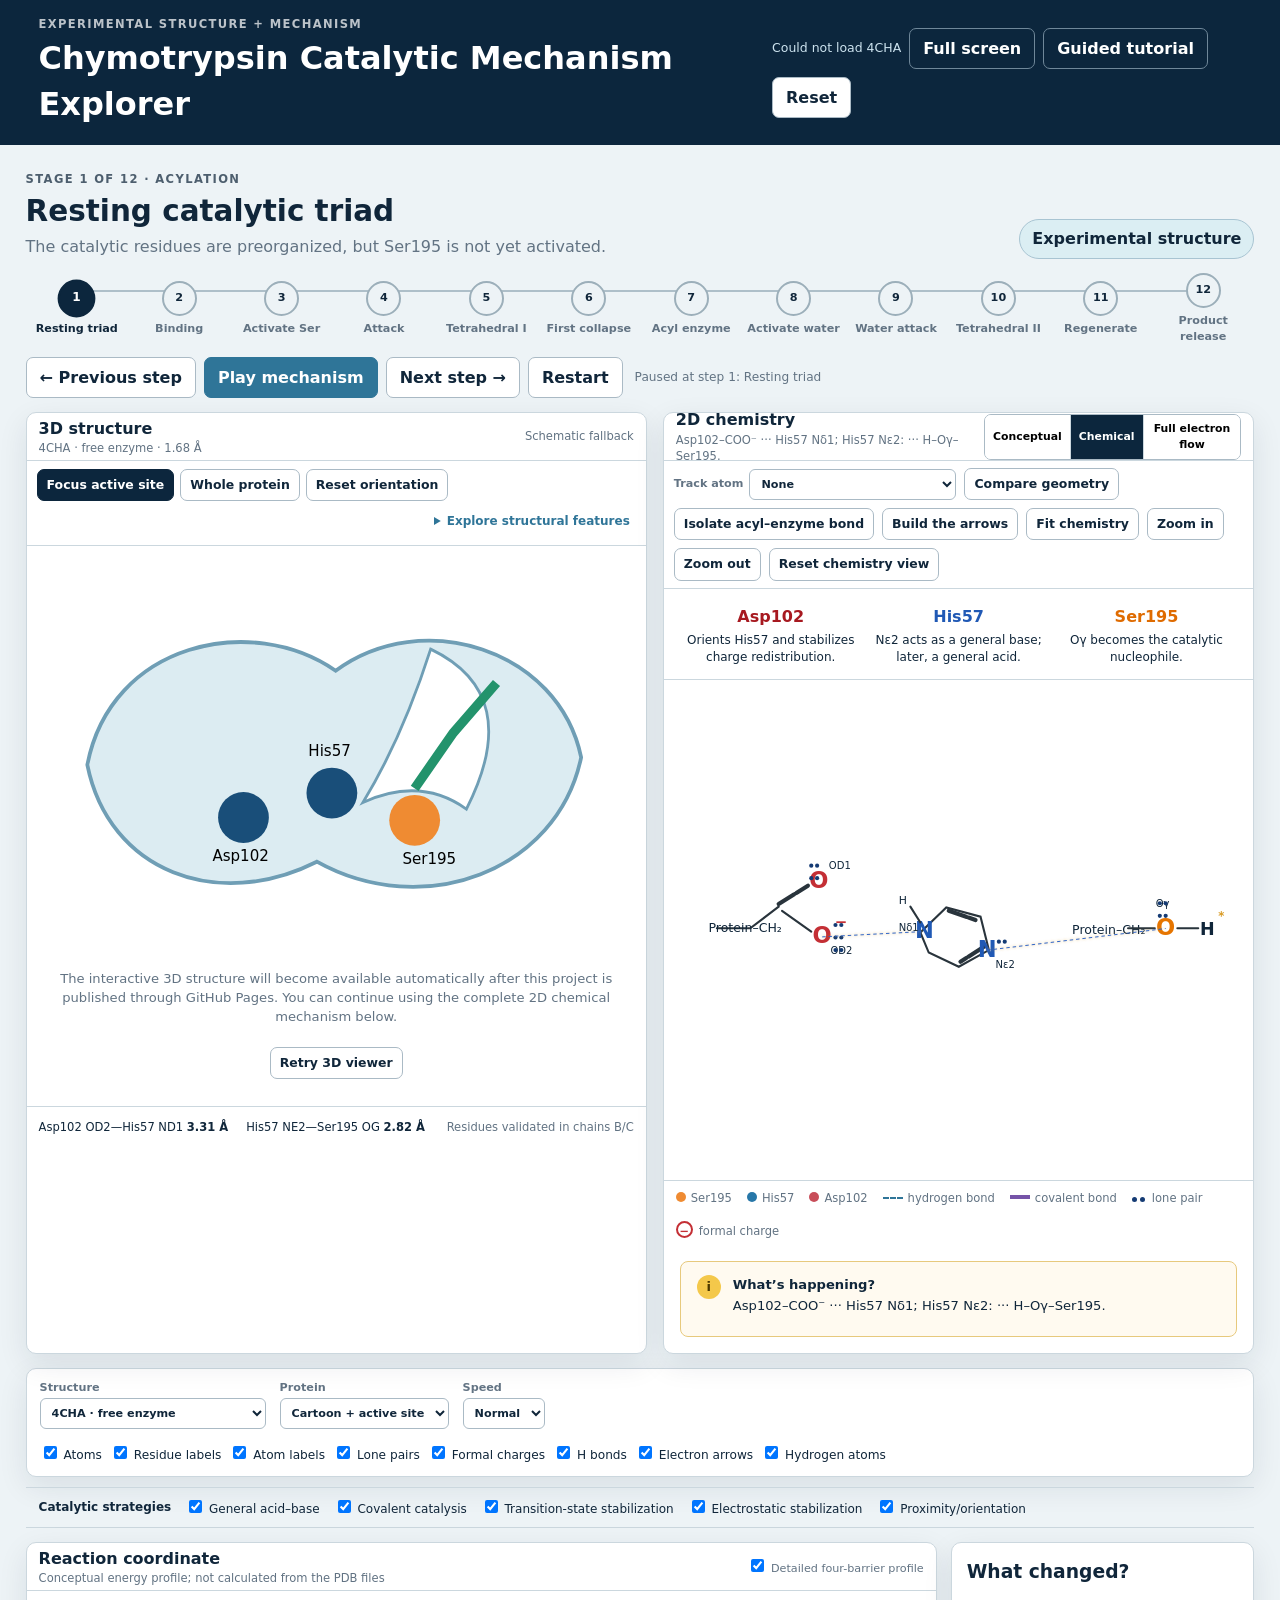
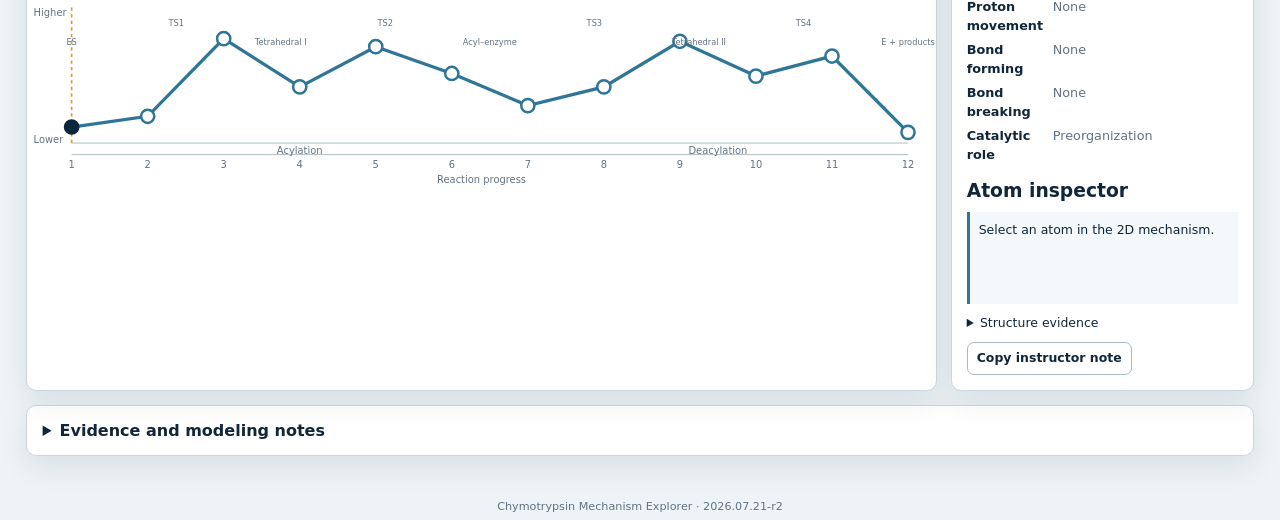
==== index.html @ 57a44e28 "Keep mechanism animation spatially stable" ====
<!doctype html>
<html lang="en">
<head>
  <meta charset="utf-8">
  <meta name="viewport" content="width=device-width,initial-scale=1">
  <meta name="description" content="Explore chymotrypsin structure and catalytic chemistry with experimental PDB coordinates.">
  <title>Chymotrypsin Catalytic Mechanism Explorer</title>
  <link rel="stylesheet" href="./assets/vendor/molstar/molstar.css">
  <link rel="stylesheet" href="styles.css?v=20260721r2">
</head>
<body class="app-shell">
  <header class="topbar">
    <div>
      <p class="eyebrow">Experimental structure + mechanism</p>
      <h1>Chymotrypsin Catalytic Mechanism Explorer</h1>
    </div>
    <div class="top-actions">
      <span id="loadStatus" class="status">Loading 4CHA…</span>
      <button id="fullscreenBtn" class="button ghost" type="button">Full screen</button>
      <button id="tutorialBtn" class="button ghost" type="button">Guided tutorial</button>
      <button id="resetBtn" class="button" type="button">Reset</button>
    </div>
  </header>

  <main>
    <section class="stage-header" aria-live="polite">
      <div>
        <p id="stageKicker" class="eyebrow">Stage 1 of 12 · Recognition</p>
        <h2 id="stageTitle">Free enzyme</h2>
        <p id="stageSummary">The catalytic residues are preorganized in the resting enzyme.</p>
      </div>
      <button id="evidenceBtn" class="evidence-badge" type="button">Experimental structure</button>
    </section>

    <nav class="timeline-shell" aria-label="Catalytic mechanism stages">
      <div id="timeline" class="timeline"></div>
    </nav>
    <div class="mechanism-playback" aria-label="Mechanism playback controls">
      <button id="prevBtn" class="button" type="button">← Previous step</button>
      <button id="playBtn" class="button primary" type="button">Play mechanism</button>
      <button id="nextBtn" class="button" type="button">Next step →</button>
      <button id="restartBtn" class="button" type="button">Restart</button>
      <span id="playbackStatus" role="status">Paused at step 1</span>
    </div>

    <section class="workspace mechanism-workspace">
      <article class="viewer-panel" aria-label="Three-dimensional structure">
        <div class="panel-bar">
          <div>
            <strong>3D structure</strong>
            <span id="structureLabel">4CHA · free enzyme</span>
          </div>
          <span id="viewerLoadState" class="viewer-state">Initializing…</span>
        </div>
        <div class="structure-toolbar" aria-label="Structure controls">
          <button id="focusBtn" class="button small" type="button" aria-pressed="true">Focus active site</button>
          <button id="wholeProteinBtn" class="button small" type="button" aria-pressed="false">Whole protein</button>
          <button id="orientationBtn" class="button small" type="button">Reset orientation</button>
          <details class="feature-disclosure"><summary>Explore structural features</summary><div>
            <button id="triad3dBtn" class="button small" type="button">Catalytic triad</button>
            <button id="oxyanion3dBtn" class="button small" type="button">Oxyanion hole</button>
            <button id="pocket3dBtn" class="button small" type="button">Specificity pocket</button>
          </div></details>
        </div>
        <div class="structure-panel">
          <div id="molstar-viewer" class="molstar-container">
            <div class="viewer-fallback">
            <svg viewBox="0 0 620 400" aria-label="Active-site schematic fallback">
              <path d="M45 205C70 75 220 43 309 105c92-68 237-23 261 92-25 121-168 174-281 111C184 361 68 319 45 205Z" fill="#dcecf2" stroke="#6f9eb5" stroke-width="4"/>
              <path d="M410 82q100 48 38 170q-49-35-110-7q42-69 72-163Z" fill="#fff" stroke="#6f9eb5" stroke-width="3"/>
              <circle cx="211" cy="261" r="27" fill="#194e79"/><circle cx="305" cy="235" r="27" fill="#194e79"/><circle cx="393" cy="264" r="27" fill="#ef8b32"/>
              <text x="178" y="307">Asp102</text><text x="280" y="196">His57</text><text x="380" y="310">Ser195</text>
              <path d="M480 118L434 171L393 230" fill="none" stroke="#23936c" stroke-width="10"/>
              <text x="438" y="96">specificity pocket</text><text x="315" y="361">coordinate-mapped active site</text>
            </svg>
            <p>Preparing experimental coordinates…</p>
            <button id="retryViewerBtn" class="button small" type="button" hidden>Retry 3D viewer</button>
            </div>
          </div>
        </div>
        <div class="distance-strip">
          <span>Asp102 OD2—His57 ND1 <strong id="aspHisDistance">—</strong></span>
          <span>His57 NE2—Ser195 OG <strong id="hisSerDistance">—</strong></span>
          <span id="validationState">Validating residue mapping…</span>
        </div>
        <div id="oxyanionCaption" class="oxyanion-caption" hidden>Two backbone N–H groups stabilize the negatively charged oxyanion.</div>
      </article>

      <article class="chemistry-panel" aria-label="Two-dimensional chemistry">
        <div class="panel-bar">
          <div><strong>2D chemistry</strong><span id="chemistryLabel">Catalytic triad</span></div>
          <div class="detail-switch" role="group" aria-label="Chemical detail">
            <button type="button" data-detail="conceptual">Conceptual</button>
            <button type="button" data-detail="chemical" aria-pressed="true">Chemical</button>
            <button type="button" data-detail="electron">Full electron flow</button>
          </div>
        </div>
        <div class="chem-tools">
          <label>Track atom
            <select id="trackAtomSelect">
              <option value="">None</option><option value="serO">Ser195 Oγ</option>
              <option value="hisN">His57 Nε2</option><option value="proton">Transferred proton H*</option>
              <option value="carbonylC">Substrate carbonyl carbon</option><option value="carbonylO">Substrate carbonyl oxygen</option>
              <option value="peptideN">Peptide nitrogen</option><option value="waterO">Water oxygen</option>
            </select>
          </label>
          <button id="comparisonBtn" class="button small" type="button">Compare geometry</button>
          <button id="isolateBtn" class="button small" type="button">Isolate acyl–enzyme bond</button>
          <button id="arrowBuilderBtn" class="button small" type="button">Build the arrows</button>
          <button id="chemFitBtn" class="button small" type="button">Fit chemistry</button>
          <button id="chemZoomInBtn" class="button small" type="button">Zoom in</button>
          <button id="chemZoomOutBtn" class="button small" type="button">Zoom out</button>
          <button id="chemResetBtn" class="button small" type="button">Reset chemistry view</button>
        </div>
        <div class="residue-role-row">
          <div><strong>Asp102</strong><span>Orients His57 and stabilizes charge redistribution.</span></div>
          <div><strong>His57</strong><span>Nε2 acts as a general base; later, a general acid.</span></div>
          <div><strong>Ser195</strong><span>Oγ becomes the catalytic nucleophile.</span></div>
        </div>
        <div class="chemistry-canvas">
          <svg id="chemistry-svg" viewBox="0 0 1200 520" preserveAspectRatio="xMidYMid meet" role="img" aria-labelledby="mechanismTitle mechanismDesc">
            <g id="chemistry-root"></g>
          </svg>
        </div>
        <div class="chem-legend">
          <span><i class="dot ser"></i>Ser195</span>
          <span><i class="dot his"></i>His57</span>
          <span><i class="dot asp"></i>Asp102</span>
          <span><i class="dash"></i>hydrogen bond</span>
          <span><i class="solid"></i>covalent bond</span>
          <span><i class="pair"><b></b><b></b></i>lone pair</span>
          <span><i class="charge-symbol">−</i>formal charge</span>
        </div>
        <div id="chemistryExplanation" class="chemistry-explanation"></div>
      </article>
    </section>

    <section class="control-deck">
      <label>Structure
        <select id="structureSelect">
          <option value="4cha">4CHA · free enzyme</option>
          <option value="8gch">8GCH · peptide-associated</option>
          <option value="1gct">1GCT · acyl-enzyme candidate</option>
          <option value="1gg6">1GG6 · tetrahedral analogue</option>
        </select>
      </label>
      <label>Protein
        <select id="representationSelect">
          <option value="cartoon">Cartoon + active site</option>
          <option value="active">Active site only</option>
          <option value="all">All atoms</option>
        </select>
      </label>
      <label>Speed
        <select id="speedSelect">
          <option value="5200">Slow</option>
          <option value="3000" selected>Normal</option>
          <option value="1900">Fast</option>
        </select>
      </label>
      <div class="toggles">
        <label><input id="atomsToggle" type="checkbox" checked> Atoms</label>
        <label><input id="labelsToggle" type="checkbox" checked> Residue labels</label>
        <label><input id="atomLabelsToggle" type="checkbox" checked> Atom labels</label>
        <label><input id="lonePairsToggle" type="checkbox" checked> Lone pairs</label>
        <label><input id="chargesToggle" type="checkbox" checked> Formal charges</label>
        <label><input id="hbondsToggle" type="checkbox" checked> H bonds</label>
        <label><input id="arrowsToggle" type="checkbox" checked> Electron arrows</label>
        <label><input id="hydrogenToggle" type="checkbox" checked> Hydrogen atoms</label>
      </div>
    </section>

    <section class="strategy-deck" aria-label="Catalytic strategy overlay">
      <strong>Catalytic strategies</strong>
      <label><input type="checkbox" data-strategy="acid" checked> General acid–base</label>
      <label><input type="checkbox" data-strategy="covalent" checked> Covalent catalysis</label>
      <label><input type="checkbox" data-strategy="transition" checked> Transition-state stabilization</label>
      <label><input type="checkbox" data-strategy="electrostatic" checked> Electrostatic stabilization</label>
      <label><input type="checkbox" data-strategy="orientation" checked> Proximity/orientation</label>
    </section>

    <section class="lower-grid">
      <article class="coordinate-panel">
        <div class="panel-bar">
          <div><strong>Reaction coordinate</strong><span>Conceptual energy profile; not calculated from the PDB files</span></div>
          <label class="profile-toggle"><input id="energyDetailToggle" type="checkbox" checked> Detailed four-barrier profile</label>
        </div>
        <svg id="energySvg" viewBox="0 0 1100 235" role="img" aria-label="Clickable conceptual reaction coordinate"></svg>
      </article>
      <aside class="notes-panel">
        <h3>What changed?</h3>
        <dl id="changeList" class="change-list"></dl>
        <h3>Atom inspector</h3>
        <div id="atomInspector" class="atom-inspector">Select an atom in the 2D mechanism.</div>
        <details><summary>Structure evidence</summary><p id="evidenceText"></p><dl id="stageFacts"></dl></details>
        <button id="copyNotesBtn" class="button small" type="button">Copy instructor note</button>
      </aside>
    </section>

    <details class="accuracy">
      <summary>Evidence and modeling notes</summary>
      <div>
        <p>Coordinates are loaded locally from RCSB mmCIF records. Proton transfers, bond making, bond breaking, and most intermediates are explanatory overlays—not molecular-dynamics trajectories.</p>
        <p>Hydrogens are not resolved in these X-ray coordinate sets. “Modeled H atoms” shows schematic proton positions only.</p>
        <ul id="sourceList"></ul>
      </div>
    </details>
  </main>
  <footer class="build-footer">Chymotrypsin Mechanism Explorer · <span id="buildId">build loading…</span></footer>

  <dialog id="evidenceDialog">
    <form method="dialog"><button class="dialog-close" aria-label="Close">×</button></form>
    <p class="eyebrow">Evidence classification</p>
    <h2 id="dialogTitle"></h2>
    <p id="dialogBody"></p>
    <p id="dialogCitation"></p>
  </dialog>
  <dialog id="tutorialDialog">
    <form method="dialog"><button class="dialog-close" aria-label="Close">×</button></form>
    <p class="eyebrow">Guided tutorial</p>
    <h2 id="tutorialQuestion"></h2>
    <div id="tutorialOptions" class="tutorial-options"></div>
    <p id="tutorialFeedback" class="tutorial-feedback" aria-live="polite"></p>
    <div class="tutorial-footer"><span id="tutorialProgress"></span><button id="tutorialNextBtn" class="button primary" type="button" disabled>Next question</button></div>
  </dialog>

  <script src="./assets/vendor/molstar/molstar.js"></script>
  <script src="structure-config.js"></script>
  <script src="mechanism-data.js"></script>
  <script src="app.js?v=20260721r2"></script>
</body>
</html>
---- assets/vendor/molstar/molstar.css ----
.msp-plugin{font-family:Helvetica Neue,Segoe UI,Helvetica,Source Sans Pro,Arial,sans-serif;font-size:14px;line-height:1.42857143;position:absolute;inset:0}.msp-plugin *{box-sizing:border-box}.msp-plugin [hidden],.msp-plugin template{display:none}.msp-plugin a{background-color:transparent}.msp-plugin a:active,.msp-plugin a:hover{outline:0}.msp-plugin abbr[title]{border-bottom:1px dotted}.msp-plugin b,.msp-plugin strong{font-weight:700}.msp-plugin small{font-size:80%}.msp-plugin img{border:0}.msp-plugin svg:not(:root){overflow:hidden}.msp-plugin button,.msp-plugin input,.msp-plugin optgroup,.msp-plugin select,.msp-plugin textarea{color:inherit;font:inherit;margin:0}.msp-plugin button{overflow:visible}.msp-plugin button,.msp-plugin select{text-transform:none}.msp-plugin button,.msp-plugin html input[type=button],.msp-plugin input[type=reset],.msp-plugin input[type=submit]{-webkit-appearance:button;cursor:pointer}.msp-plugin button[disabled],.msp-plugin html input[disabled]{cursor:default}.msp-plugin button::-moz-focus-inner,.msp-plugin input::-moz-focus-inner{border:0;padding:0}.msp-plugin input{line-height:normal}.msp-plugin input[type=checkbox],.msp-plugin input[type=radio]{box-sizing:border-box;padding:0}.msp-plugin input[type=number]::-webkit-inner-spin-button,.msp-plugin input[type=number]::-webkit-outer-spin-button{height:auto}.msp-plugin textarea{overflow:auto}.msp-plugin .msp-layout-expanded,.msp-plugin .msp-layout-standard{inset:0}.msp-plugin .msp-layout-standard{border:1px solid rgb(206.2804878049,200.5487804878,186.2195121951)}.msp-plugin .msp-layout-region{overflow:hidden}.msp-plugin .msp-layout-static,.msp-plugin .msp-layout-scrollable{position:absolute}.msp-plugin .msp-scrollable{overflow-y:auto}.msp-plugin .msp-scrollable-container{position:absolute;inset:0;overflow-y:auto}.msp-plugin .msp-layout-static{overflow:hidden}.msp-plugin .msp-layout-top .msp-layout-static,.msp-plugin .msp-layout-main .msp-layout-static,.msp-plugin .msp-layout-bottom .msp-layout-static,.msp-plugin .msp-layout-right .msp-layout-static{inset:0}.msp-plugin .msp-layout-right .msp-layout-scrollable{inset:43px 0 0}.msp-plugin .msp-layout-left .msp-layout-static{inset:0}.msp-plugin .msp-layout-standard-outside{position:absolute}.msp-plugin .msp-layout-standard-outside .msp-layout-main{position:absolute;inset:0}.msp-plugin .msp-layout-standard-outside .msp-layout-top{position:absolute;right:0;height:97px;top:-97px;width:50%;border-left:1px solid rgb(206.2804878049,200.5487804878,186.2195121951);border-bottom:1px solid rgb(206.2804878049,200.5487804878,186.2195121951)}.msp-plugin .msp-layout-standard-outside .msp-layout-bottom{position:absolute;left:0;right:0;height:97px;top:-97px;width:50%;border-bottom:1px solid rgb(206.2804878049,200.5487804878,186.2195121951)}.msp-plugin .msp-layout-standard-outside .msp-layout-right{position:absolute;width:50%;right:0;bottom:-295px;height:295px;border-left:1px solid rgb(206.2804878049,200.5487804878,186.2195121951);border-top:1px solid rgb(206.2804878049,200.5487804878,186.2195121951)}.msp-plugin .msp-layout-standard-outside .msp-layout-left{position:absolute;width:50%;left:0;bottom:-295px;height:295px;border-top:1px solid rgb(206.2804878049,200.5487804878,186.2195121951)}.msp-plugin .msp-layout-standard-outside .msp-layout-hide-right .msp-layout-right{display:none}.msp-plugin .msp-layout-standard-outside .msp-layout-hide-right .msp-layout-left{width:100%}.msp-plugin .msp-layout-standard-outside .msp-layout-hide-left .msp-layout-left{display:none}.msp-plugin .msp-layout-standard-outside .msp-layout-hide-left .msp-layout-right{width:100%;border-left:none}.msp-plugin .msp-layout-standard-outside .msp-layout-collapse-left .msp-layout-left{width:32px}.msp-plugin .msp-layout-standard-outside .msp-layout-collapse-left .msp-layout-right{left:32px;width:auto}.msp-plugin .msp-layout-standard-outside .msp-layout-hide-top .msp-layout-top{display:none}.msp-plugin .msp-layout-standard-outside .msp-layout-hide-top .msp-layout-bottom{width:100%;border-left:none}.msp-plugin .msp-layout-standard-outside .msp-layout-hide-bottom .msp-layout-bottom{display:none}.msp-plugin .msp-layout-standard-outside .msp-layout-hide-bottom .msp-layout-top{width:100%;border-left:none}.msp-plugin .msp-layout-standard-landscape{position:absolute}.msp-plugin .msp-layout-standard-landscape .msp-layout-main{position:absolute;inset:100px 300px 70px 330px}.msp-plugin .msp-layout-standard-landscape .msp-layout-top{position:absolute;left:330px;right:300px;height:100px;top:0;border-bottom:1px solid rgb(206.2804878049,200.5487804878,186.2195121951)}.msp-plugin .msp-layout-standard-landscape .msp-layout-bottom{position:absolute;left:330px;right:300px;height:70px;bottom:0;border-top:1px solid rgb(206.2804878049,200.5487804878,186.2195121951)}.msp-plugin .msp-layout-standard-landscape .msp-layout-right{position:absolute;width:300px;right:0;bottom:0;top:0;border-left:1px solid rgb(206.2804878049,200.5487804878,186.2195121951)}.msp-plugin .msp-layout-standard-landscape .msp-layout-left{position:absolute;width:330px;left:0;bottom:0;top:0;border-right:1px solid rgb(206.2804878049,200.5487804878,186.2195121951)}.msp-plugin .msp-layout-standard-landscape .msp-layout-hide-right .msp-layout-right{display:none}.msp-plugin .msp-layout-standard-landscape .msp-layout-hide-right .msp-layout-main,.msp-plugin .msp-layout-standard-landscape .msp-layout-hide-right .msp-layout-top,.msp-plugin .msp-layout-standard-landscape .msp-layout-hide-right .msp-layout-bottom{right:0}.msp-plugin .msp-layout-standard-landscape .msp-layout-hide-left .msp-layout-left{display:none}.msp-plugin .msp-layout-standard-landscape .msp-layout-hide-left .msp-layout-main,.msp-plugin .msp-layout-standard-landscape .msp-layout-hide-left .msp-layout-top,.msp-plugin .msp-layout-standard-landscape .msp-layout-hide-left .msp-layout-bottom{left:0}.msp-plugin .msp-layout-standard-landscape .msp-layout-collapse-left .msp-layout-left{width:32px}.msp-plugin .msp-layout-standard-landscape .msp-layout-collapse-left .msp-layout-main,.msp-plugin .msp-layout-standard-landscape .msp-layout-collapse-left .msp-layout-top,.msp-plugin .msp-layout-standard-landscape .msp-layout-collapse-left .msp-layout-bottom{left:32px}.msp-plugin .msp-layout-standard-landscape .msp-layout-hide-bottom .msp-layout-bottom{display:none}.msp-plugin .msp-layout-standard-landscape .msp-layout-hide-bottom .msp-layout-main{bottom:0}.msp-plugin .msp-layout-standard-landscape .msp-layout-hide-top .msp-layout-top{display:none}.msp-plugin .msp-layout-standard-landscape .msp-layout-hide-top .msp-layout-main{top:0}.msp-plugin .msp-layout-standard-portrait{position:absolute}.msp-plugin .msp-layout-standard-portrait .msp-layout-main{position:absolute;inset:97px 0 361px}.msp-plugin .msp-layout-standard-portrait .msp-layout-top{position:absolute;right:0;height:97px;top:0;width:50%;border-left:1px solid rgb(206.2804878049,200.5487804878,186.2195121951);border-bottom:1px solid rgb(206.2804878049,200.5487804878,186.2195121951)}.msp-plugin .msp-layout-standard-portrait .msp-layout-bottom{position:absolute;left:0;right:0;height:97px;width:50%;border-bottom:1px solid rgb(206.2804878049,200.5487804878,186.2195121951)}.msp-plugin .msp-layout-standard-portrait .msp-layout-right{position:absolute;width:50%;right:0;bottom:0;height:361px;border-left:1px solid rgb(206.2804878049,200.5487804878,186.2195121951);border-top:1px solid rgb(206.2804878049,200.5487804878,186.2195121951)}.msp-plugin .msp-layout-standard-portrait .msp-layout-left{position:absolute;width:50%;left:0;bottom:0;height:361px;border-top:1px solid rgb(206.2804878049,200.5487804878,186.2195121951)}.msp-plugin .msp-layout-standard-portrait .msp-layout-hide-right .msp-layout-right{display:none}.msp-plugin .msp-layout-standard-portrait .msp-layout-hide-right .msp-layout-left{width:100%}.msp-plugin .msp-layout-standard-portrait .msp-layout-hide-left .msp-layout-left{display:none}.msp-plugin .msp-layout-standard-portrait .msp-layout-hide-left .msp-layout-right{width:100%;border-left:none}.msp-plugin .msp-layout-standard-portrait .msp-layout-hide-right.msp-layout-hide-left .msp-layout-main{bottom:0}.msp-plugin .msp-layout-standard-portrait .msp-layout-collapse-left .msp-layout-left{width:32px}.msp-plugin .msp-layout-standard-portrait .msp-layout-collapse-left .msp-layout-right{left:32px;width:auto}.msp-plugin .msp-layout-standard-portrait .msp-layout-hide-top .msp-layout-top{display:none}.msp-plugin .msp-layout-standard-portrait .msp-layout-hide-top .msp-layout-bottom{width:100%;border-left:none}.msp-plugin .msp-layout-standard-portrait .msp-layout-hide-bottom .msp-layout-bottom{display:none}.msp-plugin .msp-layout-standard-portrait .msp-layout-hide-bottom .msp-layout-top{width:100%;border-left:none}.msp-plugin .msp-layout-standard-portrait .msp-layout-hide-top.msp-layout-hide-bottom .msp-layout-main{top:0}.msp-plugin .msp-layout-standard-reactive{position:absolute}@media(orientation:landscape),(min-width:1000px){.msp-plugin .msp-layout-standard-reactive .msp-layout-main{position:absolute;inset:100px 300px 70px 330px}.msp-plugin .msp-layout-standard-reactive .msp-layout-top{position:absolute;left:330px;right:300px;height:100px;top:0;border-bottom:1px solid rgb(206.2804878049,200.5487804878,186.2195121951)}.msp-plugin .msp-layout-standard-reactive .msp-layout-bottom{position:absolute;left:330px;right:300px;height:70px;bottom:0;border-top:1px solid rgb(206.2804878049,200.5487804878,186.2195121951)}.msp-plugin .msp-layout-standard-reactive .msp-layout-right{position:absolute;width:300px;right:0;bottom:0;top:0;border-left:1px solid rgb(206.2804878049,200.5487804878,186.2195121951)}.msp-plugin .msp-layout-standard-reactive .msp-layout-left{position:absolute;width:330px;left:0;bottom:0;top:0;border-right:1px solid rgb(206.2804878049,200.5487804878,186.2195121951)}.msp-plugin .msp-layout-standard-reactive .msp-layout-hide-right .msp-layout-right{display:none}.msp-plugin .msp-layout-standard-reactive .msp-layout-hide-right .msp-layout-main,.msp-plugin .msp-layout-standard-reactive .msp-layout-hide-right .msp-layout-top,.msp-plugin .msp-layout-standard-reactive .msp-layout-hide-right .msp-layout-bottom{right:0}.msp-plugin .msp-layout-standard-reactive .msp-layout-hide-left .msp-layout-left{display:none}.msp-plugin .msp-layout-standard-reactive .msp-layout-hide-left .msp-layout-main,.msp-plugin .msp-layout-standard-reactive .msp-layout-hide-left .msp-layout-top,.msp-plugin .msp-layout-standard-reactive .msp-layout-hide-left .msp-layout-bottom{left:0}.msp-plugin .msp-layout-standard-reactive .msp-layout-collapse-left .msp-layout-left{width:32px}.msp-plugin .msp-layout-standard-reactive .msp-layout-collapse-left .msp-layout-main,.msp-plugin .msp-layout-standard-reactive .msp-layout-collapse-left .msp-layout-top,.msp-plugin .msp-layout-standard-reactive .msp-layout-collapse-left .msp-layout-bottom{left:32px}.msp-plugin .msp-layout-standard-reactive .msp-layout-hide-bottom .msp-layout-bottom{display:none}.msp-plugin .msp-layout-standard-reactive .msp-layout-hide-bottom .msp-layout-main{bottom:0}.msp-plugin .msp-layout-standard-reactive .msp-layout-hide-top .msp-layout-top{display:none}.msp-plugin .msp-layout-standard-reactive .msp-layout-hide-top .msp-layout-main{top:0}}@media(orientation:portrait)and (max-width:1000px){.msp-plugin .msp-layout-standard-reactive .msp-layout-main{position:absolute;inset:97px 0 361px}.msp-plugin .msp-layout-standard-reactive .msp-layout-top{position:absolute;right:0;height:97px;top:0;width:50%;border-left:1px solid rgb(206.2804878049,200.5487804878,186.2195121951);border-bottom:1px solid rgb(206.2804878049,200.5487804878,186.2195121951)}.msp-plugin .msp-layout-standard-reactive .msp-layout-bottom{position:absolute;left:0;right:0;height:97px;width:50%;border-bottom:1px solid rgb(206.2804878049,200.5487804878,186.2195121951)}.msp-plugin .msp-layout-standard-reactive .msp-layout-right{position:absolute;width:50%;right:0;bottom:0;height:361px;border-left:1px solid rgb(206.2804878049,200.5487804878,186.2195121951);border-top:1px solid rgb(206.2804878049,200.5487804878,186.2195121951)}.msp-plugin .msp-layout-standard-reactive .msp-layout-left{position:absolute;width:50%;left:0;bottom:0;height:361px;border-top:1px solid rgb(206.2804878049,200.5487804878,186.2195121951)}.msp-plugin .msp-layout-standard-reactive .msp-layout-hide-right .msp-layout-right{display:none}.msp-plugin .msp-layout-standard-reactive .msp-layout-hide-right .msp-layout-left{width:100%}.msp-plugin .msp-layout-standard-reactive .msp-layout-hide-left .msp-layout-left{display:none}.msp-plugin .msp-layout-standard-reactive .msp-layout-hide-left .msp-layout-right{width:100%;border-left:none}.msp-plugin .msp-layout-standard-reactive .msp-layout-hide-right.msp-layout-hide-left .msp-layout-main{bottom:0}.msp-plugin .msp-layout-standard-reactive .msp-layout-collapse-left .msp-layout-left{width:32px}.msp-plugin .msp-layout-standard-reactive .msp-layout-collapse-left .msp-layout-right{left:32px;width:auto}.msp-plugin .msp-layout-standard-reactive .msp-layout-hide-top .msp-layout-top{display:none}.msp-plugin .msp-layout-standard-reactive .msp-layout-hide-top .msp-layout-bottom{width:100%;border-left:none}.msp-plugin .msp-layout-standard-reactive .msp-layout-hide-bottom .msp-layout-bottom{display:none}.msp-plugin .msp-layout-standard-reactive .msp-layout-hide-bottom .msp-layout-top{width:100%;border-left:none}.msp-plugin .msp-layout-standard-reactive .msp-layout-hide-top.msp-layout-hide-bottom .msp-layout-main{top:0}}.msp-plugin .msp-layout-expanded{position:fixed}@media(orientation:landscape){.msp-plugin .msp-layout-expanded .msp-layout-main{position:absolute;inset:100px 300px 70px 330px}.msp-plugin .msp-layout-expanded .msp-layout-top{position:absolute;left:330px;right:300px;height:100px;top:0;border-bottom:1px solid rgb(206.2804878049,200.5487804878,186.2195121951)}.msp-plugin .msp-layout-expanded .msp-layout-bottom{position:absolute;left:330px;right:300px;height:70px;bottom:0;border-top:1px solid rgb(206.2804878049,200.5487804878,186.2195121951)}.msp-plugin .msp-layout-expanded .msp-layout-right{position:absolute;width:300px;right:0;bottom:0;top:0;border-left:1px solid rgb(206.2804878049,200.5487804878,186.2195121951)}.msp-plugin .msp-layout-expanded .msp-layout-left{position:absolute;width:330px;left:0;bottom:0;top:0;border-right:1px solid rgb(206.2804878049,200.5487804878,186.2195121951)}.msp-plugin .msp-layout-expanded .msp-layout-hide-right .msp-layout-right{display:none}.msp-plugin .msp-layout-expanded .msp-layout-hide-right .msp-layout-main,.msp-plugin .msp-layout-expanded .msp-layout-hide-right .msp-layout-top,.msp-plugin .msp-layout-expanded .msp-layout-hide-right .msp-layout-bottom{right:0}.msp-plugin .msp-layout-expanded .msp-layout-hide-left .msp-layout-left{display:none}.msp-plugin .msp-layout-expanded .msp-layout-hide-left .msp-layout-main,.msp-plugin .msp-layout-expanded .msp-layout-hide-left .msp-layout-top,.msp-plugin .msp-layout-expanded .msp-layout-hide-left .msp-layout-bottom{left:0}.msp-plugin .msp-layout-expanded .msp-layout-collapse-left .msp-layout-left{width:32px}.msp-plugin .msp-layout-expanded .msp-layout-collapse-left .msp-layout-main,.msp-plugin .msp-layout-expanded .msp-layout-collapse-left .msp-layout-top,.msp-plugin .msp-layout-expanded .msp-layout-collapse-left .msp-layout-bottom{left:32px}.msp-plugin .msp-layout-expanded .msp-layout-hide-bottom .msp-layout-bottom{display:none}.msp-plugin .msp-layout-expanded .msp-layout-hide-bottom .msp-layout-main{bottom:0}.msp-plugin .msp-layout-expanded .msp-layout-hide-top .msp-layout-top{display:none}.msp-plugin .msp-layout-expanded .msp-layout-hide-top .msp-layout-main{top:0}}@media(orientation:portrait){.msp-plugin .msp-layout-expanded .msp-layout-main{position:absolute;inset:97px 0 361px}.msp-plugin .msp-layout-expanded .msp-layout-top{position:absolute;right:0;height:97px;top:0;width:50%;border-left:1px solid rgb(206.2804878049,200.5487804878,186.2195121951);border-bottom:1px solid rgb(206.2804878049,200.5487804878,186.2195121951)}.msp-plugin .msp-layout-expanded .msp-layout-bottom{position:absolute;left:0;right:0;height:97px;width:50%;border-bottom:1px solid rgb(206.2804878049,200.5487804878,186.2195121951)}.msp-plugin .msp-layout-expanded .msp-layout-right{position:absolute;width:50%;right:0;bottom:0;height:361px;border-left:1px solid rgb(206.2804878049,200.5487804878,186.2195121951);border-top:1px solid rgb(206.2804878049,200.5487804878,186.2195121951)}.msp-plugin .msp-layout-expanded .msp-layout-left{position:absolute;width:50%;left:0;bottom:0;height:361px;border-top:1px solid rgb(206.2804878049,200.5487804878,186.2195121951)}.msp-plugin .msp-layout-expanded .msp-layout-hide-right .msp-layout-right{display:none}.msp-plugin .msp-layout-expanded .msp-layout-hide-right .msp-layout-left{width:100%}.msp-plugin .msp-layout-expanded .msp-layout-hide-left .msp-layout-left{display:none}.msp-plugin .msp-layout-expanded .msp-layout-hide-left .msp-layout-right{width:100%;border-left:none}.msp-plugin .msp-layout-expanded .msp-layout-hide-right.msp-layout-hide-left .msp-layout-main{bottom:0}.msp-plugin .msp-layout-expanded .msp-layout-collapse-left .msp-layout-left{width:32px}.msp-plugin .msp-layout-expanded .msp-layout-collapse-left .msp-layout-right{left:32px;width:auto}.msp-plugin .msp-layout-expanded .msp-layout-hide-top .msp-layout-top{display:none}.msp-plugin .msp-layout-expanded .msp-layout-hide-top .msp-layout-bottom{width:100%;border-left:none}.msp-plugin .msp-layout-expanded .msp-layout-hide-bottom .msp-layout-bottom{display:none}.msp-plugin .msp-layout-expanded .msp-layout-hide-bottom .msp-layout-top{width:100%;border-left:none}.msp-plugin .msp-layout-expanded .msp-layout-hide-top.msp-layout-hide-bottom .msp-layout-main{top:0}}.msp-plugin ::-webkit-scrollbar{width:10px;height:10px}.msp-plugin ::-webkit-scrollbar-track{border-radius:0;background-color:#e9e6e0}.msp-plugin ::-webkit-scrollbar-thumb{border-radius:10px;background-color:#beb7a4;border:solid 1px transparent;background-clip:content-box}.msp-plugin .msp-form-control,.msp-plugin .msp-control-row select,.msp-plugin .msp-control-row button,.msp-plugin .msp-control-row input[type=text],.msp-plugin .msp-btn{display:block;width:100%;background:#f3f2ee;border:none;padding:0 10px;line-height:30px;height:32px;-webkit-appearance:none;-moz-appearance:none;appearance:none;-webkit-box-shadow:none;box-shadow:none;background-image:none}.msp-plugin .msp-form-control::-moz-placeholder,.msp-plugin .msp-control-row select::-moz-placeholder,.msp-plugin .msp-control-row button::-moz-placeholder,.msp-plugin .msp-control-row input[type=text]::-moz-placeholder,.msp-plugin .msp-btn::-moz-placeholder{color:#9c835f;opacity:1}.msp-plugin .msp-form-control:-ms-input-placeholder,.msp-plugin .msp-control-row select:-ms-input-placeholder,.msp-plugin .msp-control-row button:-ms-input-placeholder,.msp-plugin .msp-control-row input[type=text]:-ms-input-placeholder,.msp-plugin .msp-btn:-ms-input-placeholder{color:#9c835f}.msp-plugin .msp-form-control::-webkit-input-placeholder,.msp-plugin .msp-control-row select::-webkit-input-placeholder,.msp-plugin .msp-control-row button::-webkit-input-placeholder,.msp-plugin .msp-control-row input[type=text]::-webkit-input-placeholder,.msp-plugin .msp-btn::-webkit-input-placeholder{color:#9c835f}.msp-plugin .msp-form-control:hover,.msp-plugin .msp-control-row select:hover,.msp-plugin .msp-control-row button:hover,.msp-plugin .msp-control-row input[type=text]:hover,.msp-plugin .msp-btn:hover{color:#ae5d04;background-color:#e9e6e0;border:none;outline-offset:-1px!important;outline:1px solid rgb(200.993902439,194.6402439024,178.756097561)!important}.msp-plugin .msp-form-control:active,.msp-plugin .msp-control-row select:active,.msp-plugin .msp-control-row button:active,.msp-plugin .msp-control-row input[type=text]:active,.msp-plugin .msp-btn:active,.msp-plugin .msp-form-control:focus,.msp-plugin .msp-control-row select:focus,.msp-plugin .msp-control-row button:focus,.msp-plugin .msp-control-row input[type=text]:focus,.msp-plugin .msp-btn:focus{color:#332b1f;background-color:#f3f2ee;border:none;outline-offset:0;outline:none}.msp-plugin .msp-form-control[disabled],.msp-plugin .msp-control-row select[disabled],.msp-plugin .msp-control-row button[disabled],.msp-plugin .msp-control-row input[disabled][type=text],.msp-plugin [disabled].msp-btn,.msp-plugin .msp-form-control[readonly],.msp-plugin .msp-control-row select[readonly],.msp-plugin .msp-control-row button[readonly],.msp-plugin .msp-control-row input[readonly][type=text],.msp-plugin [readonly].msp-btn,fieldset[disabled] .msp-plugin .msp-form-control,fieldset[disabled] .msp-plugin .msp-control-row select,fieldset[disabled] .msp-plugin .msp-control-row button,fieldset[disabled] .msp-plugin .msp-control-row input[type=text],fieldset[disabled] .msp-plugin .msp-btn{background:#eeece7;opacity:.35}.msp-plugin .msp-btn,.msp-plugin .msp-control-row button{display:inline-block;margin-bottom:0;text-align:center;touch-action:manipulation;cursor:pointer;background-image:none;white-space:nowrap;-webkit-user-select:none;-moz-user-select:none;-ms-user-select:none;user-select:none;padding:0 10px;line-height:32px;border:none;-moz-box-sizing:border-box;box-sizing:border-box}.msp-plugin .msp-btn[disabled],.msp-plugin .msp-control-row button[disabled]{background:#eeece7;opacity:.35}.msp-plugin .msp-btn-block,.msp-plugin .msp-control-row button{display:block;width:100%}.msp-plugin .msp-btn,.msp-plugin .msp-control-row button,.msp-plugin .msp-btn:active,.msp-plugin .msp-btn-link:focus,.msp-plugin .msp-btn:hover{outline:none}.msp-plugin .msp-material-icon svg{display:inline-flex;vertical-align:middle;font-size:1.2em;margin-bottom:3px;fill:currentColor;width:1em;height:1em;flex-shrink:0;user-select:none}.msp-plugin .msp-btn-block>.msp-material-icon,.msp-plugin .msp-control-row button>.msp-material-icon{margin-left:0;margin-right:.4em}.msp-plugin .msp-btn-childless>.msp-material-icon{margin-left:0;margin-right:0}.msp-plugin .msp-btn-icon{border:none;height:32px;width:32px;line-height:32px;padding:0;text-align:center}.msp-plugin .msp-btn-icon:hover{color:#ae5d04;background-color:#e9e6e0;border:none;outline-offset:-1px!important;outline:1px solid rgb(200.993902439,194.6402439024,178.756097561)!important}.msp-plugin .msp-btn-icon[disabled],.msp-plugin .msp-btn-icon[disabled]:hover,.msp-plugin .msp-btn-icon[disabled]:active{color:#9c835f}.msp-plugin .msp-btn-icon-small{border:none;height:32px;width:20px;line-height:32px;padding:0;text-align:center}.msp-plugin .msp-btn-icon-small:hover{color:#ae5d04;background-color:#e9e6e0;border:none;outline-offset:-1px!important;outline:1px solid rgb(200.993902439,194.6402439024,178.756097561)!important}.msp-plugin .msp-btn-icon-small[disabled],.msp-plugin .msp-btn-icon-small[disabled]:hover,.msp-plugin .msp-btn-icon-small[disabled]:active{color:#9c835f}.msp-plugin .msp-btn-link{font-weight:400;border-radius:0}.msp-plugin .msp-btn-link,.msp-plugin .msp-btn-link:active,.msp-plugin .msp-btn-link.active,.msp-plugin .msp-btn-link[disabled],fieldset[disabled] .msp-plugin .msp-btn-link{background-color:transparent;-webkit-box-shadow:none;box-shadow:none}.msp-plugin .msp-btn-link,.msp-plugin .msp-btn-link:hover,.msp-plugin .msp-btn-link:focus,.msp-plugin .msp-btn-link:active{border-color:transparent}.msp-plugin .msp-btn-link:hover,.msp-plugin .msp-btn-link:focus{text-decoration:none;background-color:transparent}.msp-plugin .msp-btn-link[disabled]:hover,.msp-plugin .msp-btn-link[disabled]:focus,fieldset[disabled] .msp-plugin .msp-btn-link:hover,fieldset[disabled] .msp-plugin .msp-btn-link:focus{text-decoration:none}.msp-plugin .msp-btn-link .msp-icon{font-size:100%}.msp-plugin .msp-btn-link,.msp-plugin .msp-btn-link:active,.msp-plugin .msp-btn-link:focus{color:#332b1f;text-decoration:none}.msp-plugin .msp-btn-link:hover{color:#ae5d04;text-decoration:none}.msp-plugin .msp-btn-link-toggle-on{color:#332b1f}.msp-plugin .msp-btn-link-toggle-off,.msp-plugin .msp-btn-link-toggle-off:active,.msp-plugin .msp-btn-link-toggle-off:focus{color:#9c835f!important}.msp-plugin .msp-btn-link-toggle-on:hover{color:#ae5d04!important}.msp-plugin .msp-btn-link-toggle-off:hover{color:#dc9c56!important}.msp-plugin .msp-btn-action,.msp-plugin .msp-btn-action:active,.msp-plugin .msp-btn-action:focus{color:#332b1f;background:#f3f2ee}.msp-plugin .msp-btn-action:hover{color:#ae5d04;background:#f9f8f6}.msp-plugin .msp-btn-action[disabled],.msp-plugin .msp-btn-action[disabled]:hover,.msp-plugin .msp-btn-action[disabled]:active,.msp-plugin .msp-btn-action[disabled]:focus{color:#362e21}.msp-plugin .msp-btn-commit-on,.msp-plugin .msp-btn-commit-on:active,.msp-plugin .msp-btn-commit-on:focus{color:#974102;background:#f2f1ed}.msp-plugin .msp-btn-commit-on:hover{color:#ae5d04;background:#f8f7f4}.msp-plugin .msp-btn-commit-on[disabled],.msp-plugin .msp-btn-commit-on[disabled]:hover,.msp-plugin .msp-btn-commit-on[disabled]:active,.msp-plugin .msp-btn-commit-on[disabled]:focus{color:#9c4302}.msp-plugin .msp-btn-commit-off,.msp-plugin .msp-btn-commit-off:active,.msp-plugin .msp-btn-commit-off:focus{color:#332b1f;background:#f6f5f3}.msp-plugin .msp-btn-commit-off:hover{color:#ae5d04;background:#fcfbfa}.msp-plugin .msp-btn-commit-off[disabled],.msp-plugin .msp-btn-commit-off[disabled]:hover,.msp-plugin .msp-btn-commit-off[disabled]:active,.msp-plugin .msp-btn-commit-off[disabled]:focus{color:#362e21}.msp-plugin .msp-btn-remove:hover{color:#f2f4f7}.msp-plugin .msp-btn-commit-on:hover{color:#fc6c03}.msp-plugin .msp-select-toggle:after{content:"";position:absolute;right:.75rem;top:50%;transform:translateY(-50%);width:0;height:0;border-left:5px solid transparent;border-right:5px solid transparent;border-top:7px solid #ae5d04;opacity:0;pointer-events:none}.msp-plugin .msp-select-toggle:hover:after{opacity:1}.msp-plugin .msp-btn-action{height:32px;line-height:32px}.msp-plugin input[type=file]{display:block}.msp-plugin input[type=range]{display:block;width:100%}.msp-plugin select[multiple],.msp-plugin select[size],.msp-plugin textarea.msp-form-control,.msp-plugin textarea.msp-btn{height:auto}.msp-plugin .msp-control-top-offset{margin-top:1px}.msp-plugin .msp-btn-commit{text-align:right;padding:0 10px 0 0;line-height:32px;border:none;overflow:hidden;font-weight:700}.msp-plugin .msp-btn-commit .msp-icon{display:block-inline;line-height:32px;width:32px;text-align:center}.msp-plugin select.msp-form-control,.msp-plugin .msp-control-row select,.msp-plugin select.msp-btn{background:none;background-color:#f3f2ee;background-size:8px 12px;background-image:url([data-uri]);background-repeat:no-repeat;background-position:right 10px center;padding-right:24px}.msp-plugin select.msp-form-control:-moz-focusring,.msp-plugin .msp-control-row select:-moz-focusring,.msp-plugin select.msp-btn:-moz-focusring{color:transparent;text-shadow:0 0 0 #332b1f}.msp-plugin .msp-default-bg{background:#eeece7}.msp-plugin .msp-transparent-bg{background:transparent}.msp-plugin .msp-no-hover-outline:hover{color:#ae5d04;background-color:inherit;border:none;outline-offset:0!important;outline:none!important}.msp-plugin .msp-icon-inline{margin-right:8px}.msp-plugin .msp-control-row{position:relative;height:32px;background:#eeece7;margin-top:1px}.msp-plugin .msp-control-row>span.msp-control-row-label,.msp-plugin .msp-control-row>button.msp-control-button-label{line-height:32px;display:block;width:120px;text-align:right;padding:0 10px;color:#63533c;overflow:hidden;text-overflow:ellipsis;white-space:nowrap;position:relative;-webkit-user-select:none;-moz-user-select:none;-ms-user-select:none;-o-user-select:none;user-select:none;cursor:default}.msp-plugin .msp-control-row>button.msp-control-button-label{background:#eeece7;cursor:pointer}.msp-plugin .msp-control-row .msp-control-current{background:#eeece7}.msp-plugin .msp-control-row>div.msp-control-row-ctrl{position:absolute;inset:0 0 0 120px}.msp-plugin .msp-control-row>div.msp-control-row-text{position:absolute;inset:0 0 0 120px;display:flex;align-items:center;padding:0 10px}.msp-plugin .msp-control-row>div{background:#f3f2ee}.msp-plugin .msp-control-row>.msp-flex-row,.msp-plugin .msp-control-row>.msp-state-image-row{background:#eeece7}.msp-plugin .msp-control-label-short>span{width:80px!important}.msp-plugin .msp-control-label-short>div:nth-child(2){left:80px!important}.msp-plugin .msp-control-col-2{float:left;width:50%}.msp-plugin .msp-control-twoline{height:64px!important}.msp-plugin .msp-control-group{position:relative}.msp-plugin .msp-toggle-button .msp-icon{display:inline-block;margin-right:6px}.msp-plugin .msp-toggle-button>div>button:hover{border-color:#e9e6e0!important;border:none;outline-offset:-1px!important;outline:1px solid rgb(200.993902439,194.6402439024,178.756097561)!important}.msp-plugin .msp-slider>div:first-child{position:absolute;inset:0 62px 0 18px;display:flex}.msp-plugin .msp-slider>div:last-child{position:absolute;height:32px;line-height:32px;text-align:center;right:0;width:50px;top:0;bottom:0}.msp-plugin .msp-slider-no-input>div:first-child{right:18px}.msp-plugin .msp-slider-no-input>div:last-child{visibility:hidden;width:0}.msp-plugin .msp-slider input[type=text]{padding-right:6px;padding-left:4px;font-size:80%;text-align:right}.msp-plugin .msp-slider2>div:first-child{position:absolute;height:32px;line-height:32px;text-align:center;left:0;width:25px;top:0;bottom:0;font-size:80%}.msp-plugin .msp-slider2>div:nth-child(2){position:absolute;inset:0 37px 0 35px;display:flex}.msp-plugin .msp-slider2>div:last-child{position:absolute;height:32px;line-height:32px;text-align:center;right:0;width:25px;top:0;bottom:0;font-size:80%}.msp-plugin .msp-slider2 input[type=text]{padding-right:4px;padding-left:4px;font-size:80%;text-align:center}.msp-plugin .msp-toggle-color-picker button{border:10px solid rgb(243.2865853659,241.9085365854,238.4634146341)!important;margin:0;text-align:center;padding-right:10px;padding-left:10px}.msp-plugin .msp-toggle-color-picker button:hover{border-color:#e9e6e0!important;border:none;outline-offset:-1px!important;outline:1px solid rgb(200.993902439,194.6402439024,178.756097561)!important}.msp-plugin .msp-toggle-color-picker .msp-color-picker{position:absolute;z-index:100000;background:#eeece7;border-top:1px solid #eeece7;padding-bottom:5px;width:100%}.msp-plugin .msp-toggle-color-picker-above .msp-color-picker{top:-85px;height:85px}.msp-plugin .msp-toggle-color-picker-below .msp-color-picker{top:32px;height:80px}.msp-plugin .msp-control-offset{padding-left:10px}.msp-plugin .msp-accent-offset{padding-left:1px;margin-left:8px;border-left:2px solid rgb(232.5914634146,139.3719512195,56.9085365854)}.msp-plugin .msp-control-group-wrapper{margin-bottom:0;margin-top:1px}.msp-plugin .msp-control-group-header{background:#eeece7}.msp-plugin .msp-control-group-header>button,.msp-plugin .msp-control-group-header div{padding-left:4px;text-align:left;height:24px!important;line-height:24px!important;font-size:85%!important;background:#eeece7!important;color:#63533c}.msp-plugin .msp-control-group-header .msp-icon{height:24px!important;line-height:24px!important}.msp-plugin .msp-control-group-header>span{padding-left:5px;line-height:21.3333333333px;font-size:70%;background:#eeece7;color:#63533c}.msp-plugin .msp-control-current{background:#eeece7}.msp-plugin .msp-control-group-footer{background:#e3e0d8;height:5px;font-size:1px;margin-top:1px}.msp-plugin .msp-control-group-expander{display:block;position:absolute;line-height:32px;padding:0;left:0;top:0;width:120px;text-align:left;background:transparent}.msp-plugin .msp-control-group-expander .msp-icon{line-height:29px;width:31px;text-align:center;font-size:100%}.msp-plugin .msp-plugin-layout_controls{position:absolute;left:10px;top:10px}.msp-plugin .msp-plugin-layout_controls>button:first-child{margin-right:6px}.msp-plugin .msp-empty-control{display:none}.msp-plugin .msp-control .msp-btn-block,.msp-plugin .msp-control .msp-control-row button,.msp-plugin .msp-control-row .msp-control button{margin-bottom:0;margin-top:0}.msp-plugin .msp-row-text{height:32px;position:relative;background:#eeece7;margin-top:1px}.msp-plugin .msp-row-text>div{line-height:32px;text-align:center;color:#63533c}.msp-plugin .msp-help span{display:none}.msp-plugin .msp-help:hover span{display:inline-block;background:linear-gradient(#eeece7,#eeece7cc)}.msp-plugin .msp-help-text{position:relative;background:#eeece7;margin-top:1px}.msp-plugin .msp-help-text>div{padding:5px 10px;text-align:left;color:#63533c}.msp-plugin .msp-help-text>p{padding:5px 10px;text-align:left;color:#63533c}.msp-plugin .msp-help-description{font-style:italic}.msp-plugin .msp-help-legend{padding-top:10px}.msp-plugin .msp-scale-legend>div{width:100%;height:30px}.msp-plugin .msp-scale-legend>div>span{padding:5px;color:#fff;font-weight:700;background-color:#0003}.msp-plugin .msp-table-legend>div{margin-right:5px;display:inline-flex}.msp-plugin .msp-table-legend>div .msp-table-legend-color{width:30px;height:20px}.msp-plugin .msp-table-legend>div .msp-table-legend-text{margin:0 5px}.msp-plugin .msp-image-preview{position:relative;background:#eeece7;margin-top:1px;padding:10px}.msp-plugin .msp-image-preview canvas{-webkit-user-select:none;-moz-user-select:none;-ms-user-select:none;user-select:none}.msp-plugin .msp-image-preview>span{margin-top:6px;display:block;text-align:center;font-size:80%;line-height:15px}.msp-plugin .msp-copy-image-wrapper{position:relative}.msp-plugin .msp-copy-image-wrapper div{font-weight:700;padding:3px;margin:1px 0;width:100%;background:#f3f2ee;text-align:center}.msp-plugin .msp-copy-image-wrapper img{margin-top:1px}.msp-plugin .msp-control-text-area-wrapper,.msp-plugin .msp-text-area-wrapper{position:relative}.msp-plugin .msp-control-text-area-wrapper textarea,.msp-plugin .msp-text-area-wrapper textarea{border:none;width:100%;height:100%;background:#f3f2ee;padding:5px 10px;resize:none;font-size:12px;line-height:16px}.msp-plugin .msp-control-text-area-wrapper{height:64px!important}.msp-plugin .msp-text-area-wrapper{height:96px!important}.msp-plugin .msp-help-row{position:relative;height:32px;background:#eeece7;margin-top:1px;display:table;width:100%}.msp-plugin .msp-help-row>span{width:120px;text-align:right;padding:3px 10px;color:#63533c;display:table-cell;font-weight:700;-webkit-user-select:none;-moz-user-select:none;-ms-user-select:none;-o-user-select:none;user-select:none;cursor:default}.msp-plugin .msp-help-row>div{background:#f3f2ee;position:relative;padding:3px 10px;display:table-cell}.msp-plugin .msp-canvas{width:100%;height:100%;background-color:#f3f2ee}.msp-plugin .msp-canvas text{-webkit-touch-callout:none;-webkit-user-select:none;-khtml-user-select:none;-moz-user-select:none;-ms-user-select:none;user-select:none}.msp-plugin .msp-canvas circle{stroke:#000;stroke-width:10;stroke-opacity:.3}.msp-plugin .msp-canvas circle:hover{fill:#ae5d04;stroke:#000;stroke-width:10px}.msp-plugin .msp-canvas .info{fill:#fff;stroke:#000;stroke-width:3}.msp-plugin .msp-canvas .show{visibility:visible}.msp-plugin .msp-canvas .hide{visibility:hidden}.msp-plugin .msp-canvas .delete-button rect{fill:#ed4337;stroke:#000}.msp-plugin .msp-canvas .delete-button text{stroke:#fff;fill:#fff}.msp-plugin .msp-canvas .delete-button:hover{stroke:#000;stroke-width:3;fill:#ff6961}.msp-plugin .msp-canvas .infoCircle:hover{fill:#4c66b2}.msp-plugin .msp-canvas:focus{outline:none}.msp-plugin .msp-log-wrap{position:absolute;inset:0;overflow:hidden}.msp-plugin .msp-log{position:absolute;inset:0 -20px 0 0;overflow-y:scroll;overflow-x:hidden;font-size:90%;background:#e0ddd4}.msp-plugin .msp-log{font-size:90%}.msp-plugin .msp-log ul{padding:0;margin:0}.msp-plugin .msp-log{color:#433829}.msp-plugin .msp-log li{clear:both;margin:0;background:#eeece7;position:relative}.msp-plugin .msp-log li:not(:last-child){border-bottom:1px solid rgb(206.2804878049,200.5487804878,186.2195121951)}.msp-plugin .msp-log .msp-log-entry{margin-left:110px;background:#ebe8e3;padding:3px 25px 3px 10px}.msp-plugin .msp-log .msp-log-timestamp{padding:3px 10px;float:left;text-align:right;width:110px;color:#726046;font-size:100%}.msp-plugin .msp-log .msp-log-timestamp small{font-size:100%}.msp-plugin .msp-log .label{margin-top:-3px;font-size:7pt}.msp-plugin .msp-log-entry-badge{position:absolute;left:0;top:0;bottom:0;width:6px}.msp-plugin .msp-log-entry-message{background:#0cca5d}.msp-plugin .msp-log-entry-info{background:#5e3673}.msp-plugin .msp-log-entry-error{background:#fd354b}.msp-plugin .msp-log-entry-warning{background:#fcc937}.msp-plugin .msp-slider-base{position:relative;height:14px;padding:5px 0;width:100%;border-radius:6px;align-self:center;box-sizing:border-box;-webkit-tap-highlight-color:rgba(0,0,0,0)}.msp-plugin .msp-slider-base *{box-sizing:border-box;-webkit-tap-highlight-color:rgba(0,0,0,0)}.msp-plugin .msp-slider-base-rail{position:absolute;width:100%;background-color:#e0ddd4;height:4px;border-radius:2px}.msp-plugin .msp-slider-base-track{position:absolute;left:0;height:4px;border-radius:6px;background-color:tint(#332b1f,60%)}.msp-plugin .msp-slider-base-handle{position:absolute;margin-left:-11px;margin-top:-9px;width:22px;height:22px;cursor:pointer;border-radius:50%;background-color:#332b1f;border:4px solid rgb(224.2548780488,220.637804878,211.5951219512)}.msp-plugin .msp-slider-base-handle:hover{background-color:#ae5d04}.msp-plugin .msp-slider-base-mark{position:absolute;top:18px;left:0;width:100%;font-size:12px}.msp-plugin .msp-slider-base-mark-text{position:absolute;display:inline-block;vertical-align:middle;text-align:center;cursor:pointer;color:#999}.msp-plugin .msp-slider-base-mark-text-active{color:#666}.msp-plugin .msp-slider-base-step{position:absolute;width:100%;height:4px;background:transparent}.msp-plugin .msp-slider-base-dot{position:absolute;bottom:-2px;margin-left:-4px;width:8px;height:8px;border:2px solid #e9e9e9;background-color:#fff;cursor:pointer;border-radius:50%;vertical-align:middle}.msp-plugin .msp-slider-base-dot:first-child{margin-left:-4px}.msp-plugin .msp-slider-base-dot:last-child{margin-left:-4px}.msp-plugin .msp-slider-base-dot-active{border-color:tint(#332b1f,50%)}.msp-plugin .msp-slider-base-disabled{background:#eeece7;opacity:.35}.msp-plugin .msp-slider-base-disabled .msp-slider-base-handle,.msp-plugin .msp-slider-base-disabled .msp-slider-base-dot{cursor:not-allowed}.msp-plugin .msp-slider-base-disabled .msp-slider-base-mark-text,.msp-plugin .msp-slider-base-disabled .msp-slider-base-dot{cursor:not-allowed!important}.msp-plugin .msp-markdown table{border:1px solid rgb(206.2804878049,200.5487804878,186.2195121951);border-collapse:collapse}.msp-plugin .msp-markdown th{text-align:left}.msp-plugin .msp-markdown th,.msp-plugin .msp-markdown td{border:1px solid rgb(206.2804878049,200.5487804878,186.2195121951);padding:4px 8px}.msp-plugin .msp-markdown img{max-width:100%;height:auto}.msp-plugin .msp-description{padding:10px;font-size:85%;background:#eeece7;text-align:center;-webkit-user-select:none;-moz-user-select:none;-ms-user-select:none;-o-user-select:none;user-select:none;font-weight:light;cursor:default}.msp-plugin .msp-description:not(:first-child){border-top:1px solid rgb(224.2548780488,220.637804878,211.5951219512)}.msp-plugin .msp-color-picker input{color:#000!important}.msp-plugin .msp-no-webgl{position:absolute;width:100%;height:100%;left:0;top:0;display:table;text-align:center;background:#eeece7}.msp-plugin .msp-no-webgl>div b{font-size:120%}.msp-plugin .msp-no-webgl>div{display:table-cell;vertical-align:middle;text-align:center;width:100%;height:100%}.msp-plugin .msp-loader-msp-btn-file{position:relative;overflow:hidden}.msp-plugin .msp-loader-msp-btn-file input[type=file]{position:absolute;top:0;right:0;min-width:100%;min-height:100%;font-size:100px;text-align:right;filter:alpha(opacity=0);opacity:0;outline:none;background:#fff;cursor:inherit;display:block}.msp-plugin .msp-controls-section{margin-bottom:10px}.msp-plugin .msp-combined-color-button{border:4px solid rgb(243.2865853659,241.9085365854,238.4634146341)!important;margin:0;text-align:center;padding-right:10px;padding-left:10px}.msp-plugin .msp-combined-color-button:hover{border-color:#e9e6e0!important;border:none;outline-offset:-1px!important;outline:1px solid rgb(200.993902439,194.6402439024,178.756097561)!important}.msp-plugin .msp-combined-color-swatch{width:100%;display:grid;grid-gap:1px;grid-template-columns:repeat(6,auto)}.msp-plugin .msp-combined-color-swatch .msp-btn:hover,.msp-plugin .msp-combined-color-swatch .msp-control-row button:hover,.msp-plugin .msp-control-row .msp-combined-color-swatch button:hover{outline-offset:-1px!important;outline:1px solid rgb(200.993902439,194.6402439024,178.756097561)!important}.msp-plugin .msp-action-select{position:relative}.msp-plugin .msp-action-select select{padding-left:42px}.msp-plugin .msp-action-select option:first-child{color:#63533c}.msp-plugin .msp-action-select>.msp-icon{display:block;top:0;left:10px;position:absolute;line-height:32px}.msp-plugin .msp-simple-help-section{height:28px;line-height:28px;margin-top:5px;margin-bottom:5px;padding:0 10px;font-weight:500;background:#eeece7;color:#332b1f}.msp-plugin .msp-left-panel-controls-buttons{position:absolute;width:32px;top:0;bottom:0;padding-top:10px;background:#eeece7}.msp-plugin .msp-left-panel-controls-buttons-bottom{position:absolute;bottom:0}.msp-plugin .msp-left-panel-controls-button-data-dirty{position:absolute;width:6px;height:6px;background:#e98b39;border-radius:3px;right:6px;bottom:6px}.msp-plugin .msp-left-panel-controls .msp-scrollable-container{left:33px}.msp-plugin .msp-mapped-parameter-group{position:relative}.msp-plugin .msp-mapped-parameter-group>.msp-control-row:first-child>div:nth-child(2){right:33px}.msp-plugin .msp-mapped-parameter-group>button:first-child{right:33px}.msp-plugin .msp-mapped-parameter-group>.msp-btn-icon{position:absolute;right:0;width:32px;top:0;padding:0}.msp-plugin .msp-shape-filled{fill:#332b1f;stroke:#332b1f}.msp-plugin .msp-shape-empty{fill:none;stroke:#332b1f}.msp-plugin .msp-no-overflow{overflow:hidden;text-overflow:ellipsis;white-space:nowrap}.msp-plugin .msp-25-lower-contrast-text{color:#826e4f}.msp-plugin .msp-expandable-group-color-stripe{position:absolute;left:0;top:30px;width:120px;height:2px}.msp-plugin .msp-section-header{height:32px;line-height:32px;margin-top:10px;margin-bottom:10px;text-align:right;padding:0 10px;font-weight:700;background:#eeece7;overflow:hidden;cursor:default}.msp-plugin .msp-section-header>.msp-icon{display:block;float:left}.msp-plugin .msp-section-header>small{font-weight:400}.msp-plugin .msp-current-header{height:32px;line-height:32px;margin-bottom:10px;text-align:center;font-weight:700;background:#eeece7}.msp-plugin .msp-flex-row,.msp-plugin .msp-state-image-row{margin-top:1px;background:#eeece7;display:flex;flex-direction:row;width:inherit;height:32px}.msp-plugin .msp-flex-row>.msp-flex-item,.msp-plugin .msp-state-image-row>.msp-flex-item{margin:0 1px 0 0;flex:1 1 auto;overflow:hidden}.msp-plugin .msp-flex-row>.msp-flex-item:last-child,.msp-plugin .msp-state-image-row>.msp-flex-item:last-child{margin-right:0}.msp-plugin .msp-flex-row>select,.msp-plugin .msp-state-image-row>select,.msp-plugin .msp-flex-row>button,.msp-plugin .msp-state-image-row>button{margin:0 1px 0 0;flex:1 1 auto;height:32px;overflow:hidden}.msp-plugin .msp-flex-row .msp-btn-icon,.msp-plugin .msp-state-image-row .msp-btn-icon,.msp-plugin .msp-flex-row .msp-btn-icon-small,.msp-plugin .msp-state-image-row .msp-btn-icon-small{flex:0 0 32px;max-width:32px}.msp-plugin .msp-flex-row>select,.msp-plugin .msp-state-image-row>select{background:none}.msp-plugin .msp-flex-row>select>option[value=_],.msp-plugin .msp-state-image-row>select>option[value=_]{display:none}.msp-plugin .msp-flex-row>select:last-child,.msp-plugin .msp-state-image-row>select:last-child,.msp-plugin .msp-flex-row>button:last-child,.msp-plugin .msp-state-image-row>button:last-child{margin-right:0}.msp-plugin .msp-flex-row>button.msp-control-button-label,.msp-plugin .msp-state-image-row>button.msp-control-button-label{background:#eeece7}.msp-plugin .msp-state-list{list-style:none}.msp-plugin .msp-state-list>li{position:relative;overflow:hidden}.msp-plugin .msp-state-list>li>button:first-child{text-align:left;border-left:10px solid rgb(212.6243902439,207.6390243902,195.1756097561)!important}.msp-plugin .msp-state-list>li>div{position:absolute;right:0;top:0}.msp-plugin .msp-state-image-row{height:96px;margin-top:0}.msp-plugin .msp-state-image-row>button{height:96px;padding:0}.msp-plugin .msp-state-image-row>button>img{min-height:96px;width:inherit;transform:translateY(-50%);top:50%;position:relative}.msp-plugin .msp-tree-row{position:relative;margin-top:0;margin-bottom:1px;background:transparent}.msp-plugin .msp-tree-row-current .msp-btn-tree-label>span{font-weight:700}.msp-plugin .msp-tree-row-current .msp-btn-tree-label{border-radius:0!important}.msp-plugin .msp-tree-row .msp-btn-tree-label{text-align:left;border-radius:0 0 0 8px;border-left-width:4px;border-left-style:solid}.msp-plugin .msp-tree-row .msp-btn-tree-label>small{color:#726046}.msp-plugin .msp-tree-updates-wrapper .msp-control-group-header:last-child{margin-bottom:1px}.msp-plugin .msp-viewport-top-left-controls{position:absolute;left:10px;top:10px}.msp-plugin .msp-viewport-top-left-controls .msp-traj-controls{line-height:32px;float:left;margin-right:10px;background-color:#f3f2ee}.msp-plugin .msp-viewport-top-left-controls .msp-traj-controls>span{color:#332b1f;margin-left:10px;margin-right:10px;font-size:85%;display:inline-block}.msp-plugin .msp-viewport-top-left-controls .msp-state-snapshot-viewport-controls{line-height:32px;float:left;margin-right:10px}.msp-plugin .msp-viewport-top-left-controls .msp-state-snapshot-viewport-controls>button{background-color:#f3f2ee}.msp-plugin .msp-viewport-top-left-controls .msp-state-snapshot-viewport-controls>select{display:inline-block;width:200px;margin-right:10px}.msp-plugin .msp-viewport-top-left-controls .msp-state-snapshot-animation-slider{position:relative;display:inline-block;width:120px;line-height:32px}.msp-plugin .msp-viewport-top-left-controls .msp-state-snapshot-animation-button{margin-left:10px}.msp-plugin .msp-viewport-top-left-controls .msp-animation-viewport-controls{line-height:32px;float:left;margin-right:10px;position:relative}.msp-plugin .msp-viewport-top-left-controls .msp-animation-viewport-controls>div:first-child{position:relative;display:inline-block}.msp-plugin .msp-viewport-top-left-controls .msp-animation-viewport-controls>div:first-child>button{position:relative}.msp-plugin .msp-viewport-top-left-controls .msp-animation-viewport-controls .msp-animation-viewport-controls-select{width:290px;position:absolute;left:0;margin-top:10px;background:#e0ddd4;z-index:10001}.msp-plugin .msp-viewport-top-left-controls .msp-animation-viewport-controls .msp-animation-viewport-controls-select .msp-control-row:first-child{margin-top:0}.msp-plugin .msp-selection-viewport-controls{position:relative;margin:10px auto 0;width:430px}.msp-plugin .msp-selection-viewport-controls-actions{position:absolute;width:100%;top:32px;background:#e0ddd4}.msp-plugin .msp-selection-viewport-controls>.msp-flex-row .msp-btn,.msp-plugin .msp-selection-viewport-controls>.msp-state-image-row .msp-btn,.msp-plugin .msp-selection-viewport-controls>.msp-flex-row .msp-control-row button,.msp-plugin .msp-control-row .msp-selection-viewport-controls>.msp-flex-row button,.msp-plugin .msp-selection-viewport-controls>.msp-state-image-row .msp-control-row button,.msp-plugin .msp-control-row .msp-selection-viewport-controls>.msp-state-image-row button{padding:0 5px}.msp-plugin .msp-selection-viewport-controls select.msp-form-control,.msp-plugin .msp-selection-viewport-controls select.msp-btn,.msp-plugin .msp-selection-viewport-controls .msp-control-row select,.msp-plugin .msp-control-row .msp-selection-viewport-controls select{padding:0 5px;text-align:center;background:#f3f2ee;flex:0 0 80px;text-overflow:ellipsis}.msp-plugin .msp-param-object-list-item{margin-top:1px;position:relative}.msp-plugin .msp-param-object-list-item>button{text-align:left}.msp-plugin .msp-param-object-list-item>button>span{font-weight:700}.msp-plugin .msp-param-object-list-item>div{position:absolute;right:0;top:0}.msp-plugin .msp-state-actions .msp-transform-wrapper:last-child{margin-bottom:10px}.msp-plugin .msp-button-row{display:flex;flex-direction:row;height:32px;width:inherit}.msp-plugin .msp-button-row>button{margin:0 1px 0 0;flex:1 1 auto;height:32px;text-align-last:center;background:none;padding:0 10px;overflow:hidden}.msp-plugin .msp-action-menu-options-no-header,.msp-plugin .msp-action-menu-options .msp-control-group-children{max-height:300px;overflow:hidden;overflow-y:auto}.msp-plugin .msp-action-menu-options .msp-control-row,.msp-plugin .msp-action-menu-options button,.msp-plugin .msp-action-menu-options .msp-icon,.msp-plugin .msp-action-menu-options .msp-flex-row,.msp-plugin .msp-action-menu-options .msp-state-image-row{height:24px;line-height:24px}.msp-plugin .msp-action-menu-options button{text-align:left}.msp-plugin .msp-action-menu-options .msp-action-menu-button{margin-top:1px;display:flex}.msp-plugin .msp-action-menu-options .msp-action-menu-button .msp-icon{margin-right:6px}.msp-plugin .msp-representation-entry{position:relative}.msp-plugin .msp-representation-entry>.msp-control-group-header>.msp-btn,.msp-plugin .msp-control-row .msp-representation-entry>.msp-control-group-header>button{font-weight:700}.msp-plugin .msp-representation-entry>.msp-control-group-header>.msp-icon,.msp-plugin .msp-representation-entry>.msp-control-group-header>.msp-btn-link{line-height:24px;height:24px}.msp-plugin .msp-control-group-presets-wrapper{position:absolute;right:0;top:0}.msp-plugin .msp-control-group-presets-wrapper .msp-control-group-header{background:transparent}.msp-plugin .msp-control-group-presets-wrapper button{background:transparent!important}.msp-plugin .msp-parameter-matrix input{flex:1 1 auto;min-width:0}.msp-plugin .msp-btn-apply-simple{text-align:left}.msp-plugin .msp-btn-apply-simple .msp-icon{margin-right:10px}.msp-plugin .msp-type-class-Root{border-left-color:#eeece7}.msp-plugin .msp-type-class-Group{border-left-color:#e98b39}.msp-plugin .msp-type-class-Data{border-left-color:#bfc8c9}.msp-plugin .msp-type-class-Object{border-left-color:#54d98c}.msp-plugin .msp-type-class-Representation3D{border-left-color:#4aa3df}.msp-plugin .msp-type-class-Behavior{border-left-color:#b07cc6}.msp-plugin .msp-accent-color-cyan{color:#bfc8c9}.msp-plugin .msp-accent-bg-cyan{background:#bfc8c9}.msp-plugin .msp-transform-header-brand-cyan{border-bottom:1px solid rgb(190.5846153846,200.3076923077,200.9153846154)}.msp-plugin .msp-transform-header-brand-cyan:active,.msp-plugin .msp-transform-header-brand-cyan:focus{border-bottom:1px solid rgb(190.5846153846,200.3076923077,200.9153846154)}.msp-plugin .msp-accent-color-red{color:#ef8b80}.msp-plugin .msp-accent-bg-red{background:#ef8b80}.msp-plugin .msp-transform-header-brand-red{border-bottom:1px solid rgb(239.3835616438,138.5273972603,128.1164383562)}.msp-plugin .msp-transform-header-brand-red:active,.msp-plugin .msp-transform-header-brand-red:focus{border-bottom:1px solid rgb(239.3835616438,138.5273972603,128.1164383562)}.msp-plugin .msp-accent-color-gray{color:#46637f}.msp-plugin .msp-accent-bg-gray{background:#46637f}.msp-plugin .msp-transform-header-brand-gray{border-bottom:1px solid rgb(70.1643835616,98.5,126.8356164384)}.msp-plugin .msp-transform-header-brand-gray:active,.msp-plugin .msp-transform-header-brand-gray:focus{border-bottom:1px solid rgb(70.1643835616,98.5,126.8356164384)}.msp-plugin .msp-accent-color-green{color:#54d98c}.msp-plugin .msp-accent-bg-green{background:#54d98c}.msp-plugin .msp-transform-header-brand-green{border-bottom:1px solid rgb(84.456,216.544,140.468)}.msp-plugin .msp-transform-header-brand-green:active,.msp-plugin .msp-transform-header-brand-green:focus{border-bottom:1px solid rgb(84.456,216.544,140.468)}.msp-plugin .msp-accent-color-purple{color:#b07cc6}.msp-plugin .msp-accent-bg-purple{background:#b07cc6}.msp-plugin .msp-transform-header-brand-purple{border-bottom:1px solid rgb(176.3389121339,124.4225941423,197.5774058577)}.msp-plugin .msp-transform-header-brand-purple:active,.msp-plugin .msp-transform-header-brand-purple:focus{border-bottom:1px solid rgb(176.3389121339,124.4225941423,197.5774058577)}.msp-plugin .msp-accent-color-blue{color:#4aa3df}.msp-plugin .msp-accent-bg-blue{background:#4aa3df}.msp-plugin .msp-transform-header-brand-blue{border-bottom:1px solid rgb(73.6589958159,162.989539749,222.8410041841)}.msp-plugin .msp-transform-header-brand-blue:active,.msp-plugin .msp-transform-header-brand-blue:focus{border-bottom:1px solid rgb(73.6589958159,162.989539749,222.8410041841)}.msp-plugin .msp-accent-color-orange{color:#e98b39}.msp-plugin .msp-accent-bg-orange{background:#e98b39}.msp-plugin .msp-transform-header-brand-orange{border-bottom:1px solid rgb(232.5914634146,139.3719512195,56.9085365854)}.msp-plugin .msp-transform-header-brand-orange:active,.msp-plugin .msp-transform-header-brand-orange:focus{border-bottom:1px solid rgb(232.5914634146,139.3719512195,56.9085365854)}.msp-plugin .msp-volume-channel-inline-controls>:first-child{position:absolute;left:0;top:0;height:32px;right:32px}.msp-plugin .msp-volume-channel-inline-controls .msp-slider>div:first-child{right:42px}.msp-plugin .msp-volume-channel-inline-controls .msp-slider>div:last-child{width:30px}.msp-plugin .msp-volume-channel-inline-controls>button{position:absolute;right:0;width:32px;top:0;padding:0}.msp-plugin .msp-volume-channel-inline-controls>button .msp-material-icon{margin-right:0}.msp-plugin .msp-list-unstyled{padding-left:0;list-style:none}.msp-plugin .msp-drag-drop-overlay{border:12px dashed #332b1f;background:#0000005c;display:flex;align-items:center;justify-content:center;position:absolute;inset:0;font-size:48px;font-weight:700}.msp-plugin .msp-task-state{line-height:32px}.msp-plugin .msp-task-state>span{-webkit-user-select:none;-moz-user-select:none;-ms-user-select:none;-o-user-select:none;user-select:none;cursor:default}.msp-plugin .msp-overlay-tasks{position:absolute;display:flex;inset:0;height:100%;width:100%;z-index:1000;justify-content:center;align-items:center;background:#00000040}.msp-plugin .msp-overlay-tasks .msp-task-state>div{height:32px;margin-top:1px;position:relative;width:100%;background:#eeece7}.msp-plugin .msp-overlay-tasks .msp-task-state>div>div{height:32px;line-height:32px;display:inline-block;padding:0 10px;-webkit-user-select:none;-moz-user-select:none;-ms-user-select:none;-o-user-select:none;user-select:none;cursor:default;white-space:nowrap;background:#eeece7;position:absolute}.msp-plugin .msp-overlay-tasks .msp-task-state>div>button{display:inline-block;margin-top:-3px}.msp-plugin .msp-background-tasks{position:absolute;left:0;bottom:0;z-index:1000}.msp-plugin .msp-background-tasks .msp-task-state>div{height:32px;margin-top:1px;position:relative;width:100%;background:#eeece7}.msp-plugin .msp-background-tasks .msp-task-state>div>div{height:32px;line-height:32px;display:inline-block;padding:0 10px;-webkit-user-select:none;-moz-user-select:none;-ms-user-select:none;-o-user-select:none;user-select:none;cursor:default;white-space:nowrap;background:#eeece7;position:absolute}.msp-plugin .msp-background-tasks .msp-task-state>div>button{display:inline-block;margin-top:-3px}.msp-plugin .msp-viewport{position:absolute;inset:0;background:#eeece7}.msp-plugin .msp-viewport .msp-btn-link{background:#0003}.msp-plugin .msp-viewport-expanded{position:fixed;z-index:1000}.msp-plugin .msp-viewport-controls{position:absolute;right:10px;top:10px;width:32px}.msp-plugin .msp-viewport-controls-buttons{text-align:right;position:relative}.msp-plugin .msp-viewport-controls-buttons>div{position:relative;margin-bottom:4px}.msp-plugin .msp-viewport-controls-buttons button{padding:0;text-align:center;width:32px;position:relative}.msp-plugin .msp-viewport-controls-buttons .msp-btn-link-toggle-off{color:#9c835f}.msp-plugin .msp-viewport-controls-buttons .msp-btn-link:hover{color:#ae5d04}.msp-plugin .msp-semi-transparent-background{background:#eeece7;opacity:.5;position:absolute;top:0;left:0;width:100%;height:100%}.msp-plugin .msp-hover-box-wrapper{position:relative}.msp-plugin .msp-hover-box-wrapper .msp-hover-box-body{visibility:hidden;position:absolute;right:36px;top:0;width:100px;background-color:#eeece7}.msp-plugin .msp-hover-box-wrapper .msp-hover-box-spacer{visibility:hidden;position:absolute;right:32px;top:0;width:4px;height:32px}.msp-plugin .msp-hover-box-wrapper:hover .msp-hover-box-body,.msp-plugin .msp-hover-box-wrapper:hover .msp-hover-box-spacer{visibility:visible}.msp-plugin .msp-viewport-controls-panel{width:290px;top:0;right:36px;position:absolute;background:#e0ddd4}.msp-plugin .msp-viewport-controls-panel .msp-control-group-wrapper:first-child{padding-top:0}.msp-plugin .msp-viewport-controls-panel .msp-viewport-controls-panel-controls{overflow-y:auto;max-height:400px}.msp-plugin .msp-highlight-toast-wrapper{position:absolute;right:10px;bottom:10px;max-width:95%;z-index:10000}.msp-plugin .msp-highlight-info{color:#ae5d04;padding:3px 10px;background:#eeece7;opacity:90%;max-width:400px;-webkit-user-select:none;-moz-user-select:none;-ms-user-select:none;-o-user-select:none;user-select:none;cursor:default}.msp-plugin .msp-highlight-markdown-row{padding-left:10px}.msp-plugin .msp-highlight-simple-row{text-align:right}.msp-plugin .msp-highlight-info-hr{margin-inline:0px;margin-block:3px;border:none;height:1px;background-color:#ae5d04}.msp-plugin .msp-highlight-info-additional{font-size:85%;display:inline-block;color:#fa911e}.msp-plugin .msp-snapshot-description-wrapper{background:#eeece780;position:absolute;left:0;top:42px;padding:6.6px 10px;max-height:224px;overflow:hidden;overflow-y:auto;width:max-content;max-width:400px}.msp-plugin .msp-snapshot-description-wrapper a{text-decoration:underline;cursor:pointer;color:#332b1f}.msp-plugin .msp-snapshot-description-wrapper ul,.msp-plugin .msp-snapshot-description-wrapper ol{padding-left:14px}.msp-plugin .msp-sequence{position:absolute;inset:0;background:#eeece7}.msp-plugin .msp-sequence-select{position:relative;height:24px;width:100%;margin-bottom:1px;background:#e0ddd4;text-align:left}.msp-plugin .msp-sequence-select>span{display:inline-block;line-height:24px;padding:0 10px;font-size:85%;font-weight:700;cursor:default}.msp-plugin .msp-sequence-select>select{display:inline-block;max-width:120px;width:auto;text-overflow:ellipsis;font-size:85%;height:24px;line-height:24px;background-size:6px 8px;background-color:#e0ddd4}.msp-plugin .msp-sequence-wrapper{word-break:break-word;padding:10px 10px 3px;user-select:none}.msp-plugin .msp-sequence-wrapper-non-empty{font-size:85%;line-height:180%;font-family:Courier New,monospace;background:#f3f2ee;width:100%;overflow-y:auto;overflow-x:hidden;position:absolute;inset:25px 0 0}.msp-plugin .msp-sequence-chain-label{margin-left:10px;margin-top:10px;user-select:none;color:#ae5d04;font-size:90%;line-height:90%;padding-left:.2em}.msp-plugin .msp-sequence-wrapper span{cursor:pointer}.msp-plugin .msp-sequence-wrapper .msp-sequence-residue-long{margin:0 .2em}.msp-plugin .msp-sequence-wrapper .msp-sequence-residue-long-begin{margin:0 .2em 0 0}.msp-plugin .msp-sequence-wrapper .msp-sequence-residue-focused{font-weight:700;text-decoration:underline}.msp-plugin .msp-sequence-wrapper .msp-sequence-label{color:#ae5d04;font-size:90%;line-height:90%;padding-bottom:1em;padding-left:.2em}.msp-plugin .msp-sequence-wrapper .msp-sequence-number{color:#ae5d04;word-break:keep-all;cursor:default;position:relative;top:-1.1em;left:3.1em;padding:0;margin-left:-3em;font-size:80%;pointer-events:none}.msp-plugin .msp-sequence-wrapper .msp-sequence-number-long{left:3.3em}.msp-plugin .msp-sequence-wrapper .msp-sequence-number-long-negative{left:2.7em}.msp-plugin .msp-sequence-wrapper .msp-sequence-number-negative{left:2.5em}.msp-plugin .msp-sequence-wrapper .msp-sequence-present{color:#332b1f}.msp-plugin .msp-sequence-wrapper .msp-sequence-missing{color:#b4a184;cursor:default}.msp-plugin .msp-transformer .msp-entity-badge{position:absolute;top:0;right:0;height:32px;line-height:32px;width:32px}.msp-plugin .msp-layout-right,.msp-plugin .msp-layout-left{background:#e0ddd4}.msp-plugin .msp-transformer-wrapper{position:relative}.msp-plugin .msp-transformer-wrapper .msp-entity-badge{left:0;top:0}.msp-plugin .msp-transformer-wrapper:first-child .msp-panel-description-content{top:33px}.msp-plugin .msp-transformer-wrapper:not(:first-child) .msp-panel-description-content{bottom:33px}.msp-plugin .msp-transform-wrapper{margin-bottom:10px}.msp-plugin .msp-transform-wrapper-collapsed,.msp-plugin .msp-transform-update-wrapper,.msp-plugin .msp-transform-update-wrapper-collapsed{margin-bottom:1px}.msp-plugin .msp-transform-update-wrapper>.msp-transform-header>button,.msp-plugin .msp-transform-update-wrapper-collapsed>.msp-transform-header>button{text-align:left;padding-left:32px;line-height:24px;background:#e9e6e0}.msp-plugin .msp-transform-wrapper>.msp-transform-header>button{text-align:left;background:#eeece7;font-weight:700;padding-right:5px}.msp-plugin .msp-transform-header{position:relative}.msp-plugin .msp-transform-header>button>small{font-weight:400;float:right}.msp-plugin .msp-transform-header>button>span:first-child{margin-right:10px}.msp-plugin .msp-transform-header>button:hover{color:#63533c}.msp-plugin .msp-transform-header-brand{margin-bottom:-1px}.msp-plugin .msp-transform-header-brand svg{fill:#332b1f;stroke:#332b1f}.msp-plugin .msp-transform-default-params{background:#eeece7;position:absolute;left:0;top:0;width:32px;padding:0}.msp-plugin .msp-transform-default-params:hover{background:#fff}.msp-plugin .msp-transform-apply-wrap{position:relative;margin-top:1px;width:100%;height:32px}.msp-plugin .msp-transform-refresh{width:87px;margin-left:33px;background:#eeece7;text-align:right}.msp-plugin .msp-transform-apply{display:block;position:absolute;left:120px;right:0;top:0}.msp-plugin .msp-transform-apply-wider{margin-left:33px}.msp-plugin .msp-data-beh{margin:10px 0!important}.msp-plugin .msp-toast-container{position:relative;z-index:1001}.msp-plugin .msp-toast-container .msp-toast-entry{color:#332b1f;background:#e0ddd4;position:relative;float:right;min-height:32px;margin-top:10px;border:1px solid rgb(206.2804878049,200.5487804878,186.2195121951);display:table}.msp-plugin .msp-toast-container .msp-toast-entry .msp-toast-title{height:100%;line-height:32px;padding:0 10px;background:#eeece7;font-weight:700;display:table-cell;-webkit-user-select:none;-moz-user-select:none;-ms-user-select:none;-o-user-select:none;user-select:none;font-weight:light;cursor:pointer}.msp-plugin .msp-toast-container .msp-toast-entry .msp-toast-message{padding:3px 42px 3px 10px;display:table-cell}.msp-plugin .msp-toast-container .msp-toast-entry .msp-toast-message a{text-decoration:none;color:#974102;font-weight:700}.msp-plugin .msp-toast-container .msp-toast-entry .msp-toast-message a:hover{text-decoration:underline;color:#fc6c03}.msp-plugin .msp-toast-container .msp-toast-entry .msp-toast-message a:active,.msp-plugin .msp-toast-container .msp-toast-entry .msp-toast-message a:focus{color:#974102;outline-offset:0;outline:none}.msp-plugin .msp-toast-container .msp-toast-entry .msp-toast-hide{position:absolute;width:42px;right:0;top:0;bottom:0}.msp-plugin .msp-toast-container .msp-toast-entry .msp-toast-hide .msp-btn-icon{background:transparent;position:absolute;inset:1px 0 0;width:100%;text-align:right;padding-right:5px}.msp-plugin .msp-logo{display:block;position:absolute;bottom:10px;right:10px;height:32px;width:100px;background-repeat:no-repeat;background-position:bottom right;background-size:auto;background-image:url([data-uri])}.msp-plugin .msp-plugin-content{color:#332b1f}.msp-plugin .msp-plugin-init-error{white-space:pre;margin:10px}.msp-plugin .msp-svg-text{fill:#332b1f}.msp-plugin{background:#eeece7}
/*! normalize.css v3.0.3 | MIT License | github.com/necolas/normalize.css */
/*# sourceMappingURL=molstar.css.map */
---- styles.css ----
:root{--ink:#10263a;--muted:#627383;--paper:#edf3f6;--panel:#fff;--line:#cbd7de;--navy:#0c263d;--blue:#2f7598;--cyan:#dbeef3;--ser:#ef8b32;--his:#2777a8;--asp:#c84d59;--substrate:#23936c;--violet:#7654a8;--gold:#d99b25;--shadow:0 10px 30px rgba(16,38,58,.09)}
*{box-sizing:border-box}body{margin:0;background:var(--paper);color:var(--ink);font-family:Inter,ui-sans-serif,system-ui,-apple-system,"Segoe UI",sans-serif;line-height:1.45}button,select,input{font:inherit}.topbar{background:var(--navy);color:#fff;padding:16px clamp(16px,3vw,42px);display:flex;align-items:center;justify-content:space-between;gap:18px}.topbar h1{font-size:clamp(1.35rem,2.5vw,2.05rem);margin:2px 0}.eyebrow{margin:0;text-transform:uppercase;letter-spacing:.12em;font-size:.72rem;font-weight:800;opacity:.72}.top-actions,.transport,.toggles{display:flex;align-items:center;gap:8px;flex-wrap:wrap}.status{font-size:.78rem;color:#cde3ef}.button{border:1px solid #aabac5;border-radius:7px;background:#fff;color:var(--ink);font-weight:750;padding:8px 13px;cursor:pointer;text-decoration:none}.button:hover{background:#f0f5f7}.button.primary{background:var(--blue);border-color:var(--blue);color:#fff}.button.ghost{background:transparent;color:#fff;border-color:#6f8799}.button.small{font-size:.78rem;padding:6px 9px}button:focus-visible,select:focus-visible,input:focus-visible,a:focus-visible{outline:3px solid #f3b952;outline-offset:2px}main{max-width:1800px;margin:auto;padding:clamp(12px,2vw,26px)}.stage-header{display:flex;justify-content:space-between;align-items:flex-end;gap:20px}.stage-header h2{font-size:clamp(1.35rem,2.3vw,2.1rem);margin:2px 0}.stage-header p:last-child{margin:3px 0 0;color:var(--muted)}.evidence-badge{border:1px solid #a8c4d2;background:var(--cyan);color:var(--ink);border-radius:999px;padding:7px 12px;font-weight:750;cursor:pointer;white-space:nowrap}.timeline-shell{overflow-x:auto;margin:14px 0}.timeline{display:grid;grid-template-columns:repeat(12,minmax(90px,1fr));min-width:1100px;position:relative}.timeline:before{content:"";position:absolute;top:17px;left:4%;right:4%;height:2px;background:#aebfc9}.stage-btn{border:0;background:transparent;color:var(--muted);font-size:.7rem;font-weight:750;padding:0 3px;cursor:pointer;position:relative}.stage-btn b{display:grid;place-items:center;margin:auto auto 5px;width:35px;height:35px;border:2px solid #9cafba;background:var(--paper);border-radius:50%;color:var(--ink)}.stage-btn[aria-current="step"]{color:var(--ink)}.stage-btn[aria-current="step"] b{background:var(--navy);border-color:var(--navy);color:#fff;transform:scale(1.08)}.workspace{display:grid;grid-template-columns:minmax(0,1.18fr) minmax(420px,.82fr);gap:14px}.viewer-panel,.chemistry-panel,.coordinate-panel,.notes-panel,.control-deck,.accuracy{background:var(--panel);border:1px solid var(--line);border-radius:10px;box-shadow:var(--shadow)}.panel-bar{height:48px;padding:8px 12px;border-bottom:1px solid var(--line);display:flex;align-items:center;justify-content:space-between;gap:10px}.panel-bar>div{display:grid}.panel-bar span{font-size:.72rem;color:var(--muted)}.molstar-host{height:560px;position:relative;background:#f8fbfc;overflow:hidden}.molstar-host .msp-plugin{position:absolute}.viewer-fallback{display:grid;place-items:center;height:100%;color:var(--muted)}.distance-strip{min-height:42px;padding:8px 12px;display:flex;gap:18px;align-items:center;flex-wrap:wrap;font-size:.72rem;border-top:1px solid var(--line)}.distance-strip span:last-child{margin-left:auto;color:var(--muted)}#chemistry-svg{display:block;width:100%;height:560px;background:linear-gradient(180deg,#fbfdfe,#f4f9fa)}.chem-legend{min-height:42px;padding:9px 12px;border-top:1px solid var(--line);display:flex;gap:15px;flex-wrap:wrap;font-size:.72rem;color:var(--muted)}.dot{display:inline-block;width:10px;height:10px;border-radius:50%;margin-right:5px}.ser{background:var(--ser)}.his{background:var(--his)}.asp{background:var(--asp)}.dash,.solid{display:inline-block;width:20px;border-top:2px dashed var(--blue);margin:0 5px 3px 0}.solid{border-top:4px solid var(--violet)}.control-deck{display:flex;gap:14px;align-items:center;flex-wrap:wrap;margin-top:14px;padding:11px 13px}.control-deck>label{display:grid;gap:2px;font-size:.7rem;font-weight:750;color:var(--muted)}select{border:1px solid #aabac5;border-radius:6px;background:#fff;color:var(--ink);padding:7px}.toggles label{font-size:.76rem;white-space:nowrap}.lower-grid{display:grid;grid-template-columns:minmax(0,1.5fr) minmax(280px,.5fr);gap:14px;margin-top:14px}#energySvg{display:block;width:100%;height:auto;min-height:180px}.notes-panel{padding:15px}.notes-panel h3{margin:0 0 8px}.notes-panel p,.notes-panel dl{font-size:.8rem}.notes-panel dl{display:grid;grid-template-columns:80px 1fr;gap:6px}.notes-panel dt{font-weight:800}.notes-panel dd{margin:0;color:var(--muted)}.accuracy{margin-top:14px;padding:0 16px}.accuracy summary{padding:13px 0;font-weight:800;cursor:pointer}.accuracy>div{font-size:.82rem;padding-bottom:12px}.accuracy a{color:#1b668f}dialog{width:min(560px,calc(100% - 30px));border:0;border-radius:12px;padding:24px;box-shadow:0 25px 80px rgba(0,0,0,.35);color:var(--ink)}dialog::backdrop{background:rgba(8,24,38,.7)}.dialog-close{float:right;border:0;background:transparent;font-size:1.7rem;cursor:pointer}
#chemistry-svg text{font-family:system-ui,sans-serif;fill:var(--ink)}#chemistry-svg .pocket{fill:#dcecf2;stroke:#6f9eb5;stroke-width:2}#chemistry-svg .cavity{fill:#fbfdfe;stroke:#6f9eb5;stroke-width:2}#chemistry-svg .residue{stroke:#fff;stroke-width:3}#chemistry-svg .res-name{fill:#fff;font-size:16px;font-weight:800}#chemistry-svg .atom{font-size:18px;font-weight:800}#chemistry-svg .bond{fill:none;stroke:var(--ink);stroke-width:3;stroke-linecap:round}#chemistry-svg .substrate{stroke:var(--substrate);stroke-width:5}#chemistry-svg .covalent{stroke:var(--violet);stroke-width:7}#chemistry-svg .hbond{fill:none;stroke:var(--blue);stroke-width:2;stroke-dasharray:7 6}#chemistry-svg .arrow{fill:none;stroke:var(--ink);stroke-width:3;marker-end:url(#arrowhead)}#chemistry-svg .proton{fill:var(--gold);stroke:#fff;stroke-width:2}#chemistry-svg .charge{font-size:22px;font-weight:900;fill:var(--asp)}#chemistry-svg .caption{font-size:14px;fill:var(--muted)}#chemistry-svg.hide-labels .res-name,#chemistry-svg.hide-labels .atom,#chemistry-svg.hide-labels .caption{display:none}#chemistry-svg.hide-hbonds .hbond{display:none}#chemistry-svg.hide-arrows .arrow{display:none}#chemistry-svg.hide-hydrogens .modeled-h{display:none}.energy-path{fill:none;stroke:var(--blue);stroke-width:4}.energy-baseline{stroke:#9eb0bb;stroke-width:1}.energy-point{cursor:pointer;fill:#fff;stroke:var(--blue);stroke-width:3}.energy-point.active{fill:var(--navy);stroke:var(--navy)}.energy-label{font-size:12px;fill:var(--muted)}
@media(max-width:1050px){.workspace{grid-template-columns:1fr}.molstar-host,#chemistry-svg{height:510px}.lower-grid{grid-template-columns:1fr}}@media(max-width:650px){.topbar,.stage-header{align-items:flex-start;flex-direction:column}.top-actions{width:100%}.workspace{display:block}.chemistry-panel{margin-top:12px}.molstar-host,#chemistry-svg{height:430px}.control-deck{align-items:stretch}.transport{width:100%}.transport .button{flex:1}.control-deck>label{flex:1 1 160px}.toggles{width:100%}.distance-strip span:last-child{margin-left:0}.evidence-badge{white-space:normal}}
@media(prefers-reduced-motion:reduce){*{scroll-behavior:auto!important;animation:none!important;transition:none!important}}
.detail-switch{display:flex!important;border:1px solid #aabac5;border-radius:7px;overflow:hidden}.detail-switch button{border:0;border-right:1px solid #cbd7de;background:#fff;padding:6px 8px;font-size:.68rem;font-weight:750;cursor:pointer}.detail-switch button:last-child{border:0}.detail-switch button[aria-pressed=true]{background:var(--navy);color:#fff}.chem-tools{display:flex;gap:8px;align-items:center;flex-wrap:wrap;padding:7px 10px;border-bottom:1px solid var(--line)}.chem-tools label{display:flex;gap:6px;align-items:center;font-size:.7rem;font-weight:750;color:var(--muted)}.profile-toggle{font-size:.7rem;color:var(--muted);white-space:nowrap}
#chemistry-svg .bond{fill:none;stroke:#29343c;stroke-width:2.5;stroke-linecap:round}#chemistry-svg .bond.double{stroke-width:5;stroke-dasharray:22 3}#chemistry-svg .bond.covalent{stroke:var(--violet);stroke-width:7}#chemistry-svg .bond.forming{stroke-dasharray:8 6}#chemistry-svg .bond.scissile{stroke:var(--violet);stroke-width:5}#chemistry-svg .bond.breaking{stroke:#b63f4b;stroke-dasharray:8 6}#chemistry-svg .attack-geometry{fill:none;stroke:var(--violet);stroke-width:2;stroke-dasharray:5 7}.atom-node{cursor:pointer}.atom-node circle{fill:#29343c;stroke:#fff;stroke-width:2}.atom-node text{fill:#fff;font-size:12px;font-weight:800}.atom-node.oxygen circle{fill:#c5484e}.atom-node.nitrogen circle{fill:#2671a1}.atom-node.ser-oxygen circle{fill:var(--ser)}.atom-node.hydrogen circle{fill:#f6f6f2;stroke:#606b72}.atom-node.hydrogen text{fill:#29343c}.atom-node.water-oxygen circle{fill:#25885f}.atom-node.tracked circle{stroke:#e1a623;stroke-width:6;filter:drop-shadow(0 0 5px rgba(225,166,35,.55))}.residue-title{font-size:15px;font-weight:800}.role-label,.atom-label,.fragment-label,.bond-label,.donor{font-size:11px;fill:var(--muted)}.fragment{font-size:13px}.lone-pair{font-size:12px;fill:#742e5d}.hbond{fill:none;stroke:#34a8c7;stroke-width:2;stroke-dasharray:6 5}.electron-arrow{fill:none;stroke:#a33263;stroke-width:3;marker-end:url(#arrowhead)}.comparison-inset{font-size:12px}.comparison-inset path{fill:none;stroke:#29343c;stroke-width:2}.dimmed{opacity:.14}#chemistry-svg.isolate .bond.covalent{stroke-width:12}#chemistry-svg.hide-labels .atom-label,#chemistry-svg.hide-labels .bond-label,#chemistry-svg.hide-labels .role-label{display:none}#chemistry-svg.hide-hbonds .hbond{display:none}#chemistry-svg.hide-arrows .electron-arrow{display:none}.barrier-label{font-size:10px;fill:var(--muted)}.current-guide{stroke:var(--gold);stroke-width:2;stroke-dasharray:4 4}.phase-bracket{stroke:#9eb0bb;stroke-width:1}.change-list,.atom-inspector dl{display:grid;grid-template-columns:110px 1fr;gap:7px;font-size:.78rem}.change-list dt,.atom-inspector dt{font-weight:800}.change-list dd,.atom-inspector dd{margin:0;color:var(--muted)}.atom-inspector{min-height:92px;padding:9px;background:#f4f8fa;border-left:3px solid var(--blue);font-size:.78rem}.notes-panel details{font-size:.78rem;margin:10px 0}
.strategy-deck{display:flex;gap:14px;align-items:center;flex-wrap:wrap;padding:9px 13px;margin-top:10px;border-top:1px solid var(--line);border-bottom:1px solid var(--line);font-size:.75rem}.strategy-deck label{white-space:nowrap}.viewer-fallback{padding:18px;text-align:center}.viewer-fallback svg{width:min(100%,620px);height:auto}.viewer-fallback p{max-width:650px;margin:4px auto;color:var(--muted);font-size:.82rem}.tutorial-options{display:grid;gap:8px;margin:16px 0}.tutorial-option{border:2px solid var(--line);border-radius:7px;background:#fff;text-align:left;padding:10px;cursor:pointer}.tutorial-option.correct{border-color:#27824a;background:#edf8f1}.tutorial-option.incorrect{border-color:#bd3e49;background:#fff0f1}.tutorial-feedback{min-height:48px}.tutorial-footer{display:flex;justify-content:space-between;align-items:center;border-top:1px solid var(--line);padding-top:12px}#chemistry-svg.hide-atoms .atom-node{display:none}#chemistry-svg.hide-atom-labels .atom-label{display:none}#chemistry-svg.hide-lone-pairs .lone-pair{display:none}#chemistry-svg.hide-hydrogens .atom-node.hydrogen{display:none}#chemistry-svg.hide-charges .atom-node text{font-size:0}#chemistry-svg.hide-charges .atom-node text::first-letter{font-size:12px}
@media(min-width:1200px){.workspace{grid-template-columns:minmax(0,1fr) minmax(560px,1fr)}.molstar-host,#chemistry-svg{height:600px}}
#chemistry-svg:not([data-strategies~="acid"]) [data-atom="hisN"],#chemistry-svg:not([data-strategies~="acid"]) [data-atom="proton"]{opacity:.25}#chemistry-svg:not([data-strategies~="covalent"]) .bond.covalent{opacity:.2}#chemistry-svg:not([data-strategies~="transition"]) .hbond{opacity:.2}#chemistry-svg[data-strategies~="transition"] .hbond{filter:drop-shadow(0 0 3px rgba(217,155,37,.75))}#chemistry-svg:not([data-strategies~="electrostatic"]) [data-atom^="asp"]{opacity:.25}#chemistry-svg:not([data-strategies~="orientation"]) .attack-geometry{opacity:.15}
.molstar-host .msp-viewport canvas{position:absolute!important;inset:0!important;width:100%!important;height:100%!important;max-width:100%!important;max-height:100%!important}
.molstar-host .msp-plugin-content,.molstar-host .msp-plugin-content.msp-layout-expanded,.molstar-host .msp-layout-region,.molstar-host .msp-layout-static,.molstar-host .msp-viewport{position:absolute!important;inset:0!important;width:100%!important;height:100%!important;max-width:100%!important;max-height:100%!important}
.app-shell{min-height:100vh;display:flex;flex-direction:column;overflow-x:hidden}.app-shell main{width:100%;flex:1;min-width:0}.mechanism-workspace{display:grid;grid-template-columns:minmax(0,1.05fr) minmax(0,1fr);gap:16px;min-height:0}.viewer-panel,.chemistry-panel{min-width:0;min-height:560px}.structure-toolbar{display:flex;gap:6px;flex-wrap:wrap;padding:8px 10px;border-bottom:1px solid var(--line)}.structure-panel{position:relative;min-width:0;min-height:560px;height:560px;overflow:hidden;border:0;background:#fff}.molstar-container{position:absolute;inset:0;width:100%;height:100%;overflow:hidden}.viewer-state{font-size:.72rem;color:var(--muted)}
#molstar-viewer,#molstar-viewer>div,#molstar-viewer .msp-plugin,#molstar-viewer .msp-plugin-content,#molstar-viewer .msp-plugin-content.msp-layout-expanded,#molstar-viewer .msp-layout-region,#molstar-viewer .msp-layout-static,#molstar-viewer .msp-viewport,#molstar-viewer .msp-viewport canvas{position:absolute!important;inset:0!important;width:100%!important;height:100%!important;max-width:100%!important;max-height:100%!important;min-width:0!important;min-height:0!important}
#molstar-viewer .msp-plugin-content.msp-layout-expanded{z-index:auto!important}.chemistry-panel{overflow:hidden}
@media(max-width:1000px){.mechanism-workspace{grid-template-columns:1fr}.structure-panel,.viewer-panel,.chemistry-panel{min-height:500px}.structure-panel{height:500px}}@media(max-width:650px){.structure-panel{height:430px;min-height:430px}}
.residue-role-row{display:grid;grid-template-columns:repeat(3,minmax(0,1fr));gap:12px;padding:12px 18px;border-bottom:1px solid var(--line);background:#fff}.residue-role-row div{display:grid;gap:2px;text-align:center}.residue-role-row strong{font-size:.82rem}.residue-role-row span{font-size:.7rem;color:var(--muted)}.chemistry-canvas{position:relative;width:100%;height:500px;min-height:500px;overflow:hidden;background:#fff}#chemistry-svg{display:block;width:100%;height:100%;min-height:430px;overflow:visible;background:#fff}#chemistry-svg text{font-family:Inter,ui-sans-serif,system-ui,sans-serif}#chemistry-svg .residue-title{font-size:17px}#chemistry-svg .hydrogen-label{font-size:13px}#chemistry-svg .atom-label{font-size:12px}.chemistry-explanation{min-height:54px;padding:11px 16px;border-top:1px solid var(--line);background:#fff;font-size:.82rem;color:var(--ink)}.structure-toolbar .button[aria-pressed=true]{background:var(--navy);border-color:var(--navy);color:#fff}.viewer-fallback svg{transition:viewBox .35s ease}.viewer-fallback svg[data-mode="catalytic-triad"] circle{stroke:#f3b952;stroke-width:7}.viewer-fallback svg[data-mode="oxyanion-hole"] circle:last-of-type{stroke:#34a8c7;stroke-width:8}.viewer-fallback svg[data-mode="specificity-pocket"] path:nth-of-type(2){stroke:#7654a8;stroke-width:8}
@media(max-width:900px){.residue-role-row{grid-template-columns:1fr;text-align:left}.residue-role-row div{text-align:left}.chemistry-canvas{height:760px;min-height:760px}#chemistry-svg{min-height:760px}}

/* Detailed Lewis-style chemistry */
.atom-node .atom-hit{fill:transparent!important;stroke:transparent!important}
.atom-node .atom-symbol{font-size:27px!important;font-weight:700!important;fill:var(--ink)!important}
.atom-node.oxygen .atom-symbol{fill:#c42f35!important}.atom-node.nitrogen .atom-symbol{fill:#2059b5!important}.atom-node.ser-oxygen .atom-symbol{fill:#e67500!important}.atom-node.water-oxygen .atom-symbol{fill:#17825e!important}
.atom-node.hydrogen .atom-symbol{font-size:21px!important;fill:var(--ink)!important}.atom-node .formal-charge{font-size:18px!important;font-weight:800!important;fill:#c42f35!important}.atom-node .atom-star{font-size:14px!important;font-weight:800!important;fill:var(--gold)!important}
.atom-node.tracked .atom-hit{stroke:#e1a623!important;stroke-width:4!important;filter:drop-shadow(0 0 5px rgba(225,166,35,.45))}.lone-pair circle{fill:#153b74!important;stroke:none!important}.fragment{font-size:15px!important}.hbond{stroke:#2d63c8!important;stroke-dasharray:7 6!important}
.residue-role-row{gap:18px;padding:16px 22px 12px}.residue-role-row div{gap:4px}.residue-role-row strong{font-size:1rem}.residue-role-row div:nth-child(1) strong{color:#a71920}.residue-role-row div:nth-child(2) strong{color:#2059b5}.residue-role-row div:nth-child(3) strong{color:#df6b00}.residue-role-row span{font-size:.75rem;color:var(--ink);max-width:230px;margin:auto}
#chemistry-svg .residue-title{display:none}.chemistry-explanation{min-height:76px;margin:12px 16px 16px;padding:13px 16px;border:1px solid #e7c97d;border-radius:8px;background:#fffaf0;display:flex;gap:12px;align-items:flex-start}.chemistry-explanation p{margin:2px 0 0}.explanation-icon{display:grid;place-items:center;flex:0 0 24px;width:24px;height:24px;border-radius:50%;background:#f4c84a;color:#4b3900;font-weight:800}
.pair{display:inline-flex;gap:3px;margin:0 7px 2px 0}.pair b{width:5px;height:5px;border-radius:50%;background:#153b74}.charge-symbol{display:inline-grid;place-items:center;width:17px;height:17px;border:2px solid #c42f35;border-radius:50%;color:#c42f35;font-weight:800;font-style:normal;margin-right:6px}

/* Scrollable application shell and focused teaching controls */
html,body{min-height:100%;height:auto;overflow-x:hidden}body{overflow-y:auto!important}.app-shell{min-height:100vh;height:auto;overflow-x:hidden;overflow-y:visible}.app-shell main{flex:1 0 auto;overflow:visible}html:fullscreen,html:fullscreen body{height:100%;overflow:hidden!important}
.mechanism-playback{display:flex;align-items:center;gap:8px;flex-wrap:wrap;margin:-2px 0 14px}.mechanism-playback #playbackStatus{font-size:.76rem;color:var(--muted);margin-left:4px}.mechanism-playback .primary[aria-pressed=true]{background:#a33665;border-color:#a33665}.feature-disclosure{margin-left:auto}.feature-disclosure summary{cursor:pointer;font-size:.75rem;font-weight:750;color:var(--blue);padding:6px}.feature-disclosure div{display:flex;gap:6px;flex-wrap:wrap;padding:6px 0}.oxyanion-caption{padding:9px 12px;background:#fff8df;border-top:1px solid #ead18a;font-size:.76rem;font-weight:750;color:#62480b}.build-footer{padding:18px 4px 4px;text-align:center;color:var(--muted);font-size:.7rem}
#chemistry-svg.tetrahedral-emphasis #structures-layer{opacity:.52}#chemistry-svg.tetrahedral-emphasis .oxyanion-focus{opacity:1}.oxyanion-note{font-size:13px;font-weight:800;fill:#6c4c00!important}.donor-bond{fill:none;stroke:var(--ink);stroke-width:2.5;stroke-linecap:round}
#chemistry-svg.playing[data-bonds="bound"] .reaction-fragment{animation:fragment-approach .8s ease-out both}#chemistry-svg.playing[data-bonds="collapse"] .departing-fragment{animation:amine-departure 1.1s ease-in-out both}#chemistry-svg.playing[data-bonds="release"] .departing-fragment{animation:carboxyl-departure 1.1s ease-in-out both}#chemistry-svg.playing[data-bonds="water"] .water-entry{animation:water-approach .8s ease-out both}#chemistry-svg.playing .electron-arrow{stroke-dasharray:10 7;animation:electron-flow .9s linear infinite}#chemistry-svg.playing[data-bonds="activation"] [data-atom="proton"],#chemistry-svg.playing[data-bonds="deacyl"] [data-atom="proton"]{animation:proton-transfer .75s ease-in-out both}#chemistry-svg.playing.tetrahedral-emphasis .oxyanion-focus .hbond{animation:hbond-emphasis .8s ease-in-out 2}
@keyframes fragment-approach{from{opacity:.2;translate:70px -22px}to{opacity:1;translate:0 0}}@keyframes water-approach{from{opacity:.2;translate:55px 45px}to{opacity:1;translate:0 0}}@keyframes proton-transfer{0%{opacity:.25;translate:18px 12px}100%{opacity:1;translate:0 0}}@keyframes hbond-emphasis{50%{opacity:.35;stroke-width:4}}@keyframes amine-departure{from{opacity:1;translate:0 0}to{opacity:.35;translate:-75px 12px}}@keyframes carboxyl-departure{from{opacity:1;translate:0 0}to{opacity:.35;translate:80px 8px}}@keyframes electron-flow{to{stroke-dashoffset:-34}}
@media(max-width:800px){.mechanism-playback .button{flex:1 1 44%}.mechanism-playback #playbackStatus{width:100%;margin:0}.feature-disclosure{margin-left:0;width:100%}}
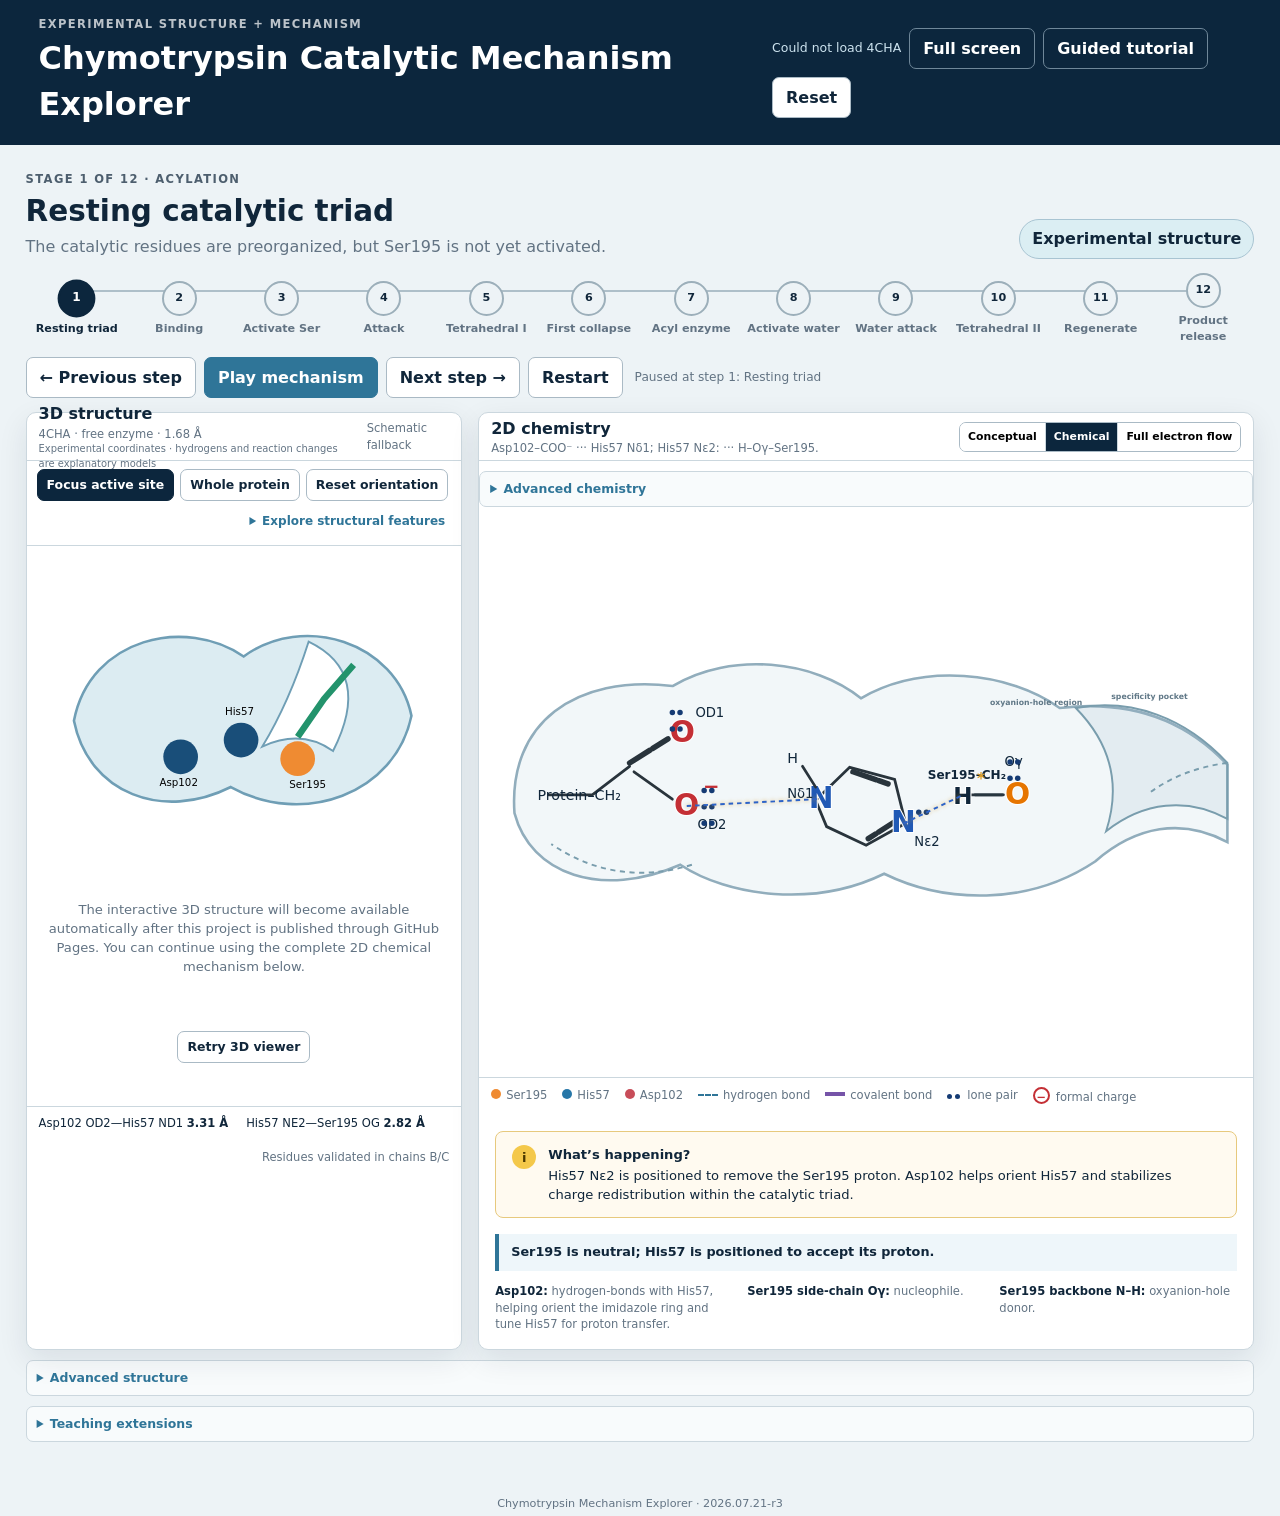
==== commit ad7e633d: "Clarify integrated active-site chemistry" ====
--- a/index.html
+++ b/index.html
@@ -6,7 +6,7 @@
   <meta name="description" content="Explore chymotrypsin structure and catalytic chemistry with experimental PDB coordinates.">
   <title>Chymotrypsin Catalytic Mechanism Explorer</title>
   <link rel="stylesheet" href="./assets/vendor/molstar/molstar.css">
-  <link rel="stylesheet" href="styles.css?v=20260721r2">
+  <link rel="stylesheet" href="styles.css?v=20260721r3">
 </head>
 <body class="app-shell">
   <header class="topbar">
@@ -49,6 +49,7 @@
           <div>
             <strong>3D structure</strong>
             <span id="structureLabel">4CHA · free enzyme</span>
+            <small>Experimental coordinates · hydrogens and reaction changes are explanatory models</small>
           </div>
           <span id="viewerLoadState" class="viewer-state">Initializing…</span>
         </div>
@@ -95,7 +96,7 @@
             <button type="button" data-detail="electron">Full electron flow</button>
           </div>
         </div>
-        <div class="chem-tools">
+        <details class="advanced-disclosure"><summary>Advanced chemistry</summary><div class="chem-tools">
           <label>Track atom
             <select id="trackAtomSelect">
               <option value="">None</option><option value="serO">Ser195 Oγ</option>
@@ -111,12 +112,7 @@
           <button id="chemZoomInBtn" class="button small" type="button">Zoom in</button>
           <button id="chemZoomOutBtn" class="button small" type="button">Zoom out</button>
           <button id="chemResetBtn" class="button small" type="button">Reset chemistry view</button>
-        </div>
-        <div class="residue-role-row">
-          <div><strong>Asp102</strong><span>Orients His57 and stabilizes charge redistribution.</span></div>
-          <div><strong>His57</strong><span>Nε2 acts as a general base; later, a general acid.</span></div>
-          <div><strong>Ser195</strong><span>Oγ becomes the catalytic nucleophile.</span></div>
-        </div>
+        </div></details>
         <div class="chemistry-canvas">
           <svg id="chemistry-svg" viewBox="0 0 1200 520" preserveAspectRatio="xMidYMid meet" role="img" aria-labelledby="mechanismTitle mechanismDesc">
             <g id="chemistry-root"></g>
@@ -132,10 +128,12 @@
           <span><i class="charge-symbol">−</i>formal charge</span>
         </div>
         <div id="chemistryExplanation" class="chemistry-explanation"></div>
+        <div id="stageCheckpoint" class="stage-checkpoint" role="status"></div>
+        <div class="role-notes"><span><strong>Asp102:</strong> hydrogen-bonds with His57, helping orient the imidazole ring and tune His57 for proton transfer.</span><span><strong>Ser195 side-chain Oγ:</strong> nucleophile.</span><span><strong>Ser195 backbone N–H:</strong> oxyanion-hole donor.</span></div>
       </article>
     </section>
 
-    <section class="control-deck">
+    <details class="advanced-disclosure advanced-structure"><summary>Advanced structure</summary><section class="control-deck">
       <label>Structure
         <select id="structureSelect">
           <option value="4cha">4CHA · free enzyme</option>
@@ -168,9 +166,9 @@
         <label><input id="arrowsToggle" type="checkbox" checked> Electron arrows</label>
         <label><input id="hydrogenToggle" type="checkbox" checked> Hydrogen atoms</label>
       </div>
-    </section>
-
-    <section class="strategy-deck" aria-label="Catalytic strategy overlay">
+    </section></details>
+
+    <details class="teaching-disclosure"><summary>Teaching extensions</summary><div><section class="strategy-deck" aria-label="Catalytic strategy overlay">
       <strong>Catalytic strategies</strong>
       <label><input type="checkbox" data-strategy="acid" checked> General acid–base</label>
       <label><input type="checkbox" data-strategy="covalent" checked> Covalent catalysis</label>
@@ -205,6 +203,7 @@
         <ul id="sourceList"></ul>
       </div>
     </details>
+    </div></details>
   </main>
   <footer class="build-footer">Chymotrypsin Mechanism Explorer · <span id="buildId">build loading…</span></footer>
 
@@ -227,6 +226,6 @@
   <script src="./assets/vendor/molstar/molstar.js"></script>
   <script src="structure-config.js"></script>
   <script src="mechanism-data.js"></script>
-  <script src="app.js?v=20260721r2"></script>
+  <script src="app.js?v=20260721r3"></script>
 </body>
 </html>
--- a/styles.css
+++ b/styles.css
@@ -34,3 +34,12 @@
 #chemistry-svg.playing[data-bonds="bound"] .reaction-fragment{animation:fragment-approach .8s ease-out both}#chemistry-svg.playing[data-bonds="collapse"] .departing-fragment{animation:amine-departure 1.1s ease-in-out both}#chemistry-svg.playing[data-bonds="release"] .departing-fragment{animation:carboxyl-departure 1.1s ease-in-out both}#chemistry-svg.playing[data-bonds="water"] .water-entry{animation:water-approach .8s ease-out both}#chemistry-svg.playing .electron-arrow{stroke-dasharray:10 7;animation:electron-flow .9s linear infinite}#chemistry-svg.playing[data-bonds="activation"] [data-atom="proton"],#chemistry-svg.playing[data-bonds="deacyl"] [data-atom="proton"]{animation:proton-transfer .75s ease-in-out both}#chemistry-svg.playing.tetrahedral-emphasis .oxyanion-focus .hbond{animation:hbond-emphasis .8s ease-in-out 2}
 @keyframes fragment-approach{from{opacity:.2;translate:70px -22px}to{opacity:1;translate:0 0}}@keyframes water-approach{from{opacity:.2;translate:55px 45px}to{opacity:1;translate:0 0}}@keyframes proton-transfer{0%{opacity:.25;translate:18px 12px}100%{opacity:1;translate:0 0}}@keyframes hbond-emphasis{50%{opacity:.35;stroke-width:4}}@keyframes amine-departure{from{opacity:1;translate:0 0}to{opacity:.35;translate:-75px 12px}}@keyframes carboxyl-departure{from{opacity:1;translate:0 0}to{opacity:.35;translate:80px 8px}}@keyframes electron-flow{to{stroke-dashoffset:-34}}
 @media(max-width:800px){.mechanism-playback .button{flex:1 1 44%}.mechanism-playback #playbackStatus{width:100%;margin:0}.feature-disclosure{margin-left:0;width:100%}}
+
+/* Integrated active-site chemistry */
+@media(min-width:1100px){.mechanism-workspace{grid-template-columns:minmax(360px,.72fr) minmax(650px,1.28fr)}.chemistry-canvas{height:560px;min-height:560px}}
+.panel-bar small{display:block;color:var(--muted);font-size:.62rem;font-weight:500}.active-site-contour{pointer-events:none}.pocket-contour{fill:rgba(207,225,234,.28);stroke:#91adbc;stroke-width:4}.specificity-recess{fill:rgba(149,181,199,.16);stroke:#799dad;stroke-width:3}.substrate-channel,.product-exit{fill:none;stroke:#799dad;stroke-width:3;stroke-dasharray:8 7}.contour-label{font-size:12px;fill:#607887!important;font-weight:700}.ser-oh-bond{stroke:#273640!important}.his-ser-hbond{stroke:#2d63c8!important;stroke-width:3!important}.asp-his-hbond{stroke:#2d63c8!important;stroke-width:3!important}
+.advanced-disclosure,.teaching-disclosure{margin:10px 0}.advanced-disclosure>summary,.teaching-disclosure>summary{cursor:pointer;color:var(--blue);font-size:.78rem;font-weight:800;padding:8px 10px;border:1px solid var(--line);border-radius:7px;background:#f8fbfc}.advanced-disclosure[open]>summary,.teaching-disclosure[open]>summary{border-radius:7px 7px 0 0}.advanced-disclosure .chem-tools{border:1px solid var(--line);border-top:0}.advanced-structure .control-deck{margin-top:0;border-radius:0 0 10px 10px}.teaching-disclosure>div{padding-top:2px}.stage-checkpoint{margin:0 16px 12px;padding:9px 12px;border-left:4px solid var(--blue);background:#eef6fa;font-size:.8rem;font-weight:800}.role-notes{display:flex;gap:14px;flex-wrap:wrap;padding:0 16px 16px;font-size:.72rem;color:var(--muted)}.role-notes span{flex:1 1 210px}.role-notes strong{color:var(--ink)}
+#chemistry-svg .fragment{font-size:13px!important}#chemistry-svg .atom-symbol{paint-order:stroke;stroke:#fff;stroke-width:2px;stroke-linejoin:round}#chemistry-svg.tetrahedral-emphasis [data-atom="carbonylO"] .atom-hit{stroke:#e1a623!important;stroke-width:7!important}.oxyanion-focus .hbond{stroke-width:3!important}
+.aromatic-ring{fill:rgba(35,147,108,.08);stroke:var(--substrate);stroke-width:4;stroke-linejoin:round}.p1-sidechain{stroke:var(--substrate)!important;stroke-width:4!important}
+.backbone-label{font-size:11px;fill:#536474;font-weight:700}
+@media(max-width:1099px){.mechanism-workspace{grid-template-columns:1fr}.advanced-disclosure,.teaching-disclosure{margin:10px 0}}
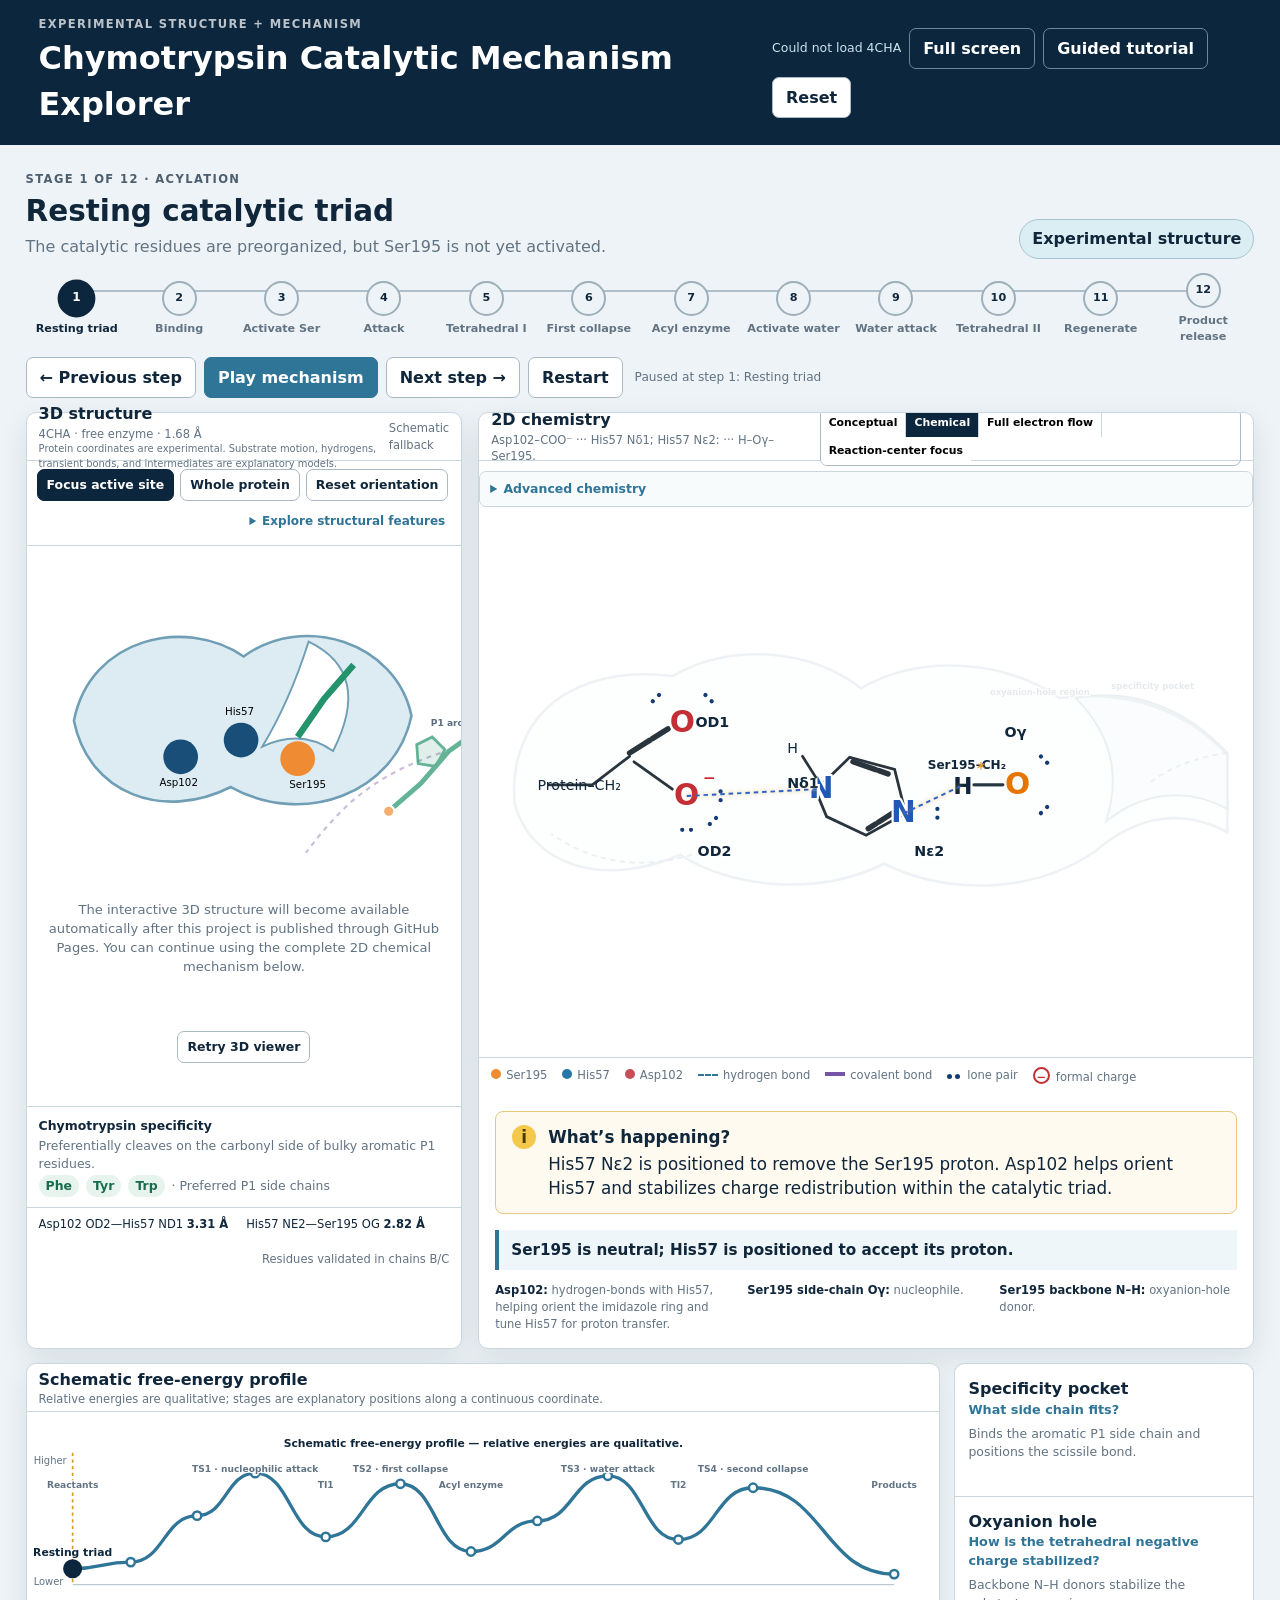
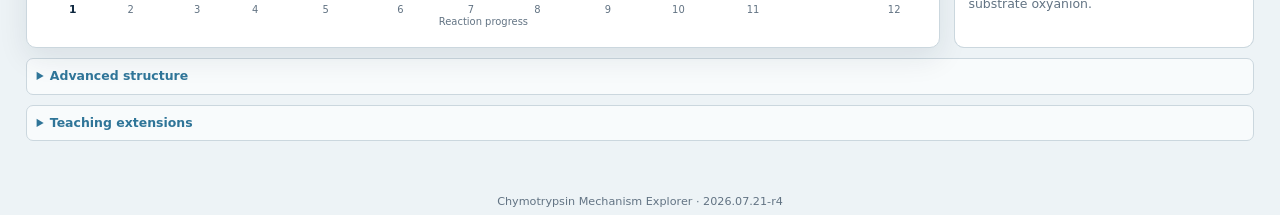
==== commit 06a1ff88: "Refine chemistry annotations and energy synchronization" ====
--- a/index.html
+++ b/index.html
@@ -6,7 +6,7 @@
   <meta name="description" content="Explore chymotrypsin structure and catalytic chemistry with experimental PDB coordinates.">
   <title>Chymotrypsin Catalytic Mechanism Explorer</title>
   <link rel="stylesheet" href="./assets/vendor/molstar/molstar.css">
-  <link rel="stylesheet" href="styles.css?v=20260721r3">
+  <link rel="stylesheet" href="styles.css?v=20260721r4">
 </head>
 <body class="app-shell">
   <header class="topbar">
@@ -49,7 +49,7 @@
           <div>
             <strong>3D structure</strong>
             <span id="structureLabel">4CHA · free enzyme</span>
-            <small>Experimental coordinates · hydrogens and reaction changes are explanatory models</small>
+            <small>Protein coordinates are experimental. Substrate motion, hydrogens, transient bonds, and intermediates are explanatory models.</small>
           </div>
           <span id="viewerLoadState" class="viewer-state">Initializing…</span>
         </div>
@@ -78,7 +78,15 @@
             <button id="retryViewerBtn" class="button small" type="button" hidden>Retry 3D viewer</button>
             </div>
           </div>
-        </div>
+          <svg id="structureOverlay" class="structure-overlay" viewBox="0 0 620 400" aria-label="Explanatory substrate and product motion overlay">
+            <path class="modeled-path" d="M590 96Q515 120 462 166Q430 195 398 238"/>
+            <g class="modeled-substrate"><path d="M560 94L512 128L472 174L426 214"/><polygon points="506,126 488,108 466,119 468,146 493,150"/><circle cx="426" cy="214" r="8"/><text x="486" y="92">P1 aromatic side chain</text></g>
+            <g class="modeled-water"><circle cx="510" cy="315" r="9"/><text x="525" y="321">H₂O</text></g>
+            <g class="modeled-product first-product"><path d="M426 214Q500 245 568 270"/><text x="500" y="258">amine product</text></g>
+            <g class="modeled-product second-product"><path d="M426 214Q500 180 575 160"/><text x="494" y="150">carboxyl product</text></g>
+          </svg>
+        </div>
+        <div class="specificity-reminder"><strong>Chymotrypsin specificity</strong><span>Preferentially cleaves on the carbonyl side of bulky aromatic P1 residues.</span><span class="p1-key"><b>Phe</b><b>Tyr</b><b>Trp</b> · Preferred P1 side chains</span></div>
         <div class="distance-strip">
           <span>Asp102 OD2—His57 ND1 <strong id="aspHisDistance">—</strong></span>
           <span>His57 NE2—Ser195 OG <strong id="hisSerDistance">—</strong></span>
@@ -94,6 +102,7 @@
             <button type="button" data-detail="conceptual">Conceptual</button>
             <button type="button" data-detail="chemical" aria-pressed="true">Chemical</button>
             <button type="button" data-detail="electron">Full electron flow</button>
+            <button id="reactionFocusBtn" type="button" aria-pressed="false">Reaction-center focus</button>
           </div>
         </div>
         <details class="advanced-disclosure"><summary>Advanced chemistry</summary><div class="chem-tools">
@@ -131,6 +140,19 @@
         <div id="stageCheckpoint" class="stage-checkpoint" role="status"></div>
         <div class="role-notes"><span><strong>Asp102:</strong> hydrogen-bonds with His57, helping orient the imidazole ring and tune His57 for proton transfer.</span><span><strong>Ser195 side-chain Oγ:</strong> nucleophile.</span><span><strong>Ser195 backbone N–H:</strong> oxyanion-hole donor.</span></div>
       </article>
+    </section>
+
+    <section class="energy-region" aria-label="Schematic reaction energy">
+      <article class="coordinate-panel">
+        <div class="panel-bar">
+          <div><strong>Schematic free-energy profile</strong><span>Relative energies are qualitative; stages are explanatory positions along a continuous coordinate.</span></div>
+        </div>
+        <svg id="energySvg" viewBox="0 0 1100 235" role="img" aria-label="Schematic free-energy profile — relative energies are qualitative"></svg>
+      </article>
+      <div class="site-comparison" aria-label="Specificity pocket and oxyanion hole comparison">
+        <div><strong>Specificity pocket</strong><span>What side chain fits?</span><p>Binds the aromatic P1 side chain and positions the scissile bond.</p></div>
+        <div><strong>Oxyanion hole</strong><span>How is the tetrahedral negative charge stabilized?</span><p>Backbone N–H donors stabilize the substrate oxyanion.</p></div>
+      </div>
     </section>
 
     <details class="advanced-disclosure advanced-structure"><summary>Advanced structure</summary><section class="control-deck">
@@ -177,14 +199,7 @@
       <label><input type="checkbox" data-strategy="orientation" checked> Proximity/orientation</label>
     </section>
 
-    <section class="lower-grid">
-      <article class="coordinate-panel">
-        <div class="panel-bar">
-          <div><strong>Reaction coordinate</strong><span>Conceptual energy profile; not calculated from the PDB files</span></div>
-          <label class="profile-toggle"><input id="energyDetailToggle" type="checkbox" checked> Detailed four-barrier profile</label>
-        </div>
-        <svg id="energySvg" viewBox="0 0 1100 235" role="img" aria-label="Clickable conceptual reaction coordinate"></svg>
-      </article>
+    <section class="lower-grid teaching-notes-grid">
       <aside class="notes-panel">
         <h3>What changed?</h3>
         <dl id="changeList" class="change-list"></dl>
@@ -226,6 +241,6 @@
   <script src="./assets/vendor/molstar/molstar.js"></script>
   <script src="structure-config.js"></script>
   <script src="mechanism-data.js"></script>
-  <script src="app.js?v=20260721r3"></script>
+  <script src="app.js?v=20260721r4"></script>
 </body>
 </html>
--- a/styles.css
+++ b/styles.css
@@ -42,4 +42,30 @@
 #chemistry-svg .fragment{font-size:13px!important}#chemistry-svg .atom-symbol{paint-order:stroke;stroke:#fff;stroke-width:2px;stroke-linejoin:round}#chemistry-svg.tetrahedral-emphasis [data-atom="carbonylO"] .atom-hit{stroke:#e1a623!important;stroke-width:7!important}.oxyanion-focus .hbond{stroke-width:3!important}
 .aromatic-ring{fill:rgba(35,147,108,.08);stroke:var(--substrate);stroke-width:4;stroke-linejoin:round}.p1-sidechain{stroke:var(--substrate)!important;stroke-width:4!important}
 .backbone-label{font-size:11px;fill:#536474;font-weight:700}
+
+/* Revision r4: projector-scale chemistry, synchronized energy and modeled motion */
+.chemistry-canvas{height:540px;min-height:540px}
+#chemistry-svg .atom-symbol{font-size:17px;font-weight:850;paint-order:stroke;stroke:#fff;stroke-width:4px}
+#chemistry-svg .formal-charge{font-size:14px!important;font-weight:900;paint-order:stroke;stroke:#fff;stroke-width:4px}
+#chemistry-svg .atom-label{font-size:13px;font-weight:800;paint-order:stroke;stroke:#fff;stroke-width:4px}
+#chemistry-svg .residue-title{font-size:18px;font-weight:850;paint-order:stroke;stroke:#fff;stroke-width:5px}
+#chemistry-svg .fragment-label,#chemistry-svg .bond-label,#chemistry-svg .donor,#chemistry-svg .contour-label{font-size:13px;paint-order:stroke;stroke:#fff;stroke-width:4px}
+#chemistry-svg .lone-pair circle{fill:#153b74!important;stroke:#fff!important;stroke-width:1.5!important}
+.active-site-contour{opacity:.15}.chemistry-explanation{font-size:1.05rem}.stage-checkpoint{font-size:.95rem}
+#chemistry-svg[data-bonds="activation"] .reaction-fragment{opacity:.38}
+#chemistry-svg:not([data-bonds="resting"]):not([data-bonds="release"]) .backbone-label{display:none}
+#chemistry-svg .acyl-bond-label{display:none}#chemistry-svg.reaction-focus .acyl-bond-label{display:block}
+#chemistry-svg[data-bonds="tetrahedral"] #structures-layer,#chemistry-svg[data-bonds="tetrahedral2"] #structures-layer{opacity:.62}
+#chemistry-svg[data-bonds="water"] .departing-fragment,#chemistry-svg[data-bonds="waterattack"] .departing-fragment{display:none}
+#chemistry-svg[data-bonds="water"] .water-entry,#chemistry-svg[data-bonds="waterattack"] .water-entry,#chemistry-svg[data-bonds="tetrahedral2"] .water-entry{opacity:1}
+#chemistry-svg.reaction-focus #structures-layer{opacity:.32}
+#chemistry-svg.reaction-focus .his-structure,#chemistry-svg.reaction-focus .ser-structure,#chemistry-svg.reaction-focus .reaction-fragment,#chemistry-svg.reaction-focus .water-entry{opacity:1;filter:drop-shadow(0 3px 8px rgba(16,38,58,.18))}
+#chemistry-svg.reaction-focus .atom-hit{r:25px}
+.detail-switch{flex-wrap:wrap}.detail-switch button:last-child[aria-pressed="true"]{background:#70519d;color:#fff}
+.energy-region{margin-top:14px;display:grid;grid-template-columns:minmax(0,1fr) minmax(300px,.28fr);gap:14px;align-items:stretch}.energy-region .coordinate-panel{min-width:0}.energy-region #energySvg{height:235px;min-height:0}.energy-disclaimer{font-size:13px;font-weight:800;fill:var(--ink)}.energy-stage-name{font-size:12px;fill:var(--muted)}.energy-stage-name.active,.current-energy-label{font-size:13px;font-weight:850;fill:var(--navy)}.energy-point{transition:cx .4s ease,cy .4s ease,r .25s ease,fill .25s ease}.current-guide{transition:d .45s ease}.barrier-label{font-size:11px;font-weight:750;paint-order:stroke;stroke:#fff;stroke-width:3px}.site-comparison{display:grid;grid-template-columns:1fr;gap:1px;border:1px solid var(--line);border-radius:10px;overflow:hidden;background:var(--line)}.site-comparison>div{background:#fff;padding:13px}.site-comparison strong,.site-comparison span{display:block}.site-comparison span{font-size:.8rem;color:var(--blue);font-weight:800}.site-comparison p{margin:6px 0 0;font-size:.78rem;color:var(--muted)}
+.structure-overlay{position:absolute;inset:0;width:100%;height:100%;pointer-events:none}.structure-overlay text{font-size:13px;font-weight:800;fill:#173247;paint-order:stroke;stroke:#fff;stroke-width:4px}.structure-overlay .modeled-path{fill:none;stroke:#8b6bab;stroke-width:3;stroke-dasharray:7 7;opacity:.45}.modeled-substrate path,.modeled-product path{fill:none;stroke:#23936c;stroke-width:7;stroke-linecap:round}.modeled-substrate polygon{fill:rgba(35,147,108,.2);stroke:#23936c;stroke-width:4}.modeled-substrate circle{fill:#ef8b32;stroke:#fff;stroke-width:3}.modeled-water circle{fill:#4b96c3;stroke:#fff;stroke-width:3}.modeled-water,.modeled-product{opacity:0}.structure-overlay[data-stage="0"] .modeled-substrate{transform:translate(90px,-35px);opacity:.7}.structure-overlay[data-stage="1"] .modeled-substrate{animation:structure-substrate-entry .9s ease-out both}.structure-overlay[data-stage="2"] .modeled-substrate,.structure-overlay[data-stage="3"] .modeled-substrate,.structure-overlay[data-stage="4"] .modeled-substrate,.structure-overlay[data-stage="5"] .modeled-substrate,.structure-overlay[data-stage="6"] .modeled-substrate,.structure-overlay[data-stage="7"] .modeled-substrate,.structure-overlay[data-stage="8"] .modeled-substrate,.structure-overlay[data-stage="9"] .modeled-substrate,.structure-overlay[data-stage="10"] .modeled-substrate{opacity:1}.structure-overlay[data-stage="5"] .first-product,.structure-overlay[data-stage="6"] .first-product{opacity:1;animation:structure-product-one .9s ease-out both}.structure-overlay[data-stage="7"] .modeled-water,.structure-overlay[data-stage="8"] .modeled-water,.structure-overlay[data-stage="9"] .modeled-water,.structure-overlay[data-stage="10"] .modeled-water{opacity:1;animation:structure-water-entry .8s ease-out both}.structure-overlay[data-stage="10"] .second-product,.structure-overlay[data-stage="11"] .second-product{opacity:1;animation:structure-product-two .9s ease-out both}.structure-overlay[data-stage="11"] .modeled-substrate{opacity:0}
+.specificity-reminder{padding:10px 12px;border-top:1px solid var(--line);display:grid;gap:2px;font-size:.78rem}.specificity-reminder>span{color:var(--muted)}.p1-key{display:flex;gap:7px;align-items:center;flex-wrap:wrap}.p1-key b{color:#186c4f;background:#e7f4ee;border-radius:999px;padding:2px 7px}
+.teaching-notes-grid{grid-template-columns:1fr}.teaching-notes-grid .notes-panel{max-width:none}
+@keyframes structure-substrate-entry{from{transform:translate(90px,-35px);opacity:.55}to{transform:translate(0,0);opacity:1}}@keyframes structure-product-one{from{transform:translate(0,0)}to{transform:translate(28px,18px)}}@keyframes structure-water-entry{from{transform:translate(70px,35px);opacity:0}to{transform:translate(0,0);opacity:1}}@keyframes structure-product-two{from{transform:translate(0,0)}to{transform:translate(30px,-14px)}}
+@media(max-width:1000px){.energy-region{grid-template-columns:1fr}.site-comparison{grid-template-columns:1fr 1fr}}@media(max-width:650px){.site-comparison{grid-template-columns:1fr}.energy-region #energySvg{height:auto}.chemistry-canvas{height:500px;min-height:500px}}
 @media(max-width:1099px){.mechanism-workspace{grid-template-columns:1fr}.advanced-disclosure,.teaching-disclosure{margin:10px 0}}
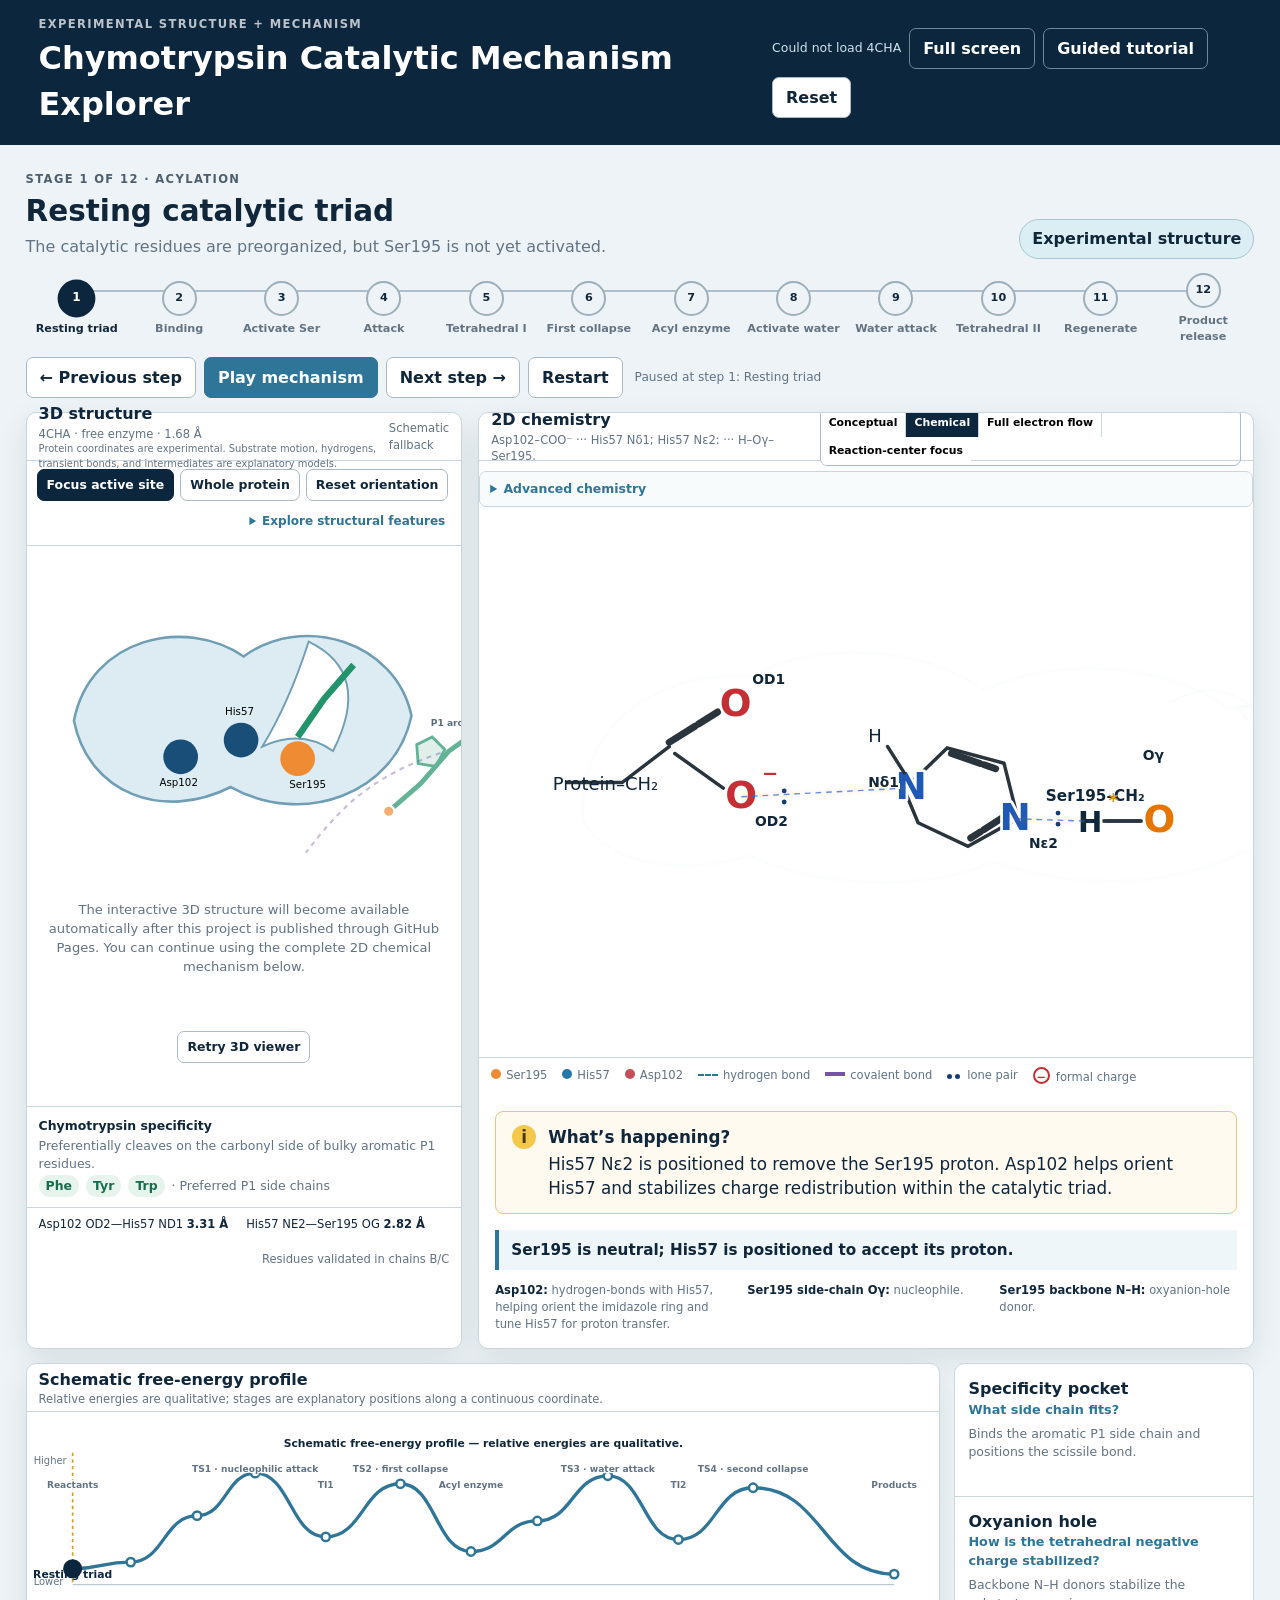
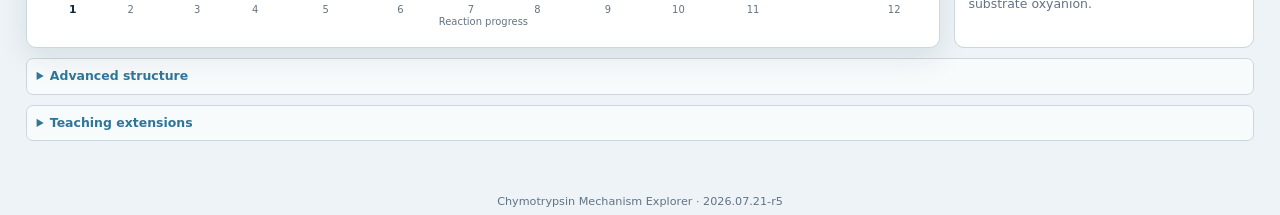
==== commit 4cc38f19: "Refine mechanism composition and chemical hierarchy" ====
--- a/index.html
+++ b/index.html
@@ -6,7 +6,7 @@
   <meta name="description" content="Explore chymotrypsin structure and catalytic chemistry with experimental PDB coordinates.">
   <title>Chymotrypsin Catalytic Mechanism Explorer</title>
   <link rel="stylesheet" href="./assets/vendor/molstar/molstar.css">
-  <link rel="stylesheet" href="styles.css?v=20260721r4">
+  <link rel="stylesheet" href="styles.css?v=20260721r5">
 </head>
 <body class="app-shell">
   <header class="topbar">
@@ -241,6 +241,6 @@
   <script src="./assets/vendor/molstar/molstar.js"></script>
   <script src="structure-config.js"></script>
   <script src="mechanism-data.js"></script>
-  <script src="app.js?v=20260721r4"></script>
+  <script src="app.js?v=20260721r5"></script>
 </body>
 </html>
--- a/styles.css
+++ b/styles.css
@@ -47,11 +47,11 @@
 .chemistry-canvas{height:540px;min-height:540px}
 #chemistry-svg .atom-symbol{font-size:17px;font-weight:850;paint-order:stroke;stroke:#fff;stroke-width:4px}
 #chemistry-svg .formal-charge{font-size:14px!important;font-weight:900;paint-order:stroke;stroke:#fff;stroke-width:4px}
-#chemistry-svg .atom-label{font-size:13px;font-weight:800;paint-order:stroke;stroke:#fff;stroke-width:4px}
+#chemistry-svg .atom-label{font-size:10px;font-weight:800;paint-order:stroke;stroke:#fff;stroke-width:3px}
 #chemistry-svg .residue-title{font-size:18px;font-weight:850;paint-order:stroke;stroke:#fff;stroke-width:5px}
 #chemistry-svg .fragment-label,#chemistry-svg .bond-label,#chemistry-svg .donor,#chemistry-svg .contour-label{font-size:13px;paint-order:stroke;stroke:#fff;stroke-width:4px}
 #chemistry-svg .lone-pair circle{fill:#153b74!important;stroke:#fff!important;stroke-width:1.5!important}
-.active-site-contour{opacity:.15}.chemistry-explanation{font-size:1.05rem}.stage-checkpoint{font-size:.95rem}
+.active-site-contour{opacity:.1}.pocket-contour{fill:rgba(207,225,234,.1);stroke-opacity:.24}.specificity-recess{fill:rgba(149,181,199,.1);stroke-opacity:.26}.oxyanion-feature{fill:none;stroke:#799dad;stroke-width:3;stroke-opacity:.26}.chemistry-explanation{font-size:1.05rem}.stage-checkpoint{font-size:.95rem}
 #chemistry-svg[data-bonds="activation"] .reaction-fragment{opacity:.38}
 #chemistry-svg:not([data-bonds="resting"]):not([data-bonds="release"]) .backbone-label{display:none}
 #chemistry-svg .acyl-bond-label{display:none}#chemistry-svg.reaction-focus .acyl-bond-label{display:block}
@@ -61,11 +61,16 @@
 #chemistry-svg.reaction-focus #structures-layer{opacity:.32}
 #chemistry-svg.reaction-focus .his-structure,#chemistry-svg.reaction-focus .ser-structure,#chemistry-svg.reaction-focus .reaction-fragment,#chemistry-svg.reaction-focus .water-entry{opacity:1;filter:drop-shadow(0 3px 8px rgba(16,38,58,.18))}
 #chemistry-svg.reaction-focus .atom-hit{r:25px}
+#chemistry-svg .contour-label{display:none}#chemistry-svg[data-bonds="bound"] .specificity-label{display:block}#chemistry-svg[data-bonds="tetrahedral"] .oxyanion-label,#chemistry-svg[data-bonds="tetrahedral2"] .oxyanion-label,#chemistry-svg[data-bonds="collapse"] .oxyanion-label{display:block}
+#chemistry-svg .bond.covalent{stroke:#29343c!important;stroke-width:3.5!important}#chemistry-svg .covalent-highlight{fill:none;stroke:#ef8b32;stroke-width:9;stroke-linecap:round;opacity:.24}#chemistry-svg .bond.scissile{stroke:#29343c!important;stroke-width:3.5!important}#chemistry-svg .bond.scissile.cleaving{stroke:#29343c!important;stroke-dasharray:none!important;filter:drop-shadow(0 0 5px rgba(182,63,75,.8));animation:scissile-cleave 1.15s ease-in-out both}#chemistry-svg .hbond{stroke-width:1.7!important;opacity:.72}#chemistry-svg .electron-arrow{stroke-width:3.2}
+#chemistry-svg .p1-label{font-size:11px;opacity:.72}#chemistry-svg .product-label{font-size:13px;font-weight:800;fill:#335469;paint-order:stroke;stroke:#fff;stroke-width:4px}#chemistry-svg .event-label{font-size:12px;font-weight:850;fill:#7d234d;paint-order:stroke;stroke:#fff;stroke-width:4px;opacity:0}#chemistry-svg[data-bonds="collapse"] .event-label{animation:event-cue 2.1s ease-in-out both}#chemistry-svg[data-bonds="collapse"] .event-cleave{animation-delay:.32s}#chemistry-svg[data-bonds="collapse"] .event-protonate{animation-delay:.62s}#chemistry-svg[data-bonds="collapse"] .leaving-group.departing{animation:leaving-group-depart 1.25s ease-in-out .55s both}#chemistry-svg[data-bonds="collapse"] .cleavage-arrow{animation-delay:.25s}#chemistry-svg[data-bonds="collapse"] .protonate-arrow{animation-delay:.5s}
+#chemistry-svg .release-product{translate:60px -6px}
+#chemistry-svg.full-electron .lone-pair circle{r:2.15px}#chemistry-svg:not(.full-electron) .lone-pair circle{r:2.5px}
 .detail-switch{flex-wrap:wrap}.detail-switch button:last-child[aria-pressed="true"]{background:#70519d;color:#fff}
 .energy-region{margin-top:14px;display:grid;grid-template-columns:minmax(0,1fr) minmax(300px,.28fr);gap:14px;align-items:stretch}.energy-region .coordinate-panel{min-width:0}.energy-region #energySvg{height:235px;min-height:0}.energy-disclaimer{font-size:13px;font-weight:800;fill:var(--ink)}.energy-stage-name{font-size:12px;fill:var(--muted)}.energy-stage-name.active,.current-energy-label{font-size:13px;font-weight:850;fill:var(--navy)}.energy-point{transition:cx .4s ease,cy .4s ease,r .25s ease,fill .25s ease}.current-guide{transition:d .45s ease}.barrier-label{font-size:11px;font-weight:750;paint-order:stroke;stroke:#fff;stroke-width:3px}.site-comparison{display:grid;grid-template-columns:1fr;gap:1px;border:1px solid var(--line);border-radius:10px;overflow:hidden;background:var(--line)}.site-comparison>div{background:#fff;padding:13px}.site-comparison strong,.site-comparison span{display:block}.site-comparison span{font-size:.8rem;color:var(--blue);font-weight:800}.site-comparison p{margin:6px 0 0;font-size:.78rem;color:var(--muted)}
 .structure-overlay{position:absolute;inset:0;width:100%;height:100%;pointer-events:none}.structure-overlay text{font-size:13px;font-weight:800;fill:#173247;paint-order:stroke;stroke:#fff;stroke-width:4px}.structure-overlay .modeled-path{fill:none;stroke:#8b6bab;stroke-width:3;stroke-dasharray:7 7;opacity:.45}.modeled-substrate path,.modeled-product path{fill:none;stroke:#23936c;stroke-width:7;stroke-linecap:round}.modeled-substrate polygon{fill:rgba(35,147,108,.2);stroke:#23936c;stroke-width:4}.modeled-substrate circle{fill:#ef8b32;stroke:#fff;stroke-width:3}.modeled-water circle{fill:#4b96c3;stroke:#fff;stroke-width:3}.modeled-water,.modeled-product{opacity:0}.structure-overlay[data-stage="0"] .modeled-substrate{transform:translate(90px,-35px);opacity:.7}.structure-overlay[data-stage="1"] .modeled-substrate{animation:structure-substrate-entry .9s ease-out both}.structure-overlay[data-stage="2"] .modeled-substrate,.structure-overlay[data-stage="3"] .modeled-substrate,.structure-overlay[data-stage="4"] .modeled-substrate,.structure-overlay[data-stage="5"] .modeled-substrate,.structure-overlay[data-stage="6"] .modeled-substrate,.structure-overlay[data-stage="7"] .modeled-substrate,.structure-overlay[data-stage="8"] .modeled-substrate,.structure-overlay[data-stage="9"] .modeled-substrate,.structure-overlay[data-stage="10"] .modeled-substrate{opacity:1}.structure-overlay[data-stage="5"] .first-product,.structure-overlay[data-stage="6"] .first-product{opacity:1;animation:structure-product-one .9s ease-out both}.structure-overlay[data-stage="7"] .modeled-water,.structure-overlay[data-stage="8"] .modeled-water,.structure-overlay[data-stage="9"] .modeled-water,.structure-overlay[data-stage="10"] .modeled-water{opacity:1;animation:structure-water-entry .8s ease-out both}.structure-overlay[data-stage="10"] .second-product,.structure-overlay[data-stage="11"] .second-product{opacity:1;animation:structure-product-two .9s ease-out both}.structure-overlay[data-stage="11"] .modeled-substrate{opacity:0}
 .specificity-reminder{padding:10px 12px;border-top:1px solid var(--line);display:grid;gap:2px;font-size:.78rem}.specificity-reminder>span{color:var(--muted)}.p1-key{display:flex;gap:7px;align-items:center;flex-wrap:wrap}.p1-key b{color:#186c4f;background:#e7f4ee;border-radius:999px;padding:2px 7px}
 .teaching-notes-grid{grid-template-columns:1fr}.teaching-notes-grid .notes-panel{max-width:none}
-@keyframes structure-substrate-entry{from{transform:translate(90px,-35px);opacity:.55}to{transform:translate(0,0);opacity:1}}@keyframes structure-product-one{from{transform:translate(0,0)}to{transform:translate(28px,18px)}}@keyframes structure-water-entry{from{transform:translate(70px,35px);opacity:0}to{transform:translate(0,0);opacity:1}}@keyframes structure-product-two{from{transform:translate(0,0)}to{transform:translate(30px,-14px)}}
+@keyframes structure-substrate-entry{from{transform:translate(90px,-35px);opacity:.55}to{transform:translate(0,0);opacity:1}}@keyframes structure-product-one{from{transform:translate(0,0)}to{transform:translate(28px,18px)}}@keyframes structure-water-entry{from{transform:translate(70px,35px);opacity:0}to{transform:translate(0,0);opacity:1}}@keyframes structure-product-two{from{transform:translate(0,0)}to{transform:translate(30px,-14px)}}@keyframes scissile-cleave{0%,35%{stroke-opacity:1}75%,100%{stroke-opacity:0}}@keyframes leaving-group-depart{0%,35%{transform:translate(0,0)}100%{transform:translate(90px,26px)}}@keyframes event-cue{0%,100%{opacity:0}18%,72%{opacity:1}}
 @media(max-width:1000px){.energy-region{grid-template-columns:1fr}.site-comparison{grid-template-columns:1fr 1fr}}@media(max-width:650px){.site-comparison{grid-template-columns:1fr}.energy-region #energySvg{height:auto}.chemistry-canvas{height:500px;min-height:500px}}
 @media(max-width:1099px){.mechanism-workspace{grid-template-columns:1fr}.advanced-disclosure,.teaching-disclosure{margin:10px 0}}
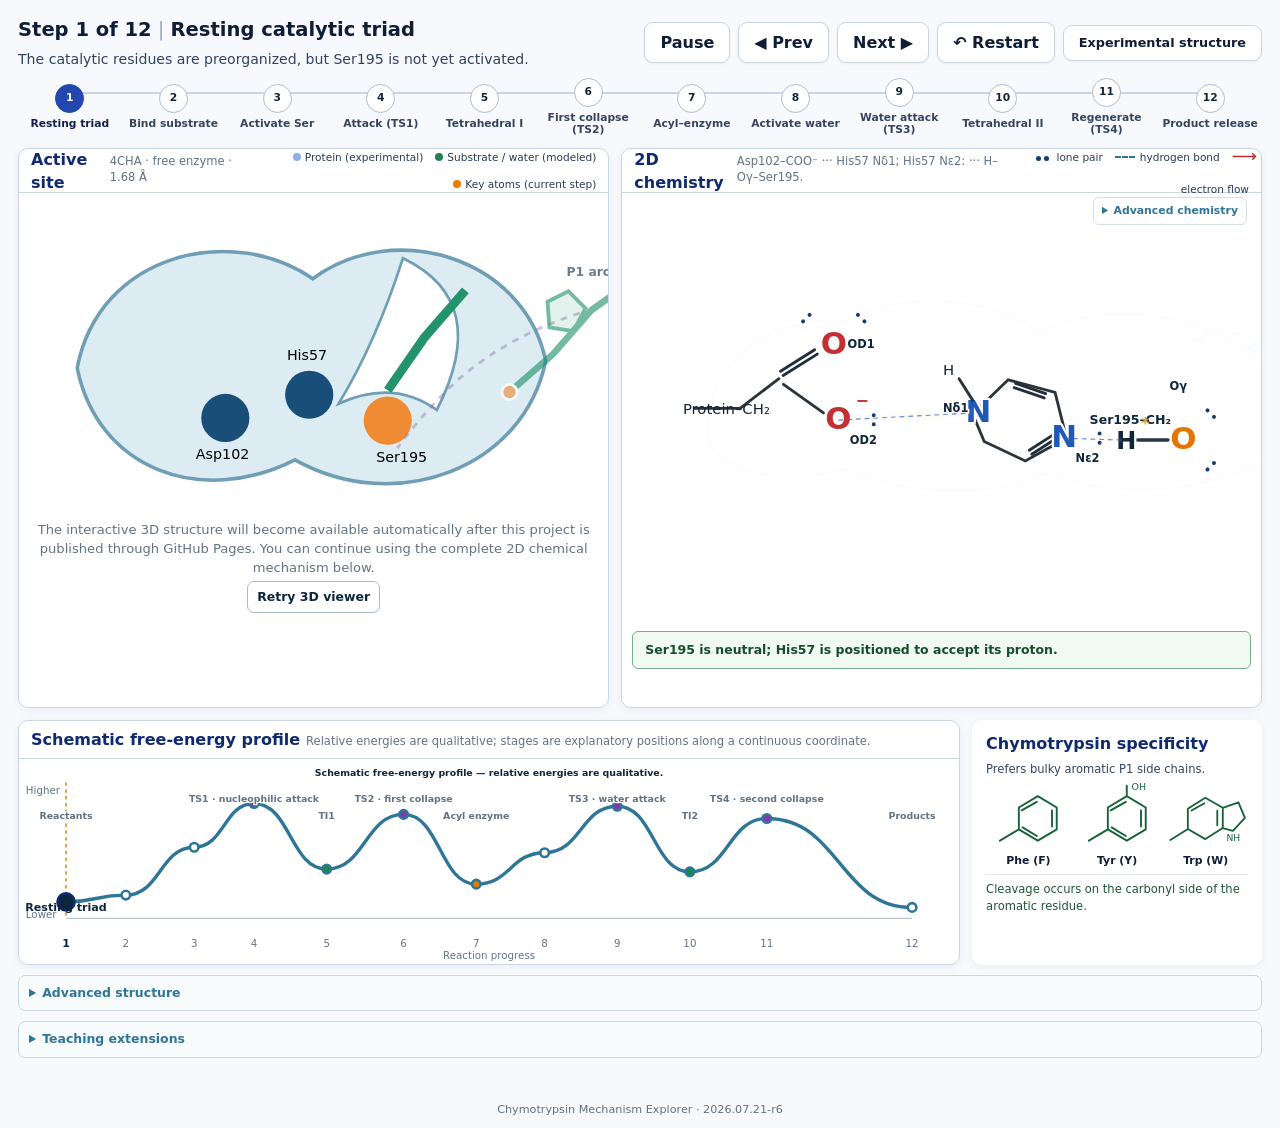
==== commit e1d847ce: "Match explorer hierarchy to reference design" ====
--- a/index.html
+++ b/index.html
@@ -6,7 +6,7 @@
   <meta name="description" content="Explore chymotrypsin structure and catalytic chemistry with experimental PDB coordinates.">
   <title>Chymotrypsin Catalytic Mechanism Explorer</title>
   <link rel="stylesheet" href="./assets/vendor/molstar/molstar.css">
-  <link rel="stylesheet" href="styles.css?v=20260721r5">
+  <link rel="stylesheet" href="styles.css?v=20260721r6">
 </head>
 <body class="app-shell">
   <header class="topbar">
@@ -24,34 +24,34 @@
 
   <main>
     <section class="stage-header" aria-live="polite">
-      <div>
+      <div class="stage-copy">
         <p id="stageKicker" class="eyebrow">Stage 1 of 12 · Recognition</p>
         <h2 id="stageTitle">Free enzyme</h2>
         <p id="stageSummary">The catalytic residues are preorganized in the resting enzyme.</p>
       </div>
-      <button id="evidenceBtn" class="evidence-badge" type="button">Experimental structure</button>
+      <div class="mechanism-playback" aria-label="Mechanism playback controls">
+        <button id="playBtn" class="button primary" type="button">Pause</button>
+        <button id="prevBtn" class="button" type="button">◀ Prev</button>
+        <button id="nextBtn" class="button" type="button">Next ▶</button>
+        <button id="restartBtn" class="button" type="button">↶ Restart</button>
+        <button id="evidenceBtn" class="evidence-badge" type="button">Experimental structure</button>
+        <span id="playbackStatus" role="status" class="sr-only">Paused at step 1</span>
+      </div>
     </section>
 
     <nav class="timeline-shell" aria-label="Catalytic mechanism stages">
       <div id="timeline" class="timeline"></div>
     </nav>
-    <div class="mechanism-playback" aria-label="Mechanism playback controls">
-      <button id="prevBtn" class="button" type="button">← Previous step</button>
-      <button id="playBtn" class="button primary" type="button">Play mechanism</button>
-      <button id="nextBtn" class="button" type="button">Next step →</button>
-      <button id="restartBtn" class="button" type="button">Restart</button>
-      <span id="playbackStatus" role="status">Paused at step 1</span>
-    </div>
-
     <section class="workspace mechanism-workspace">
       <article class="viewer-panel" aria-label="Three-dimensional structure">
         <div class="panel-bar">
           <div>
-            <strong>3D structure</strong>
+            <strong>Active site</strong>
             <span id="structureLabel">4CHA · free enzyme</span>
             <small>Protein coordinates are experimental. Substrate motion, hydrogens, transient bonds, and intermediates are explanatory models.</small>
           </div>
-          <span id="viewerLoadState" class="viewer-state">Initializing…</span>
+          <div class="structure-key" aria-label="Structure legend"><span><i class="key-dot protein"></i>Protein (experimental)</span><span><i class="key-dot modeled"></i>Substrate / water (modeled)</span><span><i class="key-dot current"></i>Key atoms (current step)</span></div>
+          <span id="viewerLoadState" class="viewer-state sr-only">Initializing…</span>
         </div>
         <div class="structure-toolbar" aria-label="Structure controls">
           <button id="focusBtn" class="button small" type="button" aria-pressed="true">Focus active site</button>
@@ -98,6 +98,7 @@
       <article class="chemistry-panel" aria-label="Two-dimensional chemistry">
         <div class="panel-bar">
           <div><strong>2D chemistry</strong><span id="chemistryLabel">Catalytic triad</span></div>
+          <div class="mechanism-key" aria-label="Mechanism legend"><span><i class="pair"><b></b><b></b></i>lone pair</span><span><i class="dash"></i>hydrogen bond</span><span class="arrow-key">⟶</span><span>electron flow</span></div>
           <div class="detail-switch" role="group" aria-label="Chemical detail">
             <button type="button" data-detail="conceptual">Conceptual</button>
             <button type="button" data-detail="chemical" aria-pressed="true">Chemical</button>
@@ -149,9 +150,16 @@
         </div>
         <svg id="energySvg" viewBox="0 0 1100 235" role="img" aria-label="Schematic free-energy profile — relative energies are qualitative"></svg>
       </article>
-      <div class="site-comparison" aria-label="Specificity pocket and oxyanion hole comparison">
-        <div><strong>Specificity pocket</strong><span>What side chain fits?</span><p>Binds the aromatic P1 side chain and positions the scissile bond.</p></div>
-        <div><strong>Oxyanion hole</strong><span>How is the tetrahedral negative charge stabilized?</span><p>Backbone N–H donors stabilize the substrate oxyanion.</p></div>
+      <aside class="specificity-card" aria-label="Chymotrypsin specificity">
+        <strong>Chymotrypsin specificity</strong>
+        <p>Prefers bulky aromatic P1 side chains.</p>
+        <div class="specificity-structures">
+          <figure><svg viewBox="0 0 80 76" aria-label="Phenylalanine side chain"><path d="M10 63L30 51L30 28L50 16L70 28L70 51L50 63L30 51M33 31L49 22M65 31L65 48M49 58L34 49"/></svg><figcaption>Phe (F)</figcaption></figure>
+          <figure><svg viewBox="0 0 80 76" aria-label="Tyrosine side chain"><path d="M10 63L30 51L30 28L50 16L70 28L70 51L50 63L30 51M33 31L49 22M65 31L65 48M49 58L34 49M50 16V5"/><text x="55" y="10">OH</text></svg><figcaption>Tyr (Y)</figcaption></figure>
+          <figure><svg viewBox="0 0 92 76" aria-label="Tryptophan side chain"><path d="M8 63L27 51L27 29L46 17L65 28L65 50L46 62L27 51M65 28L82 22L89 39L76 53L65 50M31 31L45 23M59 31L59 47"/><text x="69" y="64">NH</text></svg><figcaption>Trp (W)</figcaption></figure>
+        </div>
+        <p class="specificity-note">Cleavage occurs on the carbonyl side of the aromatic residue.</p>
+      </aside>
       </div>
     </section>
 
@@ -241,6 +249,6 @@
   <script src="./assets/vendor/molstar/molstar.js"></script>
   <script src="structure-config.js"></script>
   <script src="mechanism-data.js"></script>
-  <script src="app.js?v=20260721r5"></script>
+  <script src="app.js?v=20260721r6b"></script>
 </body>
 </html>
--- a/styles.css
+++ b/styles.css
@@ -74,3 +74,22 @@
 @keyframes structure-substrate-entry{from{transform:translate(90px,-35px);opacity:.55}to{transform:translate(0,0);opacity:1}}@keyframes structure-product-one{from{transform:translate(0,0)}to{transform:translate(28px,18px)}}@keyframes structure-water-entry{from{transform:translate(70px,35px);opacity:0}to{transform:translate(0,0);opacity:1}}@keyframes structure-product-two{from{transform:translate(0,0)}to{transform:translate(30px,-14px)}}@keyframes scissile-cleave{0%,35%{stroke-opacity:1}75%,100%{stroke-opacity:0}}@keyframes leaving-group-depart{0%,35%{transform:translate(0,0)}100%{transform:translate(90px,26px)}}@keyframes event-cue{0%,100%{opacity:0}18%,72%{opacity:1}}
 @media(max-width:1000px){.energy-region{grid-template-columns:1fr}.site-comparison{grid-template-columns:1fr 1fr}}@media(max-width:650px){.site-comparison{grid-template-columns:1fr}.energy-region #energySvg{height:auto}.chemistry-canvas{height:500px;min-height:500px}}
 @media(max-width:1099px){.mechanism-workspace{grid-template-columns:1fr}.advanced-disclosure,.teaching-disclosure{margin:10px 0}}
+
+/* r6 — reference-led composition: stage first, two dominant synchronized views, shallow context row */
+.topbar{display:none}
+body{background:#f7f9fc;color:#101d36}
+main{max-width:1840px;padding:16px 18px 24px}
+.sr-only{position:absolute!important;width:1px!important;height:1px!important;padding:0!important;margin:-1px!important;overflow:hidden!important;clip:rect(0,0,0,0)!important;white-space:nowrap!important;border:0!important}
+.stage-header{align-items:center;gap:24px;margin-bottom:8px}
+.stage-copy{min-width:0}.stage-copy .eyebrow{display:inline;font-size:1.22rem;letter-spacing:0;text-transform:none;opacity:1;color:#101d36}.stage-copy .eyebrow:after{content:"  |  ";color:#9aa8ba;font-weight:400}.stage-copy h2{display:inline;font-size:1.22rem;margin:0}.stage-copy>p:last-child{font-size:.88rem;margin-top:5px;color:#304260}
+.mechanism-playback{margin:0;justify-content:flex-end;flex:0 0 auto}.mechanism-playback .button,.evidence-badge{border-color:#cbd4e1;background:#fff;color:#101d36;border-radius:9px;padding:8px 15px;box-shadow:0 1px 3px rgba(26,45,73,.05)}.mechanism-playback .primary{background:#fff;border-color:#cbd4e1;color:#101d36}.evidence-badge{font-size:.8rem}
+.timeline-shell{margin:8px 0 12px;overflow-x:auto}.timeline{min-width:1080px}.timeline:before{top:14px;background:#c9d5e7}.stage-btn{font-size:.67rem;color:#34445e;line-height:1.15}.stage-btn b{width:29px;height:29px;margin-bottom:5px;border-width:1.5px;background:#fff;border-color:#aebed5}.stage-btn[aria-current="step"]{color:#10204a}.stage-btn[aria-current="step"] b{background:#2347ae;border-color:#2347ae;transform:none}
+.mechanism-workspace{grid-template-columns:minmax(0,.96fr) minmax(0,1.04fr);gap:12px}.viewer-panel,.chemistry-panel,.coordinate-panel,.specificity-card{box-shadow:0 2px 8px rgba(20,42,78,.06);border-color:#ccd7e5;border-radius:10px;background:#fff;overflow:hidden}
+.panel-bar{height:44px;padding:7px 12px}.panel-bar>div:first-child{display:flex;align-items:baseline;gap:6px;min-width:0}.panel-bar strong{color:#102a70}.panel-bar small{display:none}.panel-bar span{font-size:.72rem}.structure-key,.mechanism-key{display:flex!important;align-items:center!important;justify-content:flex-end;gap:12px;flex-wrap:wrap}.structure-key span,.mechanism-key span{white-space:nowrap;color:#283a57;font-size:.66rem}.key-dot{display:inline-block;width:8px;height:8px;border-radius:50%;margin-right:4px}.key-dot.protein{background:#91aee2}.key-dot.modeled{background:#23824d}.key-dot.current{background:#ed7c00}.arrow-key{color:#c22b25!important;font-size:1.1rem!important;margin-right:-8px}
+.structure-toolbar,.specificity-reminder,.distance-strip,.chem-legend,.chemistry-explanation,.role-notes,.detail-switch{display:none!important}.advanced-disclosure:not(.advanced-structure){position:absolute;right:14px;top:48px;z-index:3;margin:0}.chemistry-panel{position:relative}.advanced-disclosure:not(.advanced-structure)>summary{font-size:.68rem;padding:5px 8px;background:#fff;border:1px solid #d5deea;border-radius:6px}
+.structure-panel,.chemistry-canvas{height:438px;min-height:438px}.molstar-container,#chemistry-svg{height:100%!important;min-height:0!important}.structure-overlay{opacity:.9}.stage-checkpoint{margin:0 10px 10px;padding:9px 12px;border:1px solid #79ad87;border-radius:6px;background:#f0faf2;color:#174c2c;font-size:.78rem;font-weight:650;min-height:38px;display:flex;align-items:center}.chemistry-panel .stage-checkpoint:empty{display:none}
+#chemistry-svg .double-bond .bond{stroke:#222f3d!important;stroke-width:2.5!important;stroke-dasharray:none!important}.ring-double{fill:none;stroke:#26323c;stroke-width:2.2;stroke-linecap:round}.asp-carbonyl .bond,.carbonyl-double .bond{stroke-width:2.6!important}
+.energy-region{grid-template-columns:minmax(0,3.25fr) minmax(280px,1fr);gap:12px;margin-top:12px}.energy-region .panel-bar{height:38px}.energy-region #energySvg{height:205px}.energy-disclaimer{font-size:11px}.energy-point.transition{fill:#8138aa}.energy-point.tetrahedral{fill:#188b43}.energy-point.acyl{fill:#e17800}.energy-point.active{stroke:#102a70;stroke-width:3}.specificity-card{padding:12px 14px}.specificity-card>strong{color:#102a70}.specificity-card>p{font-size:.72rem;margin:5px 0 4px;color:#34445e}.specificity-structures{display:grid;grid-template-columns:repeat(3,1fr);gap:4px;align-items:end}.specificity-structures figure{margin:0;text-align:center}.specificity-structures svg{display:block;width:100%;height:72px}.specificity-structures path{fill:none;stroke:#17623a;stroke-width:2;stroke-linecap:round;stroke-linejoin:round}.specificity-structures text{font-size:10px;fill:#17623a}.specificity-structures figcaption{font-size:.68rem;font-weight:750}.specificity-note{border-top:1px solid #e2e7ef;padding-top:6px;color:#1d5636!important}
+.advanced-structure,.teaching-disclosure{margin-top:10px}.build-footer{padding:10px}
+@media(max-width:1100px){.stage-header{align-items:flex-start;flex-direction:column}.mechanism-playback{justify-content:flex-start}.mechanism-workspace{grid-template-columns:1fr}.structure-panel,.chemistry-canvas{height:470px;min-height:470px}.energy-region{grid-template-columns:1fr}.specificity-card{max-width:none}}
+@media(max-width:650px){main{padding:10px}.stage-copy .eyebrow,.stage-copy h2{font-size:1.05rem}.mechanism-playback{width:100%}.mechanism-playback .button,.evidence-badge{flex:1 1 42%;padding:7px}.structure-key,.mechanism-key{display:none!important}.structure-panel,.chemistry-canvas{height:390px;min-height:390px}.energy-region #energySvg{height:auto}.advanced-disclosure:not(.advanced-structure){top:45px}.specificity-structures svg{height:64px}}
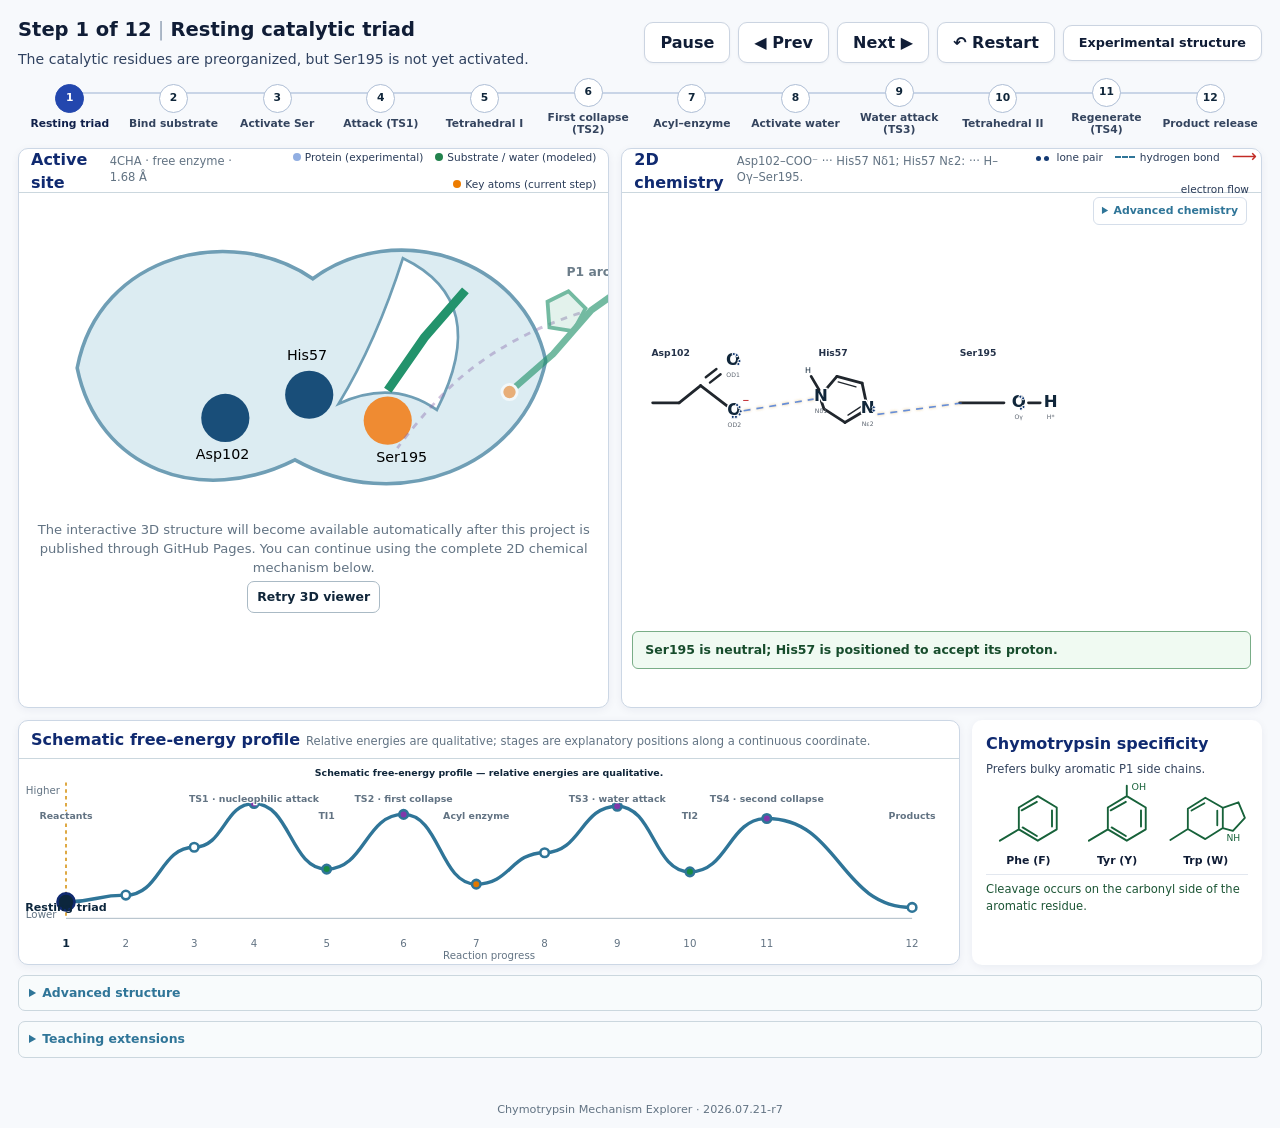
==== commit 829f67e0: "Rebuild chemistry with canonical molecular templates" ====
--- a/index.html
+++ b/index.html
@@ -6,7 +6,7 @@
   <meta name="description" content="Explore chymotrypsin structure and catalytic chemistry with experimental PDB coordinates.">
   <title>Chymotrypsin Catalytic Mechanism Explorer</title>
   <link rel="stylesheet" href="./assets/vendor/molstar/molstar.css">
-  <link rel="stylesheet" href="styles.css?v=20260721r6">
+  <link rel="stylesheet" href="styles.css?v=20260721r7">
 </head>
 <body class="app-shell">
   <header class="topbar">
@@ -249,6 +249,6 @@
   <script src="./assets/vendor/molstar/molstar.js"></script>
   <script src="structure-config.js"></script>
   <script src="mechanism-data.js"></script>
-  <script src="app.js?v=20260721r6b"></script>
+  <script src="app.js?v=20260721r7"></script>
 </body>
 </html>
--- a/styles.css
+++ b/styles.css
@@ -93,3 +93,27 @@
 .advanced-structure,.teaching-disclosure{margin-top:10px}.build-footer{padding:10px}
 @media(max-width:1100px){.stage-header{align-items:flex-start;flex-direction:column}.mechanism-playback{justify-content:flex-start}.mechanism-workspace{grid-template-columns:1fr}.structure-panel,.chemistry-canvas{height:470px;min-height:470px}.energy-region{grid-template-columns:1fr}.specificity-card{max-width:none}}
 @media(max-width:650px){main{padding:10px}.stage-copy .eyebrow,.stage-copy h2{font-size:1.05rem}.mechanism-playback{width:100%}.mechanism-playback .button,.evidence-badge{flex:1 1 42%;padding:7px}.structure-key,.mechanism-key{display:none!important}.structure-panel,.chemistry-canvas{height:390px;min-height:390px}.energy-region #energySvg{height:auto}.advanced-disclosure:not(.advanced-structure){top:45px}.specificity-structures svg{height:64px}}
+
+/* r7 canonical chemistry templates */
+#chemistry-svg .canonical-mechanism{font-family:Arial,"Helvetica Neue",sans-serif}
+#chemistry-svg .canonical-mechanism .bond,#chemistry-svg .canonical-double-bond path{fill:none;stroke:#20262d;stroke-width:2.8;stroke-linecap:round;stroke-linejoin:round;vector-effect:non-scaling-stroke}
+#chemistry-svg .canonical-double-bond path{stroke-width:2.35}
+#chemistry-svg .canonical-mechanism .atom-symbol{font-size:25px;font-weight:600;fill:#20262d;paint-order:stroke;stroke:#fff;stroke-width:5px;stroke-linejoin:round}
+#chemistry-svg .canonical-mechanism .oxygen .atom-symbol,#chemistry-svg .canonical-mechanism [data-atom*="O"] .atom-symbol,#chemistry-svg .canonical-mechanism [data-atom="serO"] .atom-symbol,#chemistry-svg .canonical-mechanism [data-atom="waterO"] .atom-symbol{fill:#c63832}
+#chemistry-svg .canonical-mechanism [data-atom*="N"] .atom-symbol,#chemistry-svg .canonical-mechanism [data-atom="hisN"] .atom-symbol,#chemistry-svg .canonical-mechanism [data-atom="peptideN"] .atom-symbol{fill:#2453a6}
+#chemistry-svg .canonical-mechanism .formal-charge{font-size:18px;font-weight:600;fill:#20262d;paint-order:stroke;stroke:#fff;stroke-width:4px}
+#chemistry-svg .canonical-mechanism .atom-id{font-size:10px;font-weight:500;fill:#5d6671;letter-spacing:.01em}
+#chemistry-svg .canonical-mechanism .template-residue{font-size:15px;font-weight:600;fill:#243249}
+#chemistry-svg .canonical-mechanism .lone-pair circle{fill:#2453a6;stroke:none}
+#chemistry-svg .canonical-mechanism .ring-inner{fill:none;stroke:#20262d;stroke-width:2.2;stroke-linecap:round;stroke-linejoin:round}
+#chemistry-svg .canonical-mechanism .hbond{fill:none;stroke:#366ad3;stroke-width:1.8;stroke-dasharray:6 6;vector-effect:non-scaling-stroke}
+#chemistry-svg .canonical-mechanism .donor-label{font-size:11px;fill:#4b5868}
+#chemistry-svg .canonical-mechanism .electron-arrow{fill:none;stroke:#bb2d34;stroke-width:2.6;marker-end:url(#arrowhead);vector-effect:non-scaling-stroke}
+#chemistry-svg .canonical-mechanism marker path{fill:#bb2d34}
+#chemistry-svg .canonical-mechanism .covalent{stroke:#20262d;stroke-width:3.2}
+#chemistry-svg .canonical-mechanism .forming{stroke:#bb2d34;stroke-dasharray:7 5}
+#chemistry-svg .canonical-mechanism .is-hidden{opacity:0;pointer-events:none}
+#chemistry-svg .canonical-mechanism .is-visible{opacity:1}
+#chemistry-svg .canonical-mechanism .substrate-template,#chemistry-svg .canonical-mechanism .water-state{transition:opacity .35s ease}
+#chemistry-svg .canonical-mechanism .tetrahedral-bond{stroke-width:3}
+#chemistry-svg .canonical-mechanism .template-atom.tracked .atom-hit{fill:rgba(240,172,41,.18);stroke:#d08a10;stroke-width:2}
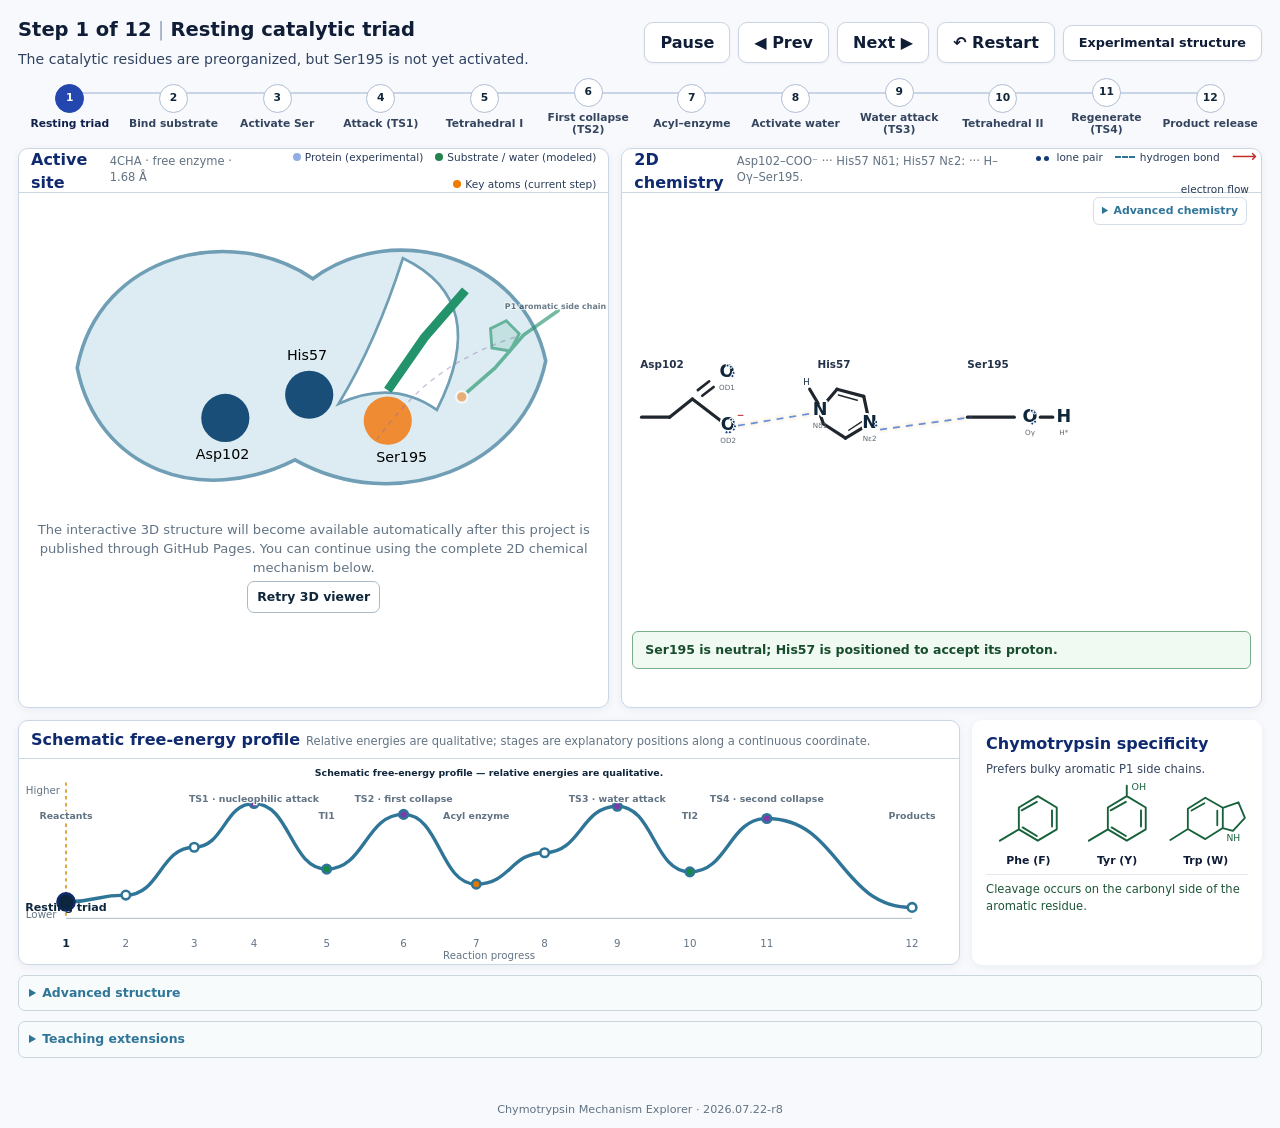
==== commit 31c1a6ae: "Improve scene framing and chemical clarity" ====
--- a/index.html
+++ b/index.html
@@ -6,7 +6,7 @@
   <meta name="description" content="Explore chymotrypsin structure and catalytic chemistry with experimental PDB coordinates.">
   <title>Chymotrypsin Catalytic Mechanism Explorer</title>
   <link rel="stylesheet" href="./assets/vendor/molstar/molstar.css">
-  <link rel="stylesheet" href="styles.css?v=20260721r7">
+  <link rel="stylesheet" href="styles.css?v=20260722r8">
 </head>
 <body class="app-shell">
   <header class="topbar">
@@ -78,7 +78,7 @@
             <button id="retryViewerBtn" class="button small" type="button" hidden>Retry 3D viewer</button>
             </div>
           </div>
-          <svg id="structureOverlay" class="structure-overlay" viewBox="0 0 620 400" aria-label="Explanatory substrate and product motion overlay">
+          <svg id="structureOverlay" class="structure-overlay" viewBox="-100 -70 820 540" aria-label="Explanatory substrate and product motion overlay">
             <path class="modeled-path" d="M590 96Q515 120 462 166Q430 195 398 238"/>
             <g class="modeled-substrate"><path d="M560 94L512 128L472 174L426 214"/><polygon points="506,126 488,108 466,119 468,146 493,150"/><circle cx="426" cy="214" r="8"/><text x="486" y="92">P1 aromatic side chain</text></g>
             <g class="modeled-water"><circle cx="510" cy="315" r="9"/><text x="525" y="321">H₂O</text></g>
@@ -249,6 +249,6 @@
   <script src="./assets/vendor/molstar/molstar.js"></script>
   <script src="structure-config.js"></script>
   <script src="mechanism-data.js"></script>
-  <script src="app.js?v=20260721r7"></script>
+  <script src="app.js?v=20260722r8"></script>
 </body>
 </html>
--- a/styles.css
+++ b/styles.css
@@ -117,3 +117,12 @@
 #chemistry-svg .canonical-mechanism .substrate-template,#chemistry-svg .canonical-mechanism .water-state{transition:opacity .35s ease}
 #chemistry-svg .canonical-mechanism .tetrahedral-bond{stroke-width:3}
 #chemistry-svg .canonical-mechanism .template-atom.tracked .atom-hit{fill:rgba(240,172,41,.18);stroke:#d08a10;stroke-width:2}
+
+/* r8 clarity pass */
+#chemistry-svg .canonical-mechanism .bond,#chemistry-svg .canonical-double-bond path{stroke-width:3.2}
+#chemistry-svg .canonical-double-bond path{stroke-width:2.65}
+#chemistry-svg .canonical-mechanism .atom-symbol{font-size:28px;stroke-width:6px}
+#chemistry-svg .canonical-mechanism .atom-id{font-size:11px}
+#chemistry-svg .canonical-mechanism .template-residue{font-size:16px}
+#chemistry-svg .canonical-mechanism .lone-pair circle{r:2.35px}
+.structure-overlay text{font-size:11px;stroke-width:3px}.structure-overlay .modeled-path{stroke-width:2}.modeled-substrate path,.modeled-product path{stroke-width:5}
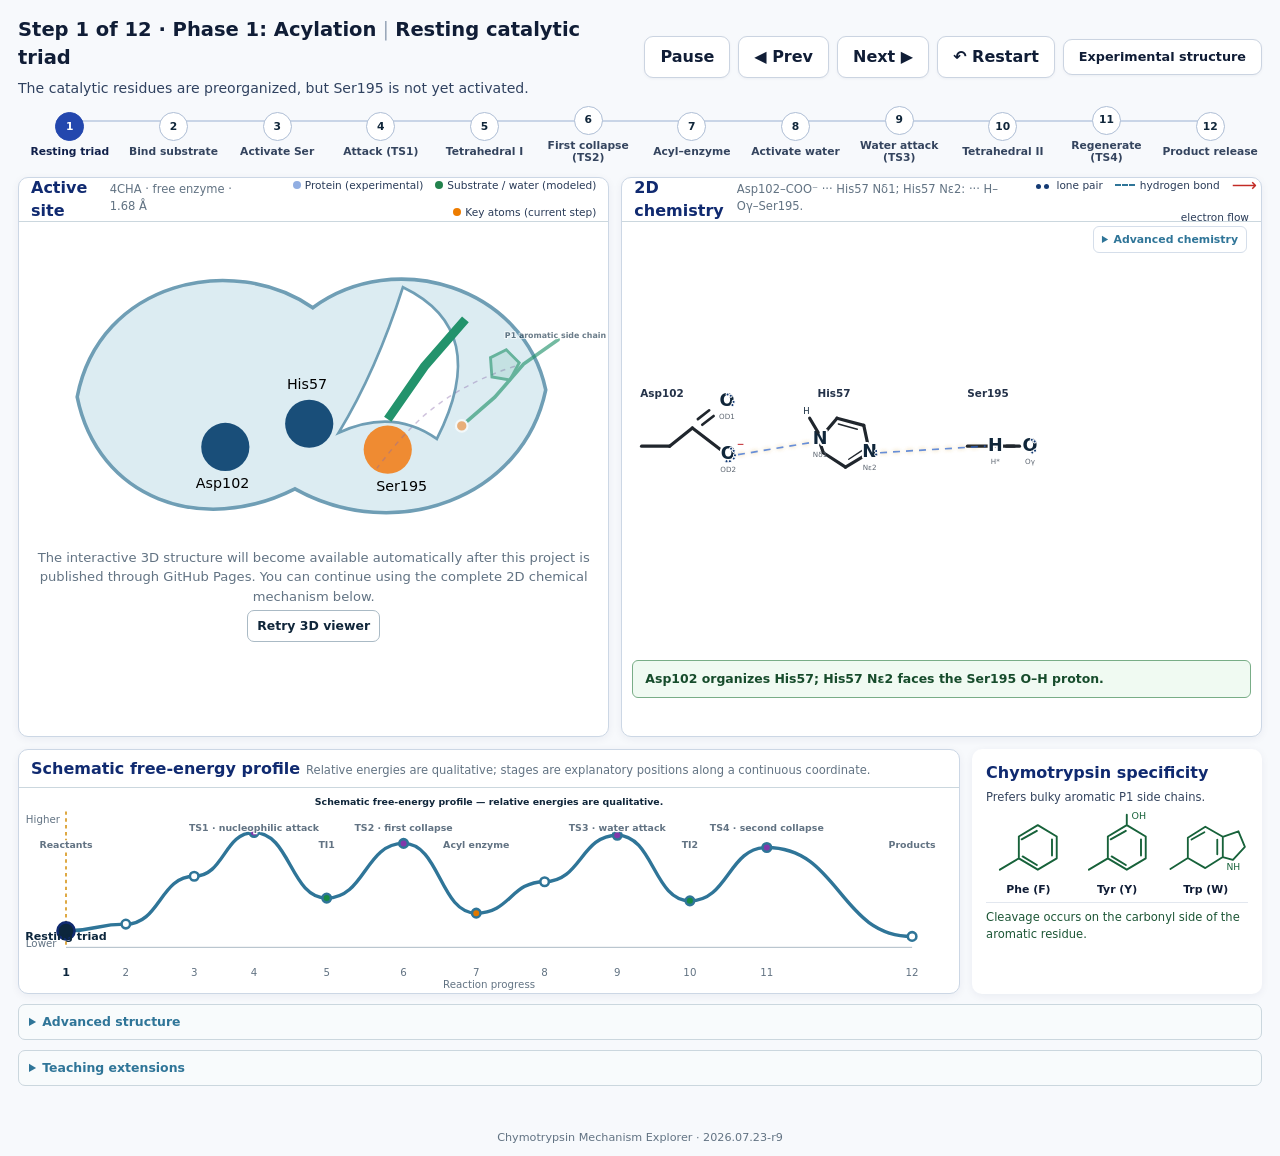
==== commit cec6546f: "Correct catalytic orientation and proton shuttle story" ====
--- a/index.html
+++ b/index.html
@@ -6,7 +6,7 @@
   <meta name="description" content="Explore chymotrypsin structure and catalytic chemistry with experimental PDB coordinates.">
   <title>Chymotrypsin Catalytic Mechanism Explorer</title>
   <link rel="stylesheet" href="./assets/vendor/molstar/molstar.css">
-  <link rel="stylesheet" href="styles.css?v=20260722r8">
+  <link rel="stylesheet" href="styles.css?v=20260723r9">
 </head>
 <body class="app-shell">
   <header class="topbar">
@@ -248,7 +248,7 @@
 
   <script src="./assets/vendor/molstar/molstar.js"></script>
   <script src="structure-config.js"></script>
-  <script src="mechanism-data.js"></script>
-  <script src="app.js?v=20260722r8"></script>
+  <script src="mechanism-data.js?v=20260723r9"></script>
+  <script src="app.js?v=20260723r9"></script>
 </body>
 </html>
--- a/styles.css
+++ b/styles.css
@@ -126,3 +126,20 @@
 #chemistry-svg .canonical-mechanism .template-residue{font-size:16px}
 #chemistry-svg .canonical-mechanism .lone-pair circle{r:2.35px}
 .structure-overlay text{font-size:11px;stroke-width:3px}.structure-overlay .modeled-path{stroke-width:2}.modeled-substrate path,.modeled-product path{stroke-width:5}
+
+/* r9 catalytic orientation and proton-shuttle story */
+#chemistry-svg .his-ser-contact{stroke:#2c69c9;stroke-dasharray:6 6}
+#chemistry-svg .proton-bond{stroke-width:2.8}
+#chemistry-svg .his-role text{font-size:12px;font-weight:700;letter-spacing:.025em;paint-order:stroke;stroke:#fff;stroke-width:4px}
+#chemistry-svg .his-role.base text:first-child{fill:#185f8b}
+#chemistry-svg .his-role.acid text:first-child{fill:#8b3f25}
+#chemistry-svg .his-role text:last-child{font-size:10px;font-weight:600;fill:#5d6671}
+#chemistry-svg.playing .proton-shuttle.ser-to-his{animation:ser-to-his .9s ease-in-out both}
+#chemistry-svg.playing .proton-shuttle.water-to-his{animation:water-to-his .9s ease-in-out both}
+#chemistry-svg.playing .proton-shuttle.his-to-leaving{animation:his-to-leaving 1.05s ease-in-out both}
+#chemistry-svg.playing .proton-shuttle.his-to-ser{animation:his-to-ser .9s ease-in-out both}
+@keyframes ser-to-his{from{transform:translate(145px,-10px)}to{transform:translate(0,0)}}
+@keyframes water-to-his{from{transform:translate(154px,122px)}to{transform:translate(0,0)}}
+@keyframes his-to-leaving{from{transform:translate(-392px,20px)}to{transform:translate(0,0)}}
+@keyframes his-to-ser{from{transform:translate(-145px,10px)}to{transform:translate(0,0)}}
+@media(prefers-reduced-motion:reduce){#chemistry-svg.playing .proton-shuttle{animation:none!important}}
